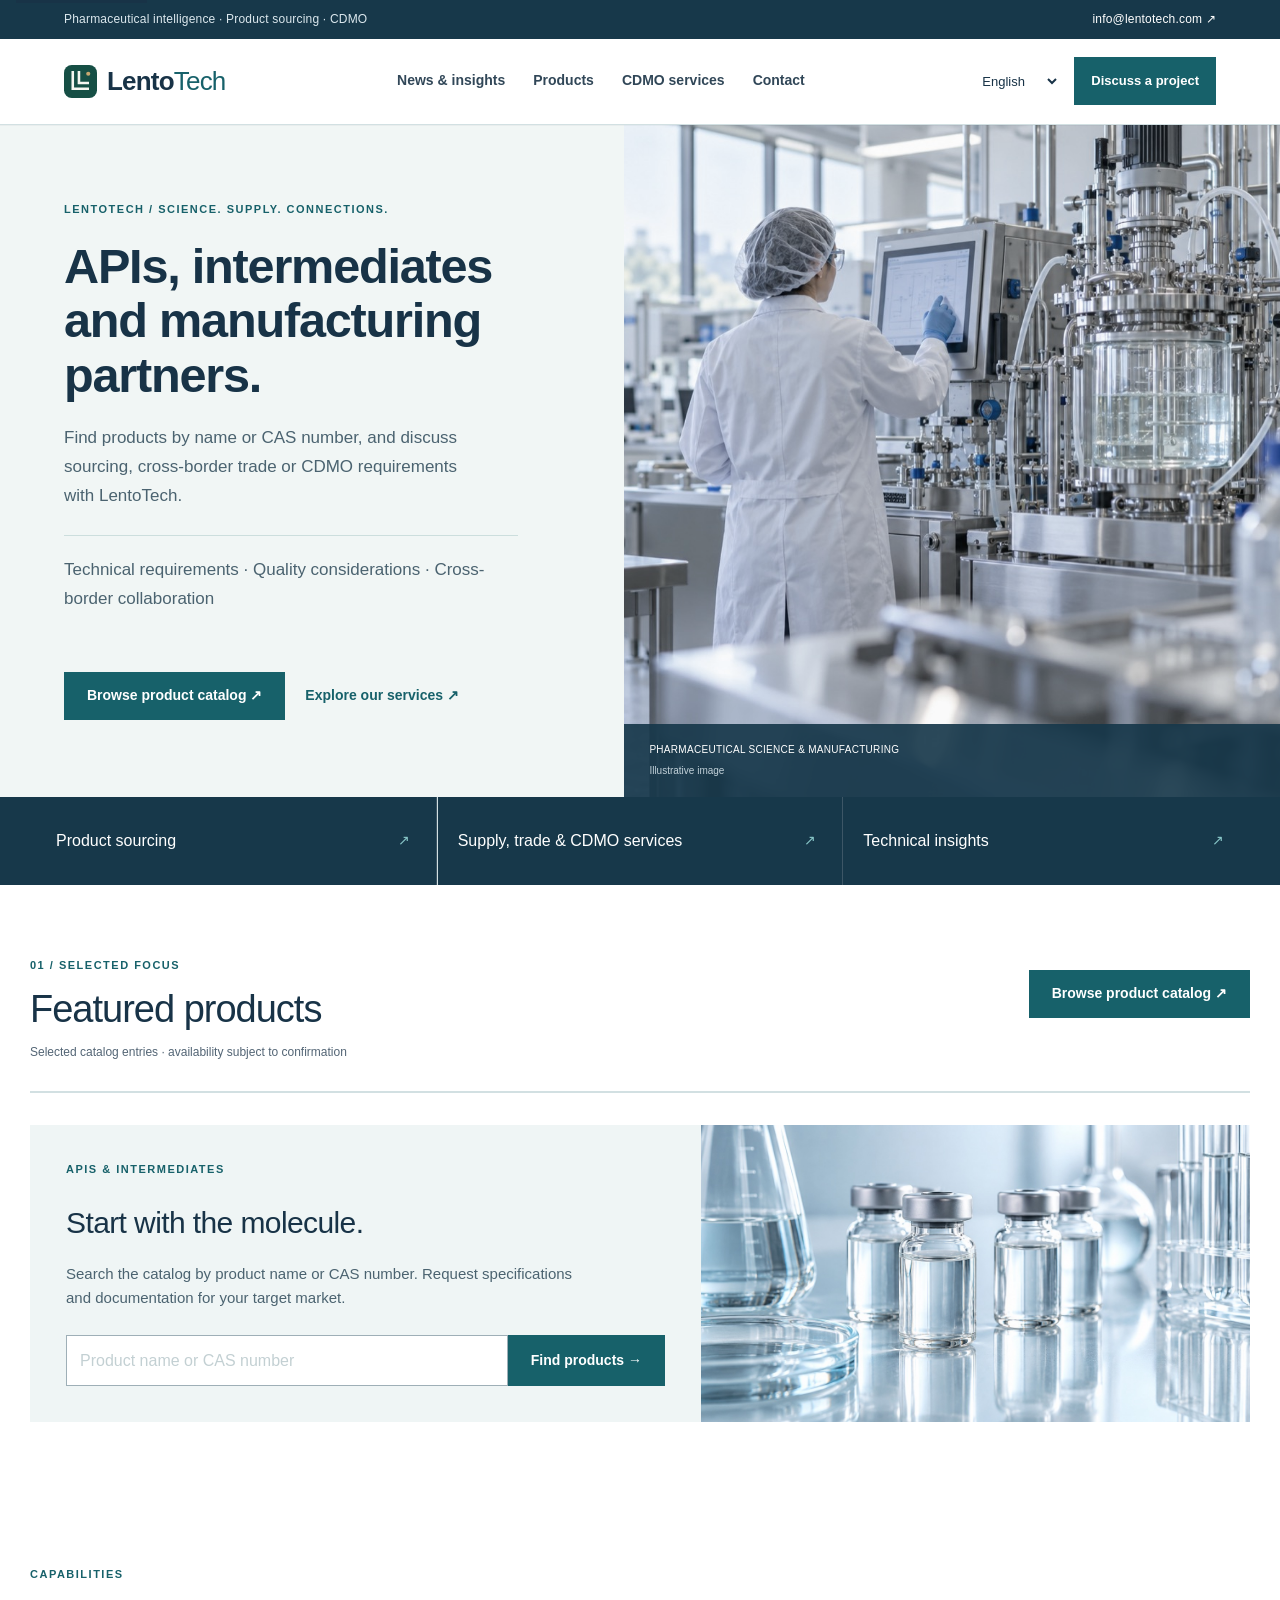
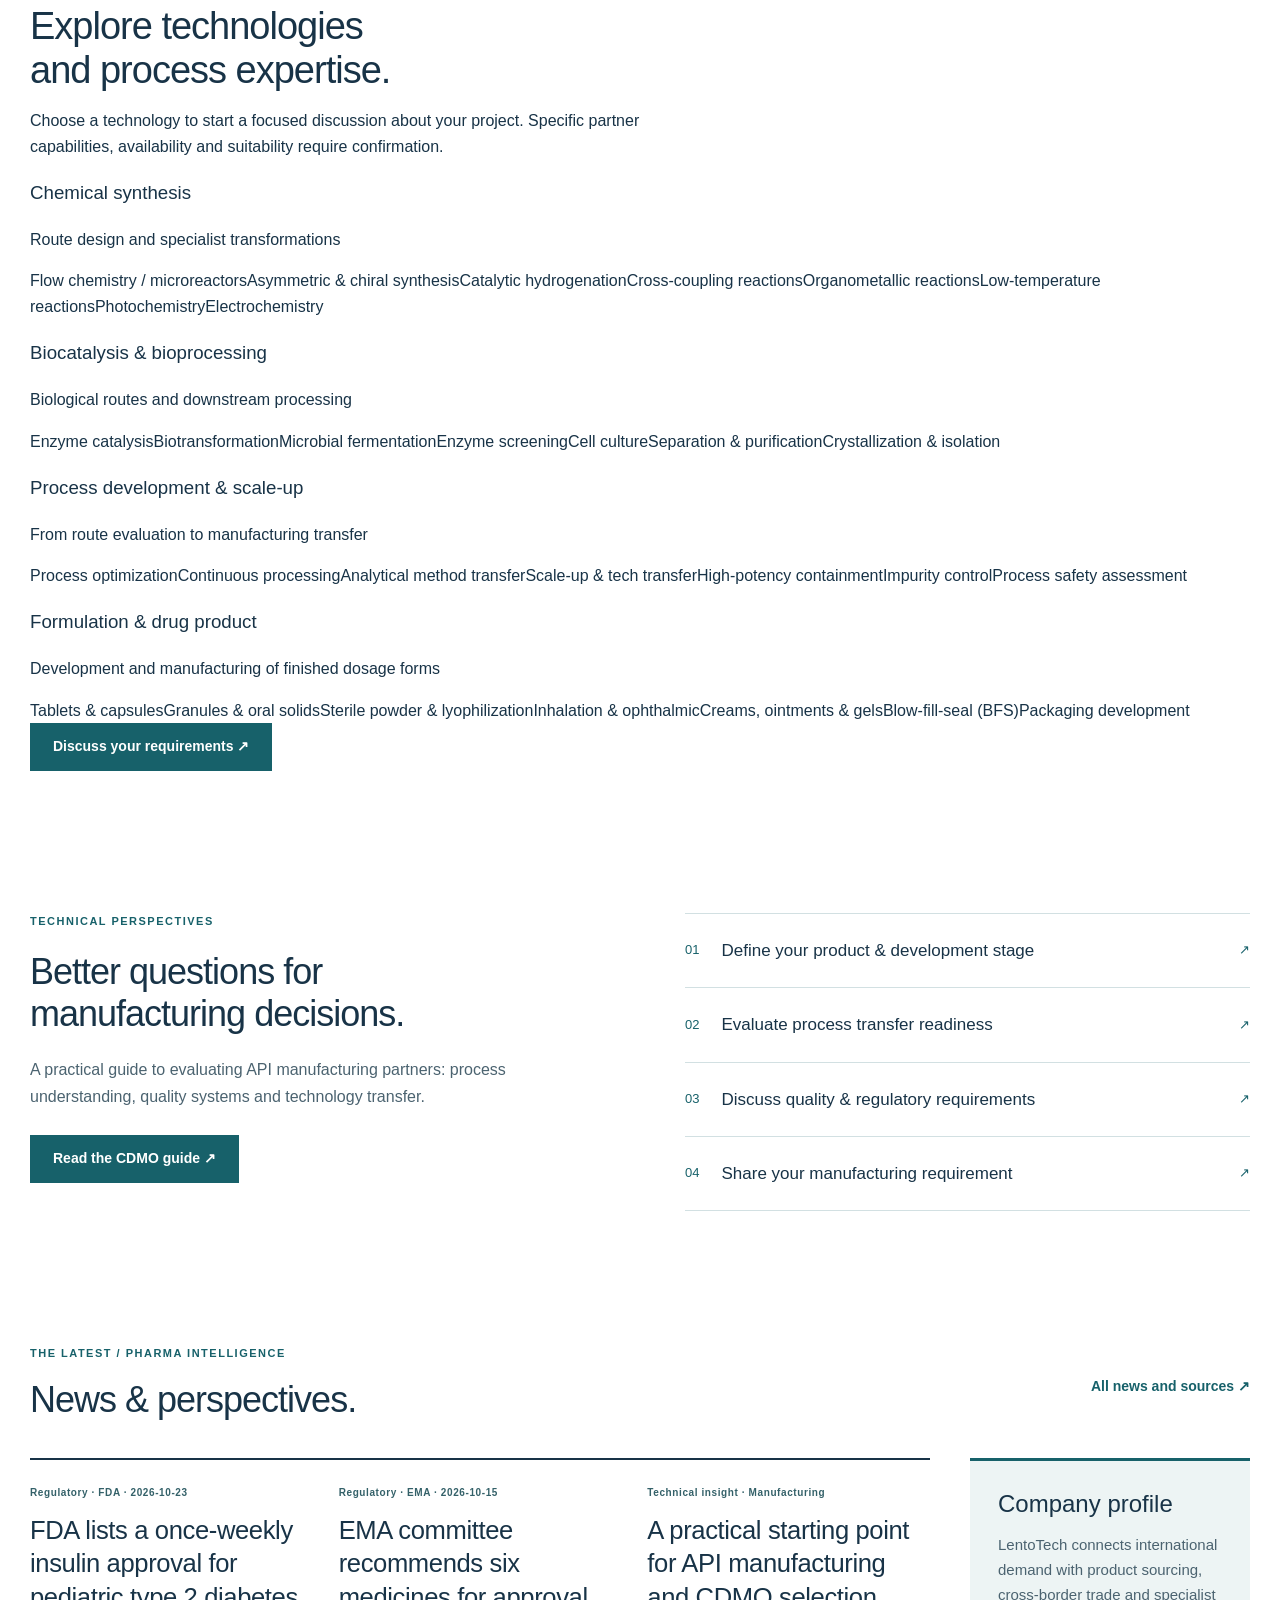
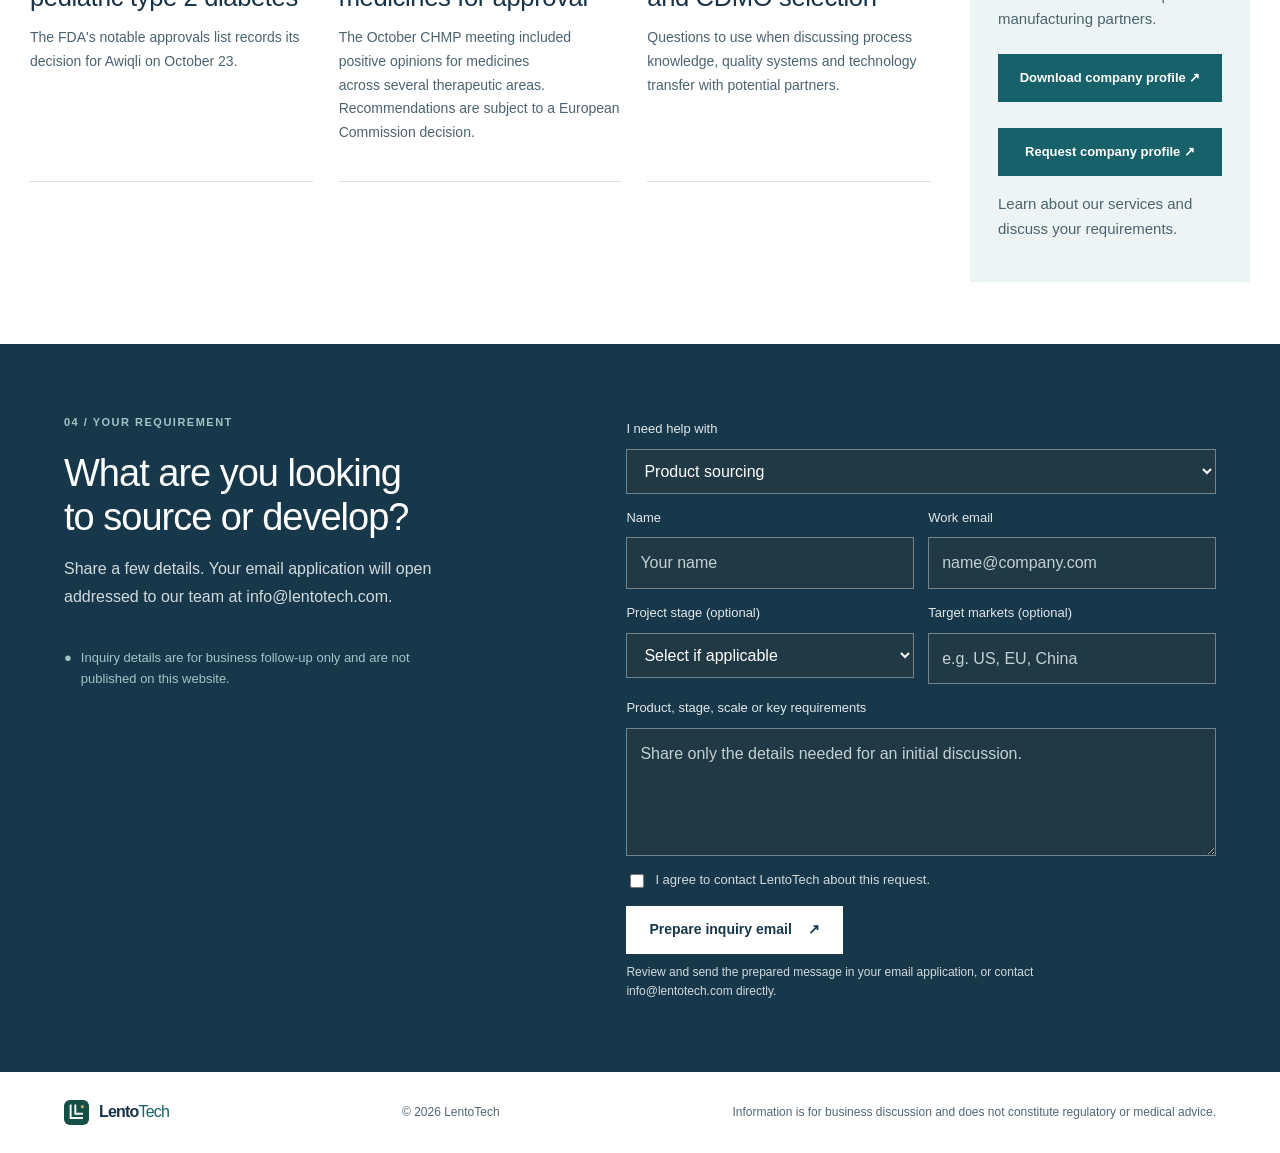
==== index.html @ 0e93b9a7 "Expand capability showcase and refresh featured products" ====
<!doctype html>
<html lang="en">
<head>
  <meta charset="utf-8">
  <meta name="viewport" content="width=device-width, initial-scale=1">
  <meta name="description" content="Explore API and intermediate sourcing, finished dosage form (FDF) services, HPAPI project discussions and CDMO partner matching.">
  <meta name="theme-color" content="#f5f7f4">
  <meta property="og:type" content="website">
  <meta property="og:title" content="LentoTech | Pharma News, Products & CDMO">
  <meta property="og:description" content="Connect global pharmaceutical demand with selected products and specialist manufacturing capabilities.">
  <meta property="og:url" content="https://www.lentotech.com/">
  <meta property="og:image" content="https://www.lentotech.com/lab-illustrative.jpg">
  <meta property="og:image:alt" content="Illustrative pharmaceutical laboratory">
  <meta name="twitter:card" content="summary_large_image">
  <title>API &amp; Intermediate Sourcing, FDF and CDMO Services | LentoTech</title>
  <link rel="canonical" href="https://www.lentotech.com/">
  <link rel="stylesheet" href="styles.css"><link rel="stylesheet" href="design.css">
  <script defer src="app.js"></script>
  <script defer src="content.js"></script>
  <script defer src="inquiry.js"></script>
  <script type="application/ld+json">{"@context":"https://schema.org","@type":"Organization","name":"LentoTech","url":"https://www.lentotech.com/","email":"info@lentotech.com","description":"Pharmaceutical intelligence, product sourcing and CDMO opportunity matching."}</script>
<link rel="icon" type="image/svg+xml" href="favicon.svg"></head>
<body><div class="utility-bar"><span>Pharmaceutical intelligence · Product sourcing · CDMO</span><a href="mailto:info@lentotech.com">info@lentotech.com ↗</a></div>
  <a class="skip-link" href="#main" data-i18n="skipToContent">Skip to content</a>
  <header class="site-header">
    <a class="brand" href="index.html" aria-label="LentoTech home"><span class="brand-mark">L</span><span>Lento<span class="brand-light">Tech</span></span></a>
    <nav aria-label="Primary navigation" data-i18n-aria="navPrimaryLabel"><a href="news.html" data-i18n="newsNav">News &amp; insights</a><a href="products.html" data-i18n="navProducts">Products</a><a href="services.html" data-i18n="navCapabilities">CDMO services</a><a href="contact.html">Contact</a></nav>
    <div class="header-actions"><label class="sr-only" for="language" data-i18n="languageLabel">Choose language</label><select id="language"><option value="en">English</option><option value="zh">简体中文</option><option value="ja">日本語</option><option value="es">Español</option><option value="pt">Português</option></select><a class="button button-small" href="#inquiry" data-i18n="navInquiry">Discuss a project</a></div>
  </header>
  <main id="main">
    <section class="editorial-hero" id="top">
      <div class="editorial-intro"><p class="eyebrow" data-i18n="editorialEyebrow">LENTOTECH / SCIENCE. SUPPLY. CONNECTIONS.</p><h1 data-i18n="editorialTitle">APIs, intermediates and manufacturing partners.</h1><p data-i18n="editorialLead">Find products by name or CAS number, and discuss sourcing, cross-border trade or CDMO requirements with LentoTech.</p><p class="hero-trust">Technical requirements · Quality considerations · Cross-border collaboration</p><div class="hero-actions"><a class="button" href="products.html" data-i18n="browseCatalog">Browse product catalog ↗</a><a class="text-link" href="services.html">Explore our services ↗</a></div></div>
      <figure class="editorial-image"><img src="lab-illustrative.jpg" alt="Illustrative pharmaceutical laboratory" width="1400" height="933" fetchpriority="high" decoding="async"><figcaption>PHARMACEUTICAL SCIENCE &amp; MANUFACTURING <span>Illustrative image</span></figcaption></figure>
    </section>

    <section class="audience-paths" aria-label="Explore LentoTech">
      <a href="#products"><span>01</span><strong data-i18n="typeProduct">Product sourcing</strong><b>↗</b></a>
      <a href="services.html"><span>02</span><strong>Supply, trade &amp; CDMO services</strong><b>↗</b></a>
      <a href="cdmo-guide.html"><span>03</span><strong data-i18n="insightsNav">Technical insights</strong><b>↗</b></a>
    </section>
    
    
    
        <section class="section products" id="products"><div class="section-heading"><div><p class="eyebrow">01 / <span data-i18n="productsEyebrow">SELECTED FOCUS</span></p><h2>Featured products</h2></div><a class="button catalog-link" href="products.html" data-i18n="browseCatalog">Browse product catalog ↗</a><span class="small-note" data-i18n="productsNote">Selected catalog entries · availability subject to confirmation</span></div><div class="product-spotlight" data-featured-products></div><div class="catalog-banner"><div><p class="eyebrow">APIS &amp; INTERMEDIATES</p><h3>Start with the molecule.</h3><p>Search the catalog by product name or CAS number. Request specifications and documentation for your target market.</p><form class="product-quick-search" action="products.html" method="get"><label class="sr-only" for="catalog-query">Product name or CAS number</label><input id="catalog-query" type="search" name="q" placeholder="Product name or CAS number"><button class="button" type="submit">Find products →</button></form></div><img src="vials-illustrative.jpg" width="1400" height="700" alt="Illustrative pharmaceutical vials" loading="lazy" decoding="async"></div></section>
    <section class="capability-showcase section" id="capabilities"><div class="capability-showcase-head"><div><p class="eyebrow">CAPABILITIES</p><h2>Explore technologies and process expertise.</h2></div><p>Choose a technology to start a focused discussion about your project. Specific partner capabilities, availability and suitability require confirmation.</p></div><div class="capability-groups"><article class="capability-group"><div class="capability-group-heading"><h3>Chemical synthesis</h3><p>Route design and specialist transformations</p></div><div class="capability-chips"><a class="capability-chip" href="contact.html?topic=Chemical%20synthesis&amp;focus=Flow%20chemistry%20%2F%20microreactors">Flow chemistry / microreactors</a><a class="capability-chip" href="contact.html?topic=Chemical%20synthesis&amp;focus=Asymmetric%20%26%20chiral%20synthesis">Asymmetric &amp; chiral synthesis</a><a class="capability-chip" href="contact.html?topic=Chemical%20synthesis&amp;focus=Catalytic%20hydrogenation">Catalytic hydrogenation</a><a class="capability-chip" href="contact.html?topic=Chemical%20synthesis&amp;focus=Cross-coupling%20reactions">Cross-coupling reactions</a><a class="capability-chip" href="contact.html?topic=Chemical%20synthesis&amp;focus=Organometallic%20reactions">Organometallic reactions</a><a class="capability-chip" href="contact.html?topic=Chemical%20synthesis&amp;focus=Low-temperature%20reactions">Low-temperature reactions</a><a class="capability-chip" href="contact.html?topic=Chemical%20synthesis&amp;focus=Photochemistry">Photochemistry</a><a class="capability-chip" href="contact.html?topic=Chemical%20synthesis&amp;focus=Electrochemistry">Electrochemistry</a></div></article><article class="capability-group"><div class="capability-group-heading"><h3>Biocatalysis &amp; bioprocessing</h3><p>Biological routes and downstream processing</p></div><div class="capability-chips"><a class="capability-chip" href="contact.html?topic=Bioprocessing&amp;focus=Enzyme%20catalysis">Enzyme catalysis</a><a class="capability-chip" href="contact.html?topic=Bioprocessing&amp;focus=Biotransformation">Biotransformation</a><a class="capability-chip" href="contact.html?topic=Bioprocessing&amp;focus=Microbial%20fermentation">Microbial fermentation</a><a class="capability-chip" href="contact.html?topic=Bioprocessing&amp;focus=Enzyme%20screening">Enzyme screening</a><a class="capability-chip" href="contact.html?topic=Bioprocessing&amp;focus=Cell%20culture">Cell culture</a><a class="capability-chip" href="contact.html?topic=Bioprocessing&amp;focus=Separation%20%26%20purification">Separation &amp; purification</a><a class="capability-chip" href="contact.html?topic=Bioprocessing&amp;focus=Crystallization%20%26%20isolation">Crystallization &amp; isolation</a></div></article><article class="capability-group"><div class="capability-group-heading"><h3>Process development &amp; scale-up</h3><p>From route evaluation to manufacturing transfer</p></div><div class="capability-chips"><a class="capability-chip" href="contact.html?topic=Scale-up&amp;focus=Process%20optimization">Process optimization</a><a class="capability-chip" href="contact.html?topic=Scale-up&amp;focus=Continuous%20processing">Continuous processing</a><a class="capability-chip" href="contact.html?topic=Scale-up&amp;focus=Analytical%20method%20transfer">Analytical method transfer</a><a class="capability-chip" href="contact.html?topic=Scale-up&amp;focus=Scale-up%20%26%20tech%20transfer">Scale-up &amp; tech transfer</a><a class="capability-chip" href="contact.html?topic=Scale-up&amp;focus=High-potency%20containment">High-potency containment</a><a class="capability-chip" href="contact.html?topic=Scale-up&amp;focus=Impurity%20control">Impurity control</a><a class="capability-chip" href="contact.html?topic=Scale-up&amp;focus=Process%20safety%20assessment">Process safety assessment</a></div></article><article class="capability-group"><div class="capability-group-heading"><h3>Formulation &amp; drug product</h3><p>Development and manufacturing of finished dosage forms</p></div><div class="capability-chips"><a class="capability-chip" href="contact.html?topic=Formulation&amp;focus=Tablets%20%26%20capsules">Tablets &amp; capsules</a><a class="capability-chip" href="contact.html?topic=Formulation&amp;focus=Granules%20%26%20oral%20solids">Granules &amp; oral solids</a><a class="capability-chip" href="contact.html?topic=Formulation&amp;focus=Sterile%20powder%20%26%20lyophilization">Sterile powder &amp; lyophilization</a><a class="capability-chip" href="contact.html?topic=Formulation&amp;focus=Inhalation%20%26%20ophthalmic">Inhalation &amp; ophthalmic</a><a class="capability-chip" href="contact.html?topic=Formulation&amp;focus=Creams%2C%20ointments%20%26%20gels">Creams, ointments &amp; gels</a><a class="capability-chip" href="contact.html?topic=Formulation&amp;focus=Blow-fill-seal%20%28BFS%29">Blow-fill-seal (BFS)</a><a class="capability-chip" href="contact.html?topic=Formulation&amp;focus=Packaging%20development">Packaging development</a></div></article></div><a class="button" href="contact.html">Discuss your requirements ↗</a></section>
    <div data-capability-modules></div>
    <section class="technical-feature"><div><p class="eyebrow">TECHNICAL PERSPECTIVES</p><h2>Better questions for manufacturing decisions.</h2><p>A practical guide to evaluating API manufacturing partners: process understanding, quality systems and technology transfer.</p><a class="button" href="cdmo-guide.html">Read the CDMO guide ↗</a></div><div class="guide-topics"><a href="cdmo-guide.html">01 <span>Define your product &amp; development stage</span>↗</a><a href="cdmo-guide.html">02 <span>Evaluate process transfer readiness</span>↗</a><a href="cdmo-guide.html">03 <span>Discuss quality &amp; regulatory requirements</span>↗</a><a href="#inquiry">04 <span>Share your manufacturing requirement</span>↗</a></div></section>
<section class="news-home" id="intelligence"><div class="news-heading"><div><p class="eyebrow" data-i18n="newsEyebrow">THE LATEST / PHARMA INTELLIGENCE</p><h2 data-i18n="newsHeading">News &amp; perspectives.</h2></div><a class="text-link" href="news.html" data-i18n="allNews">All news and sources ↗</a></div><div class="news-layout"><div class="news-list"></div><aside class="news-aside company-download"><h3>Company profile</h3><p data-managed-company>LentoTech connects international demand with product sourcing, cross-border trade and specialist manufacturing partners.</p><a class="button" data-managed-company-file hidden>Download company profile ↗</a><a class="button secondary-profile" data-company-profile-request href="contact.html?topic=Company%20profile">Request company profile ↗</a><p>Learn about our services and discuss your requirements.</p></aside></div></section>
    <section class="inquiry" id="inquiry"><div class="inquiry-copy"><p class="eyebrow">04 / <span data-i18n="inquiryEyebrow">YOUR REQUIREMENT</span></p><h2 data-i18n="inquiryTitle">What are you looking to source or develop?</h2><p data-i18n="inquiryText">Share a few details. Your email application will open addressed to our team at info@lentotech.com.</p><div class="private-note"><span>●</span><span data-i18n="privateNote">Inquiry details are for business follow-up only and are not published on this website.</span></div></div><form id="inquiry-form"><label for="inquiry-type" data-i18n="typeLabel">I need help with</label><select id="inquiry-type" name="type" required><option value="Product sourcing" data-i18n="typeProduct">Product sourcing</option><option value="CDMO project" data-i18n="typeCDMO">CDMO project</option><option value="Supplier search" data-i18n="typeSupplier">Supplier search</option><option value="Other" data-i18n="typeOther">Other</option></select><div class="form-row"><div><label for="name" data-i18n="nameLabel">Name</label><input id="name" name="name" required maxlength="120" autocomplete="name" placeholder="Your name" data-i18n-placeholder="namePlaceholder"></div><div><label for="email" data-i18n="emailLabel">Work email</label><input id="email" name="email" type="email" required maxlength="254" autocomplete="email" placeholder="name@company.com" data-i18n-placeholder="emailPlaceholder"></div></div><div class="form-row"><div><label for="project-stage">Project stage (optional)</label><select id="project-stage" name="stage"><option value="">Select if applicable</option><option>Preclinical</option><option>Clinical (Phase I–III)</option><option>Commercial</option><option>Other / not sure</option></select></div><div><label for="target-market">Target markets (optional)</label><input id="target-market" name="market" maxlength="120" placeholder="e.g. US, EU, China"></div></div><label for="requirement" data-i18n="detailsLabel">Product, stage, scale or key requirements</label><textarea id="requirement" name="requirement" rows="4" required maxlength="1200" placeholder="For example: scale, specifications, containment or timeline. Do not submit confidential material." data-i18n-placeholder="detailsPlaceholder"></textarea><label class="consent"><input type="checkbox" required><span data-i18n="consent">I agree to contact LentoTech about this request.</span></label><button class="button" type="submit"><span data-i18n="submitInquiry">Prepare inquiry email</span><span>↗</span></button><p class="form-note" id="form-note" role="status" data-i18n="formNote">Review and send the prepared message in your email application, or contact info@lentotech.com directly.</p></form></section>

  </main>
  <footer><a class="brand" href="#top"><span class="brand-mark">L</span><span>Lento<span class="brand-light">Tech</span></span></a><span>© <span id="year"></span> LentoTech</span><span data-i18n="footerNote">Information is for business discussion and does not constitute regulatory or medical advice.</span></footer>
</body>
</html>
---- styles.css ----
:root{--ink:#182b3a;--muted:#536575;--accent:#17636b;--accent-dark:#124d54;--accent-pale:#e5eff0;--paper:#fff;--soft:#f4f6f5;--line:#d7dfe1;--dark:#172c37;--white:#fff;--serif:Georgia,'Times New Roman',serif;--sans:Arial,Helvetica,sans-serif;--display:Arial,Helvetica,sans-serif}
*{box-sizing:border-box}html{scroll-behavior:smooth;scroll-padding-top:85px}body{margin:0;color:var(--ink);background:var(--paper);font-family:var(--sans);-webkit-font-smoothing:antialiased}a{color:inherit;text-decoration:none}button,input,select,textarea{font:inherit}.sr-only{position:absolute;width:1px;height:1px;padding:0;margin:-1px;overflow:hidden;clip:rect(0,0,0,0);white-space:nowrap;border:0}.skip-link{position:absolute;top:-48px;left:1rem;padding:.8rem;background:var(--ink);color:#fff;z-index:10}.skip-link:focus{top:1rem}
.site-header{min-height:78px;padding:0 max(5vw,calc((100vw - 1240px)/2));display:flex;align-items:center;justify-content:space-between;border-bottom:1px solid var(--line);background:#fff;position:sticky;top:0;z-index:5}.brand{display:inline-flex;align-items:center;gap:9px;font:700 20px var(--display);letter-spacing:-.7px;white-space:nowrap}.brand-mark{height:30px;width:30px;border-radius:2px;background:var(--accent);color:white;display:grid;place-items:center;font:700 18px var(--serif)}.brand-light{font-weight:400;color:var(--accent)}nav{display:flex;gap:clamp(16px,2.4vw,34px);margin:0 24px;font-size:13px;color:#314758}nav a:hover,.text-link:hover,.read-link:hover{color:var(--accent)}.header-actions{display:flex;align-items:center;gap:16px}#language{border:1px solid var(--line);background:#fff;color:var(--ink);font-size:12px;padding:10px;cursor:pointer}.button{display:inline-flex;align-items:center;justify-content:center;gap:16px;background:var(--accent);border:1px solid var(--accent);color:white;padding:14px 19px;font-weight:600;font-size:13px;transition:background .15s}.button:hover{background:var(--accent-dark)}.button-small{padding:11px 14px;font-size:12px}
.hero{max-width:1240px;margin:auto;padding:76px 30px 70px;min-height:530px;display:grid;grid-template-columns:1.05fr .95fr;gap:7vw;align-items:center}.eyebrow{font-size:10px;font-weight:700;letter-spacing:1.2px;color:var(--accent);margin:0 0 20px;text-transform:uppercase}.live-dot{width:6px;height:6px;display:inline-block;border-radius:50%;background:var(--accent);margin-right:7px}.hero h1{font:600 clamp(38px,4.5vw,60px)/1.1 var(--display);letter-spacing:-2.3px;max-width:650px;margin:0}.hero h1 em{font:500 1em/1.12 var(--serif);color:var(--accent);letter-spacing:-1.4px}.hero-lede{font-size:16px;line-height:1.7;color:var(--muted);max-width:520px;margin:22px 0 26px}.hero-actions{display:flex;gap:24px;align-items:center}.text-link,.read-link{font-size:12px;font-weight:600;color:var(--accent)}.trust-row{display:flex;gap:19px;margin-top:42px;color:#4a5e6c;font-size:10px;border-top:1px solid var(--line);padding-top:15px}.trust-row b{color:var(--ink);font-weight:600}.hero-visual{height:355px;width:100%;position:relative;margin:0;overflow:hidden;background:#edf1f0;color:#415765;font-size:12px;letter-spacing:.1px}.hero-visual:before{content:'';position:absolute;inset:18px;border:1px solid #c7d1d1;pointer-events:none}.hero-visual:after{content:'LENTOTECH';position:absolute;bottom:31px;left:32px;color:#7d8c91;font-size:9px;letter-spacing:1.5px;pointer-events:none}.media-placeholder{display:flex;flex-direction:column;align-items:center;justify-content:center;gap:10px;text-align:center}.media-icon{width:34px;height:34px;border:1px solid #82959a;display:grid;place-items:center;color:var(--accent);font-size:19px;z-index:1}.media-placeholder small{font-size:10px;z-index:1;color:#536575}.hero-visual>span:not(.media-icon),.hero-visual small{z-index:1}
.ticker{min-height:55px;background:var(--dark);color:white;padding:0 max(5vw,calc((100vw - 1240px)/2));display:flex;align-items:center;justify-content:space-between;gap:18px;font-size:12px;letter-spacing:.1px}.ticker span{font-size:9px;color:#c2d0d3;letter-spacing:1px}.ticker i{font-style:normal;color:#95b6b9}
.section{padding:82px 30px;max-width:1240px;margin:auto}.section-heading{display:flex;align-items:end;justify-content:space-between;gap:30px}.section h2,.inquiry h2{font:600 clamp(30px,3.4vw,43px)/1.16 var(--display);letter-spacing:-1.5px;margin:0;max-width:680px}.section-heading .eyebrow{margin-bottom:13px}.section-intro{max-width:650px;margin:16px 0 29px;color:var(--muted);line-height:1.7;font-size:14px}.insight-grid{display:grid;grid-template-columns:1.25fr 1fr 1fr;gap:26px}.insight-card{border-top:1px solid var(--line);padding-top:15px;min-width:0}.insight-card .media-placeholder{display:none}.article-meta{display:flex;gap:8px;font-size:9px;color:#536575;letter-spacing:.65px;margin:3px 0 12px}.article-meta span:first-child{color:var(--accent);font-weight:700}.insight-card h3{font:600 19px/1.35 var(--display);letter-spacing:-.25px;margin:0 0 8px}.feature-card h3{font-size:22px}.insight-card p,.product-grid p,.capability-list p{font-size:13px;line-height:1.65;color:var(--muted);margin:0 0 12px}.read-link{display:inline-block;margin:3px 0 2px}
.capabilities{max-width:none;background:var(--soft);display:grid;grid-template-columns:minmax(240px,.75fr) minmax(480px,1.25fr);gap:8vw;padding:80px max(30px,calc((100vw - 1180px)/2))}.capability-intro .eyebrow{margin-bottom:15px}.capability-intro h2{max-width:430px}.capability-intro>p:not(.eyebrow){max-width:390px;color:#536575;font-size:14px;line-height:1.7;margin:18px 0}.capability-list article{display:grid;grid-template-columns:36px 1fr 18px;gap:14px;padding:18px 0;border-top:1px solid #d3dddf}.capability-list article:last-child{border-bottom:1px solid #d3dddf}.capability-list article>span{font-size:10px;color:var(--accent);padding-top:3px}.capability-list h3{margin:0 0 5px;font:600 16px/1.35 var(--display)}.capability-list p{margin:0;max-width:580px}.capability-list article>b{font-size:14px;color:var(--accent);font-weight:400}.products{background:#fff}.small-note{font-size:11px;color:#536575}.product-grid{display:grid;grid-template-columns:repeat(3,1fr);gap:0;margin-top:35px;border-top:1px solid var(--line);border-bottom:1px solid var(--line)}.product-grid article{padding:20px 26px 23px 0;position:relative}.product-grid article+article{padding-left:26px;border-left:1px solid var(--line)}.product-index{font-size:10px;color:#536575;letter-spacing:.7px}.product-symbol{font:italic 38px var(--serif);color:var(--accent);margin:18px 0 8px;height:44px}.product-grid h3{font:600 17px/1.35 var(--display);margin:0 0 8px}.product-grid p{min-height:43px}.product-grid a{font-size:11px;color:var(--accent);font-weight:700}
.inquiry{background:var(--dark);color:white;padding:76px max(30px,calc((100vw - 1180px)/2));display:grid;grid-template-columns:.9fr 1.1fr;gap:8vw}.inquiry .eyebrow{color:#9fc5c7}.inquiry h2{font-size:38px}.inquiry-copy>p:not(.eyebrow){color:#d0dadd;line-height:1.7;font-size:14px;max-width:440px;margin:16px 0}.private-note{margin-top:38px;display:flex;align-items:flex-start;gap:9px;color:#d0dadd;font-size:11px;line-height:1.6;max-width:360px}.private-note span{color:#9fc5c7}form{display:flex;flex-direction:column;gap:9px}form label{font-size:11px;color:#e0e7e9;margin-top:5px}form input,form select,form textarea{width:100%;border:1px solid #73838a;background:#213944;color:white;padding:12px 13px;border-radius:0;font-size:13px;outline:none}form input:focus,form select:focus,form textarea:focus{border-color:#b6d7d8}form input::placeholder,form textarea::placeholder{color:#c3d0d3}form select option{background:#213944}.form-row{display:grid;grid-template-columns:1fr 1fr;gap:14px}.form-row>div{display:flex;flex-direction:column;gap:9px}.consent{display:flex;align-items:center;gap:8px!important;color:#d0dadd!important}.consent input{width:14px;height:14px;accent-color:var(--accent)}form .button{align-self:flex-start;margin-top:6px;background:#fff;border-color:#fff;color:var(--dark)}form .button:hover{background:#e6eff0}.form-note{font-size:10px;line-height:1.6;color:#d0dadd;max-width:440px;margin:0}.about-strip{display:flex;align-items:center;gap:22px;padding:28px max(30px,calc((100vw - 1180px)/2));background:var(--accent-pale)}.about-strip p{flex:1;max-width:680px;color:#314e59;font-size:13px;line-height:1.65}.about-strip>a{font-size:12px;color:var(--accent-dark);font-weight:600}footer{display:flex;align-items:center;justify-content:space-between;gap:18px;padding:24px max(30px,calc((100vw - 1180px)/2));color:#536575;font-size:10px}footer .brand{color:var(--ink);font-size:16px}footer .brand-mark{height:25px;width:25px;font-size:14px}footer .brand-light{color:var(--accent)}
@media(max-width:900px){.site-header{padding:0 4vw}.hero{padding:58px 5vw;gap:4vw}.hero-visual{height:310px}.section{padding:68px 5vw}.inquiry{padding:65px 5vw;gap:5vw}.capabilities{gap:5vw;padding:68px 5vw}.ticker{padding:0 4vw}.trust-row{gap:12px}.section h2{font-size:36px}}
@media(max-width:680px){.site-header{min-height:66px;padding:0 5vw}.site-header nav{display:none}.header-actions{gap:8px}.button-small{padding:9px 10px;font-size:10px}.brand{font-size:17px}.brand-mark{height:27px;width:27px}.hero{grid-template-columns:1fr;padding:48px 5vw 42px;gap:30px;min-height:0}.hero h1{font-size:42px;letter-spacing:-1.8px}.hero h1 em{letter-spacing:-1px}.hero-lede{font-size:14px}.hero-visual{height:235px}.trust-row{margin-top:28px;flex-wrap:wrap;font-size:9px}.ticker{height:auto;min-height:50px;gap:14px;overflow:auto;justify-content:flex-start;white-space:nowrap}.ticker span{display:none}.ticker b{font-size:11px}.section{padding:58px 5vw}.section-heading{align-items:flex-start;flex-direction:column;gap:14px}.section h2,.inquiry h2{font-size:33px;letter-spacing:-1px}.section-intro{margin:13px 0 24px;font-size:13px}.insight-grid{grid-template-columns:1fr;gap:20px}.insight-card{padding-top:13px}.insight-card h3,.feature-card h3{font-size:18px}.capabilities{grid-template-columns:1fr;gap:28px;padding:58px 5vw}.capability-list article{grid-template-columns:30px 1fr 16px;gap:9px;padding:15px 0}.capability-list h3{font-size:15px}.product-grid{grid-template-columns:1fr;margin-top:25px}.product-grid article,.product-grid article+article{padding:17px 0 19px;border-left:0}.product-grid article+article{border-top:1px solid var(--line)}.product-symbol{margin:10px 0 4px}.product-grid p{min-height:0}.inquiry{grid-template-columns:1fr;gap:25px;padding:58px 5vw}.inquiry h2{font-size:34px}.private-note{margin-top:23px}.form-row{grid-template-columns:1fr;gap:7px}.about-strip{padding:24px 5vw;align-items:flex-start;flex-wrap:wrap;gap:12px}.about-strip p{flex-basis:100%;order:2;margin:0}.about-strip>a{order:3;margin-left:39px}footer{padding:20px 5vw;flex-wrap:wrap;gap:12px}footer>span:last-child{flex-basis:100%;line-height:1.6}}
@media(prefers-reduced-motion:reduce){html{scroll-behavior:auto}*,*:before,*:after{transition:none!important}}

.audience-paths{max-width:1180px;margin:0 auto;padding:0 30px;display:grid;grid-template-columns:repeat(3,1fr);border-bottom:1px solid var(--line)}
.audience-paths a{min-height:72px;display:flex;align-items:center;gap:14px;border-top:1px solid var(--line);padding:12px 20px 12px 0}
.audience-paths a+a{border-left:1px solid var(--line);padding-left:20px}
.audience-paths span{font-size:10px;color:var(--accent);font-weight:700}
.audience-paths strong{font-size:14px;font-weight:600;flex:1}
.audience-paths b{color:var(--accent);font-size:14px;font-weight:400}
.audience-paths a:hover strong{color:var(--accent)}
@media(max-width:680px){.audience-paths{padding:0 5vw;grid-template-columns:1fr}.audience-paths a{min-height:52px;padding:10px 0}.audience-paths a+a{border-left:0;padding-left:0}.audience-paths strong{font-size:13px}}

.hero-visual img{display:block;width:100%;height:100%;object-fit:cover}.hero-visual:before,.hero-visual:after{display:none}.hero-visual figcaption{position:absolute;bottom:10px;right:10px;background:rgba(20,38,47,.82);color:#fff;padding:5px 8px;font-size:10px;line-height:1.3}

.section-photo{position:relative;margin:28px 0 0;height:250px;overflow:hidden;background:#edf1f0}.section-photo img{width:100%;height:100%;display:block;object-fit:cover}.section-photo figcaption{position:absolute;right:10px;bottom:10px;background:rgba(20,38,47,.82);color:#fff;padding:5px 8px;font-size:10px}.capability-photo{height:190px}

/* Editorial layout: readable information first, with clear product and service pathways. */
:root{--ink:#152d3a;--muted:#425b68;--accent:#14646b;--accent-dark:#0d454b;--line:#cfdbde;--soft:#edf3f3;--dark:#102c38}
.site-header{min-height:72px;box-shadow:0 1px 0 rgba(16,44,56,.04)}
nav{font-size:14px;font-weight:600}nav a{padding:12px 0}nav a:hover{box-shadow:inset 0 -2px var(--accent)}
.hero{min-height:0;max-width:1300px;padding:64px 30px 58px;grid-template-columns:1fr 1.05fr;gap:5vw}.hero h1{font-size:clamp(36px,3.6vw,52px);line-height:1.12;letter-spacing:-1.4px}.hero h1 em{font-family:var(--display);font-style:normal;font-weight:600;letter-spacing:inherit}.hero-lede{font-size:17px;line-height:1.65}.hero-visual{height:390px}.hero-visual img{object-position:center}.trust-row{font-size:11px;margin-top:32px}.button{min-height:45px}.text-link,.read-link,.product-grid a{font-size:13px}
.audience-paths{max-width:1240px;margin:0 auto;padding:0 30px;display:grid;grid-template-columns:repeat(3,1fr);border-bottom:1px solid var(--line)}.audience-paths a{display:flex;align-items:center;gap:14px;min-height:74px;padding:15px 20px;border-right:1px solid var(--line);font-size:14px}.audience-paths a:first-child{border-left:1px solid var(--line)}.audience-paths a span{font-size:11px;color:var(--accent)}.audience-paths a b{margin-left:auto;color:var(--accent)}.audience-paths a:hover{background:var(--soft)}
.section{max-width:1300px;padding:78px 30px}.section h2,.inquiry h2{font-size:clamp(29px,2.9vw,39px);letter-spacing:-.8px}.section-intro,.capability-intro>p:not(.eyebrow){font-size:16px;line-height:1.65}.section-photo{height:265px}.product-grid{margin-top:24px}.product-grid article{padding:25px 28px 28px 0}.product-grid article+article{padding-left:28px}.product-grid h3,.capability-list h3{font-size:18px}.product-grid p,.capability-list p,.insight-card p{font-size:15px;line-height:1.65}.product-symbol{font-size:30px;height:34px;margin:14px 0}.capabilities{max-width:none;padding:78px max(30px,calc((100vw - 1240px)/2));gap:7vw}.capability-list article{padding:22px 0}.capability-photo{height:210px}.insight-card h3{font-size:19px}.article-meta,.eyebrow{font-size:11px}.small-note{font-size:12px;line-height:1.5}.inquiry{padding:75px max(30px,calc((100vw - 1240px)/2))}.inquiry-copy>p:not(.eyebrow){font-size:16px}form label,.private-note{font-size:13px}form input,form select,form textarea{font-size:15px}.form-note{font-size:12px}.about-strip p{font-size:14px}footer{font-size:12px}
a:focus-visible,button:focus-visible,select:focus-visible,input:focus-visible,textarea:focus-visible{outline:3px solid #d6942c;outline-offset:3px}
@media(max-width:900px){.site-header{padding:0 4vw}.hero{padding:50px 5vw;gap:4vw}.hero-visual{height:320px}.section{padding:65px 5vw}.capabilities{padding:65px 5vw}.audience-paths{padding:0 5vw}}
@media(max-width:680px){.site-header{position:relative;flex-wrap:wrap;gap:10px;padding:14px 5vw}.site-header nav{display:flex;order:3;width:100%;margin:0;gap:22px;overflow-x:auto;white-space:nowrap;font-size:13px}.site-header nav a{padding:7px 0}.header-actions{margin-left:auto}.hero{grid-template-columns:1fr;padding:38px 5vw 42px;gap:24px}.hero h1{font-size:clamp(34px,9vw,44px);letter-spacing:-1px}.hero-lede{font-size:16px}.hero-visual{height:250px}.trust-row{font-size:11px}.audience-paths{grid-template-columns:1fr;padding:0 5vw}.audience-paths a,.audience-paths a:first-child{min-height:54px;border:0;border-bottom:1px solid var(--line);padding:12px 3px}.section{padding:58px 5vw}.section-photo{height:210px}.product-grid{grid-template-columns:1fr}.product-grid article,.product-grid article+article{padding:20px 0;border-left:0}.capabilities{grid-template-columns:1fr;padding:58px 5vw}.capability-photo{height:200px}.inquiry{grid-template-columns:1fr;padding:58px 5vw}.form-row{grid-template-columns:1fr}.insight-grid{grid-template-columns:1fr}}

/* Product and service pathways */
.product-grid{gap:18px;border:0}.product-grid article,.product-grid article+article{padding:24px;border:1px solid var(--line);background:#f8faf9}.product-grid article{display:flex;flex-direction:column}.product-grid article a{margin-top:auto;display:inline-flex;align-items:center;min-height:44px}.product-grid p{min-height:0}.hero-actions{flex-wrap:wrap}.header-actions{min-width:0}#language{min-height:44px}.button-small{min-height:44px}.section-photo img{object-position:center}.hero-visual img{object-position:center}
@media(max-width:680px){.product-grid{gap:12px}.product-grid article,.product-grid article+article{padding:20px;border:1px solid var(--line)}.site-header nav{scrollbar-width:thin}.header-actions{flex-wrap:wrap;justify-content:flex-end}.site-header nav a{min-height:44px;display:inline-flex;align-items:center}.ticker{white-space:normal;flex-wrap:wrap;padding:14px 5vw;gap:10px}.ticker i{display:none}.hero-actions .text-link{min-height:44px;display:inline-flex;align-items:center}}
@media(max-width:360px){.site-header .header-actions{width:100%;justify-content:space-between}.hero h1{font-size:32px}.section h2,.inquiry h2{font-size:29px}}
/* Product catalog */
.catalog-header{min-height:72px;padding:12px max(5vw,calc((100vw - 1240px)/2));display:flex;align-items:center;justify-content:space-between;gap:20px;border-bottom:1px solid var(--line);background:#fff}.catalog-main{max-width:1300px;padding:68px 30px 90px;margin:auto}.catalog-main h1{font-size:clamp(34px,4vw,50px);line-height:1.1;letter-spacing:-1.2px;max-width:800px;margin:0}.catalog-intro{font-size:17px;line-height:1.65;max-width:760px;color:var(--muted)}.catalog-notice{font-size:14px;line-height:1.6;color:var(--muted);background:var(--soft);padding:15px 18px;border-left:3px solid var(--accent)}.catalog-controls{display:grid;grid-template-columns:minmax(0,2fr) minmax(180px,1fr);gap:16px;margin-top:30px}.catalog-controls label{font-size:14px;font-weight:600;display:grid;gap:8px}.catalog-controls input,.catalog-controls select{width:100%;min-height:48px;padding:10px 12px;border:1px solid #9bacb1;background:#fff;color:var(--ink)}#product-count{font-size:14px;color:var(--muted);margin:22px 0}.catalog-grid{display:grid;grid-template-columns:repeat(3,minmax(0,1fr));gap:16px}.catalog-card{border:1px solid var(--line);padding:22px;display:flex;flex-direction:column;min-width:0;background:#fff;overflow-wrap:anywhere}.catalog-card[hidden]{display:none}.card-head{display:flex;justify-content:space-between;gap:12px}.kind{color:var(--accent);font-size:12px;font-weight:700;letter-spacing:.05em;text-transform:uppercase}.anchor{color:var(--muted);font-size:14px}.catalog-card h2{font-size:19px;line-height:1.35;margin:14px 0 8px}.other-name{font-size:14px;color:var(--muted);margin:0 0 12px}.cas{font-size:14px;margin:0 0 16px}.cas strong{display:block;font-size:11px;letter-spacing:.08em;color:var(--muted);margin-bottom:4px}.catalog-card details{border-top:1px solid var(--line);font-size:14px;line-height:1.6}.catalog-card summary{padding:14px 0;cursor:pointer;color:var(--accent);font-weight:600}.catalog-card details a,#no-results a{color:var(--accent);text-decoration:underline}.inquire{border-top:1px solid var(--line);padding:16px 0 0;margin-top:auto;min-height:46px;font-size:14px;color:var(--accent);font-weight:700;display:flex;justify-content:space-between}.catalog-link{white-space:nowrap}.catalog-header nav{margin-left:auto}#no-results{padding:24px;background:var(--soft)}
@media(max-width:900px){.catalog-grid{grid-template-columns:repeat(2,minmax(0,1fr))}.catalog-main{padding:54px 5vw 70px}}
@media(max-width:680px){.catalog-header{flex-wrap:wrap;padding:14px 5vw}.catalog-header nav{order:3;width:100%;margin:0;gap:18px;overflow:auto;white-space:nowrap}.catalog-header nav a{min-height:44px;display:flex;align-items:center}.catalog-controls,.catalog-grid{grid-template-columns:1fr}.catalog-card{padding:20px}.catalog-main h1{font-size:34px}.catalog-intro{font-size:16px}.catalog-link{white-space:normal}}
/* Editorial home and technical content */
.editorial-hero{max-width:1300px;margin:auto;padding:68px 30px;display:grid;grid-template-columns:1.12fr .88fr;gap:7vw;align-items:center}.editorial-intro h1,.editorial-page h1{font-size:clamp(38px,4vw,57px);line-height:1.08;letter-spacing:-1.7px;margin:0;max-width:800px}.editorial-intro>p:not(.eyebrow){font-size:17px;line-height:1.65;max-width:600px;color:var(--muted);margin:22px 0 28px}.hero-brief{padding:35px;background:#e8f2f1;border-top:4px solid var(--accent)}.hero-brief h2{font-size:clamp(23px,2.4vw,32px);line-height:1.25;margin:0 0 16px}.hero-brief p:not(.eyebrow){color:var(--muted);font-size:15px;line-height:1.65}.hero-meta,.story-meta{font-size:11px;color:#346169;letter-spacing:.08em;font-weight:700;line-height:1.5}.hero-meta{border-top:1px solid #bdcecf;padding-top:17px;margin-top:24px}.news-home{max-width:1300px;margin:auto;padding:78px 30px}.news-heading{display:flex;justify-content:space-between;align-items:end;gap:24px;margin-bottom:28px}.news-heading h2{font-size:clamp(30px,3vw,40px);margin:0;letter-spacing:-1px}.news-layout,.article-layout{display:grid;grid-template-columns:minmax(0,2fr) minmax(250px,.8fr);gap:50px;align-items:start}.news-list article{padding:23px 0;border-top:1px solid var(--line)}.news-list article:last-child{border-bottom:1px solid var(--line)}.news-list h3,.news-list h2{font-size:22px;line-height:1.3;letter-spacing:-.3px;margin:9px 0}.news-list p,.news-aside p:not(.eyebrow){font-size:15px;line-height:1.65;color:var(--muted);margin:0 0 12px}.story-link{font-size:14px;font-weight:700;color:var(--accent);display:inline-block;padding:6px 0}.news-list h3 a:hover,.news-list h2 a:hover{color:var(--accent)}.news-aside{background:var(--soft);padding:28px;border-top:3px solid var(--accent)}.news-aside h2,.news-aside h3{font-size:23px;line-height:1.3;margin:0 0 14px}.news-aside .button{margin:10px 0 16px}.news-aside .text-link{display:block;line-height:1.5}.editorial-page{max-width:1300px;margin:auto;padding:70px 30px 90px}.page-lead{font-size:18px;line-height:1.7;max-width:760px;color:var(--muted);margin:22px 0 35px}.article-body h2{font-size:24px;margin:36px 0 12px;line-height:1.3}.article-body p,.article-body li{font-size:16px;line-height:1.75;color:#344d59}.article-body a{color:var(--accent);text-decoration:underline}.article-note{border-left:3px solid var(--accent);padding:14px 18px;background:var(--soft)}
@media(max-width:900px){.editorial-hero,.news-home,.editorial-page{padding-left:5vw;padding-right:5vw}.news-layout,.article-layout{gap:28px}.editorial-hero{gap:4vw}}
@media(max-width:680px){.editorial-hero{grid-template-columns:1fr;padding:44px 5vw 35px;gap:25px}.editorial-intro h1,.editorial-page h1{font-size:36px;letter-spacing:-1px}.hero-brief{padding:24px}.news-home,.editorial-page{padding:55px 5vw}.news-heading{align-items:flex-start;flex-direction:column}.news-layout,.article-layout{grid-template-columns:1fr;gap:28px}.news-list h2,.news-list h3{font-size:20px}.news-aside{padding:24px}.site-header nav{gap:18px}.page-lead{font-size:16px}}
.product-spotlight{display:grid;grid-template-columns:repeat(3,minmax(0,1fr));gap:12px;margin-top:26px}.product-spotlight a{display:flex;flex-direction:column;gap:8px;padding:18px;border:1px solid var(--line);min-width:0;overflow-wrap:anywhere}.product-spotlight a:hover{background:var(--soft)}.product-spotlight strong{font-size:16px}.product-spotlight span{font-size:13px;color:var(--muted)}.catalog-card h2 a:hover{color:var(--accent)}@media(max-width:680px){.product-spotlight{grid-template-columns:1fr}}
---- design.css ----
/* LentoTech editorial system: shared across static pages, no dependencies. */
:root{--ink:#132c40;--muted:#536573;--accent:#006c72;--accent-dark:#004f55;--soft:#f1f5f5;--line:#dbe3e6;--dark:#102e42}

body{font-family:Arial,Helvetica,sans-serif;font-size:16px;line-height:1.5}
html{scroll-behavior:auto}
img{max-width:100%}
a,button,input,select,textarea{touch-action:manipulation}
a:hover{text-decoration:none}
h1,h2,h3{font-weight:500}
p{text-wrap:pretty}
.utility-bar{background:var(--dark);color:#dce8ee;display:flex;justify-content:space-between;gap:20px;padding:10px max(5vw,calc((100vw - 1280px)/2));font-size:12px;letter-spacing:.2px}
.utility-bar a{color:white}
.site-header,.catalog-header{position:relative;min-height:94px;padding:18px max(5vw,calc((100vw - 1280px)/2));gap:28px;border-bottom:1px solid var(--line)}
.brand{font-size:26px;letter-spacing:-.8px;gap:10px}
.brand-mark{width:33px;height:37px;background:var(--accent);font-family:Arial,sans-serif;font-size:24px;border-radius:0}
.site-header nav,.catalog-header nav{font-size:15px;gap:28px;margin:0 auto}
.site-header nav a,.catalog-header nav a{padding:12px 0;white-space:nowrap;border-bottom:2px solid transparent}
.site-header nav a:hover,.catalog-header nav a:hover,nav a[aria-current]{border-color:var(--accent);color:var(--accent)}
.header-actions{gap:14px}
.button{min-height:48px;padding:13px 22px;font-size:14px;line-height:1.4;font-weight:600;border-radius:0;box-shadow:none}
.button-small{font-size:13px;padding:12px 16px}
#language{font-size:13px;border:0;padding:10px 2px;max-width:100px}
.text-link{font-size:14px;line-height:1.5;display:inline-flex;align-items:center;min-height:44px}
.eyebrow{font-size:11px;letter-spacing:1.5px;line-height:1.6;margin-bottom:20px}
.editorial-hero{max-width:1440px;padding:0;margin:0 auto;grid-template-columns:1fr 1fr;gap:0;align-items:stretch;background:#f0f4f4}
.editorial-intro{padding:58px clamp(28px,5vw,80px) 64px}
.editorial-intro h1{font-size:clamp(36px,3.7vw,54px);line-height:1.09;font-weight:500;letter-spacing:-1.9px;max-width:580px}
.editorial-intro>p:not(.eyebrow){font-size:17px;line-height:1.7;margin:24px 0 30px}
.hero-actions{gap:20px}
.editorial-image{margin:0;position:relative;min-height:420px;overflow:hidden;background:#dbe8ea}
.editorial-image img{width:100%;height:100%;position:absolute;object-fit:cover;object-position:57% center}
.editorial-image figcaption{position:absolute;bottom:0;left:0;right:0;padding:18px 25px;background:#102e42e8;color:#fff;font-size:10px;letter-spacing:1.4px}
.editorial-image figcaption span{display:block;color:#c2d1d9;letter-spacing:0;margin-top:5px}
.news-home{max-width:1340px;padding:64px 30px 62px}
.news-heading{margin-bottom:30px;align-items:center}
.news-heading .eyebrow{margin-bottom:8px}
.news-heading h2{font-weight:500;font-size:36px;letter-spacing:-1px}
.news-home .news-layout{grid-template-columns:minmax(0,1fr) 280px;gap:40px}
.news-home .news-list{display:grid;grid-template-columns:repeat(3,minmax(0,1fr));gap:26px;border-top:2px solid var(--ink)}
.news-home .news-list article{border:0;border-bottom:1px solid var(--line);padding:24px 0;display:flex;flex-direction:column}
.news-home .news-list article+article{padding-left:0}
.news-home .news-list h3{font-size:21px;line-height:1.35;font-weight:500;margin:15px 0}
.news-home .news-list p{font-size:14px;line-height:1.7}
.news-home .story-link{margin-top:auto}
.story-meta{font-size:10px;line-height:1.8;letter-spacing:.6px}
.news-aside{border-top:3px solid var(--accent);padding:28px;background:#edf4f4}
.news-aside h3,.news-aside h2{font-weight:500;font-size:24px;line-height:1.25}
.news-aside .eyebrow{font-size:10px}
.news-aside .button{width:100%;font-size:13px;padding:12px}
.news-aside .text-link{font-size:13px}
.audience-paths{max-width:none;padding:0 max(5vw,calc((100vw - 1280px)/2));background:var(--dark);border:0;color:#fff;grid-template-columns:repeat(3,minmax(0,1fr))}
.audience-paths a,.audience-paths a:first-child{border:0;border-right:1px solid #3d5666;padding:22px 26px;min-height:88px}
.audience-paths a:last-child{border:0}
.audience-paths a:hover{background:#214557}
.audience-paths a span,.audience-paths a b{color:#88c6c8}
.audience-paths strong{font-size:16px;font-weight:400}
.section{max-width:1340px;padding:72px 30px}
.section h2,.inquiry h2{font-weight:500;letter-spacing:-1px;font-size:38px}
.section-heading{align-items:center;flex-wrap:wrap;gap:16px}
.section-heading .small-note{width:100%;margin-top:-4px}
.product-spotlight{gap:0;margin-top:30px;border-top:1px solid var(--line);border-bottom:1px solid var(--line)}
.product-spotlight a{padding:24px;border:0;border-right:1px solid var(--line)}
.product-spotlight a:first-child{padding-left:0}
.product-spotlight a:last-child{border:0}
.product-spotlight strong{font-size:20px;font-weight:500}
.product-spotlight span{font-size:14px}
.catalog-banner{display:grid;grid-template-columns:1.1fr .9fr;background:var(--soft);margin-top:32px}
.catalog-banner>div{padding:36px}
.catalog-banner h3{font-size:30px;margin:0 0 12px;letter-spacing:-.6px}
.catalog-banner p:not(.eyebrow){color:var(--muted);font-size:15px;max-width:530px}
.catalog-banner>img{width:100%;height:100%;max-height:330px;object-fit:cover}
.product-quick-search{display:flex;flex-direction:row;gap:0;margin-top:25px}
.product-quick-search input{min-width:0;background:#fff;color:var(--ink);border:1px solid #9eafb7;font-size:16px}
.product-quick-search .button{background:var(--accent);color:white;border-color:var(--accent);margin:0;white-space:nowrap;align-self:stretch}
.capabilities{max-width:none;background:#f4f7f8;padding:70px max(5vw,calc((100vw - 1280px)/2));grid-template-columns:1fr 1.2fr;gap:70px}
.capability-intro h2{max-width:480px}
.capability-photo{height:240px;margin-top:26px}
.capability-list h3{font-size:21px;font-weight:500}
.capability-list article{padding:24px 0}
.capability-list p{font-size:15px;line-height:1.7}
.technical-feature{max-width:1340px;margin:auto;padding:70px 30px;display:grid;grid-template-columns:1fr 1fr;gap:90px}
.technical-feature h2{font-size:36px;line-height:1.18;letter-spacing:-1px;margin:0 0 20px}
.technical-feature p:not(.eyebrow){color:var(--muted);font-size:16px;line-height:1.7;margin-bottom:25px}
.guide-topics{align-self:center}
.guide-topics a{display:flex;gap:22px;align-items:center;border-top:1px solid var(--line);padding:23px 0;color:var(--accent);font-size:13px}
.guide-topics a:last-child{border-bottom:1px solid var(--line)}
.guide-topics span{font-size:17px;color:var(--ink);flex:1}
.inquiry{padding:70px max(5vw,calc((100vw - 1280px)/2));gap:80px}
.inquiry input,.inquiry select,.inquiry textarea{font-size:16px}
.about-strip{background:#edf3f3}
.about-strip,.site-header,footer{overflow-wrap:anywhere}
footer{padding:28px 5vw;line-height:1.6}
.editorial-page,.catalog-main{max-width:1340px;padding:65px 30px 85px}
.editorial-page h1,.catalog-main h1{font-weight:500;font-size:clamp(34px,4vw,54px);line-height:1.12}
.newsroom>.eyebrow{margin-bottom:15px}
.newsroom>.page-lead{margin:20px 0 35px;max-width:740px}
.news-section-label{display:flex;justify-content:space-between;gap:20px;border-top:2px solid var(--ink);padding:18px 0;font-size:12px;letter-spacing:.6px}
.news-section-label a{color:var(--accent)}
.newsroom .news-list article{padding:28px 0}
.newsroom .news-list h2{font-size:28px;font-weight:500;line-height:1.3;max-width:800px}
.newsroom .news-list p{max-width:750px;font-size:16px}
.article-body{max-width:820px}
.article-body h2{font-weight:500;font-size:27px}
.article-body p{line-height:1.85}
.catalog-notice{background:none;border-left:0;padding:0;font-size:13px;max-width:850px}
.catalog-controls{padding:26px;background:var(--soft);border-top:2px solid var(--accent)}
.catalog-controls input,.catalog-controls select{font-size:16px}
.catalog-grid{gap:22px}
.catalog-card{padding:26px;border-color:var(--line)}
.catalog-card h2{font-size:22px;font-weight:500}
.catalog-card .cas{background:var(--soft);padding:12px 14px}
.catalog-card summary{min-height:48px}
.catalog-card:hover{border-color:#91adb5}
.catalog-card .inquire{margin-top:auto}
.catalog-header nav{display:flex}
.catalog-header nav a{font-size:15px}

@media(min-width:1600px){.editorial-hero{max-width:none;padding:0 calc((100vw - 1440px)/2)}
}

@media(max-width:1100px){.site-header,.catalog-header{flex-wrap:wrap;gap:12px;padding:18px 5vw}
.site-header nav,.catalog-header nav{order:3;width:100%;justify-content:space-between;gap:15px;border-top:1px solid var(--line);padding-top:6px}
.header-actions,.catalog-header>.button{margin-left:auto}
.editorial-intro{padding:45px 5vw}
.news-home .news-layout{grid-template-columns:1fr}
.news-home .news-aside{display:none}
.capabilities{gap:40px}
.technical-feature{gap:40px}
}

@media(max-width:760px){.utility-bar{padding:9px 5vw;font-size:10px}
.utility-bar>span{max-width:210px}
.utility-bar a{align-self:center}
.editorial-hero{grid-template-columns:1fr}
.editorial-intro{padding:38px 5vw}
.editorial-intro h1{font-size:42px;max-width:560px}
.editorial-image{min-height:240px;height:240px}
.editorial-image img{object-position:center 45%}
.news-home,.section,.editorial-page,.catalog-main,.technical-feature{padding:45px 5vw}
.news-home .news-list{grid-template-columns:1fr;gap:0}
.news-home .news-list article{padding:22px 0}
.news-home .news-list h3{font-size:23px;margin:10px 0}
.news-home .news-list p{font-size:16px}
.news-heading{align-items:start;gap:8px}
.news-heading h2{font-size:32px}
.news-heading .text-link{min-height:36px}
.audience-paths{grid-template-columns:1fr;padding:0 5vw}
.audience-paths a,.audience-paths a:first-child{border:0;border-bottom:1px solid #3d5666;min-height:64px;padding:16px 0}
.product-spotlight{grid-template-columns:1fr}
.product-spotlight a,.product-spotlight a:first-child{padding:20px 0;border:0;border-bottom:1px solid var(--line)}
.catalog-banner{grid-template-columns:1fr}
.catalog-banner>div{padding:25px}
.catalog-banner>img{height:180px}
.capabilities,.technical-feature,.inquiry{grid-template-columns:1fr;gap:30px}
.capabilities,.inquiry{padding:45px 5vw}
.section h2,.inquiry h2,.technical-feature h2{font-size:33px}
.news-layout,.article-layout{grid-template-columns:1fr}
.news-section-label{flex-wrap:wrap;gap:8px}
.newsroom .news-list h2{font-size:24px}
.catalog-grid{grid-template-columns:1fr}
.catalog-controls{padding:20px;grid-template-columns:1fr}
.form-row{grid-template-columns:1fr}
.about-strip{flex-wrap:wrap}
.about-strip p{min-width:75%}
footer{flex-wrap:wrap;gap:18px}
footer>span:last-child{width:100%}
.site-header nav,.catalog-header nav{display:flex;flex-wrap:wrap;overflow:visible;gap:0;justify-content:space-between}
.site-header nav a,.catalog-header nav a{font-size:13px;min-height:44px}
.header-actions .button-small{display:none}
.brand{font-size:24px}
.catalog-header>.button{font-size:12px;padding:10px}
.editorial-page h1{overflow-wrap:anywhere}
}

@media(max-width:380px){.utility-bar>span{max-width:160px}
.utility-bar a{font-size:9px}
.editorial-intro h1{font-size:36px}
.product-quick-search{flex-direction:column;gap:8px}
.header-actions{width:auto!important}
.site-header nav,.catalog-header nav{display:grid;grid-template-columns:1fr 1fr}
.catalog-banner>div{padding:20px}
}

@media(prefers-reduced-motion:reduce){*{transition:none!important;scroll-behavior:auto!important}
}

.brand-mark{background:transparent url('favicon.svg') center/contain no-repeat!important;font-size:0!important;border:0!important}

.editorial-intro .hero-trust{font-size:13px;line-height:1.6;color:#315f60;margin-top:20px}.catalog-controls label[hidden]{display:none}
/* Restrained clinical palette and readable system typography. */
:root{--ink:#183044;--muted:#526675;--accent:#236b70;--accent-dark:#17565b;--soft:#f1f5f5;--line:#dbe5e7;--dark:#17364a}
body{font-family:system-ui,-apple-system,BlinkMacSystemFont,"Segoe UI","Noto Sans",sans-serif;background:#fff}
.editorial-hero{background:#edf3f3}.editorial-image img{filter:saturate(.76) contrast(.98)}
.capability-photo{display:none}
.managed-modules{padding:72px 5%;background:#f3f7f7;color:var(--ink)}.managed-inner{max-width:1280px;margin:auto}.managed-eyebrow{font-size:11px;letter-spacing:.14em;color:var(--accent);font-weight:700}.managed-modules h2{font-size:clamp(30px,3vw,42px);font-weight:500}.managed-list{border-top:1px solid var(--line)}.managed-list article{display:grid;grid-template-columns:minmax(0,1fr);gap:22px;padding:26px 0;border-bottom:1px solid var(--line)}.managed-list article:has(img){grid-template-columns:180px 1fr}.managed-list img{width:180px;height:120px;object-fit:cover}.managed-list h3{font-size:21px;margin:0 0 8px}.managed-list p{max-width:760px;color:var(--muted);line-height:1.7}.managed-list a{color:var(--accent);font-weight:600}@media(max-width:600px){.managed-modules{padding:48px 5%}.managed-list article:has(img){grid-template-columns:1fr}.managed-list img{width:100%;height:180px}}
/* A quieter scientific editorial layout: information first, illustrations remain identified. */
:root{--ink:#183347;--muted:#4b6370;--accent:#17616a;--accent-dark:#104a52;--soft:#eff5f5;--line:#d2e0e2;--dark:#17384a}
body{font-family:"Avenir Next",Avenir,"Segoe UI",sans-serif;line-height:1.6}
h1,h2,h3{text-wrap:balance}p{max-width:78ch}
.site-header,.catalog-header{min-height:82px}.site-header nav,.catalog-header nav{font-size:14px}
.editorial-hero{max-width:1440px;background:#eff5f4;grid-template-columns:1.08fr .92fr;align-items:center}
.editorial-intro{padding:clamp(48px,6vw,88px) clamp(28px,6vw,88px)}
.editorial-intro h1{font-weight:600;max-width:12.5em;font-size:clamp(38px,4vw,56px);line-height:1.12;letter-spacing:-.035em}
.editorial-intro>p:not(.eyebrow){max-width:48ch}.editorial-intro .hero-trust{font-size:13px}
.editorial-image{height:100%;min-height:470px}.editorial-image figcaption{background:#17384ae8;letter-spacing:.03em;text-transform:none}
.audience-paths{max-width:1340px;padding:0 30px;gap:0}.audience-paths a{min-height:82px}.audience-paths a span,.capability-list article>span,.capability-list article>b{display:none}.capability-list article{grid-template-columns:1fr;gap:0}
.section,.news-home,.editorial-page,.catalog-main{max-width:1340px}.product-spotlight a{min-width:0}.product-spotlight strong{overflow-wrap:anywhere}
.catalog-controls{border:0;border-radius:4px;background:#edf4f4}.catalog-grid{display:block;border-top:1px solid var(--line)}
.catalog-card{display:grid;grid-template-columns:minmax(150px,.75fr) minmax(210px,2fr) minmax(130px,1fr) minmax(140px,.8fr);align-items:start;gap:8px 20px;border:0;border-bottom:1px solid var(--line);padding:22px 4px;background:transparent}
.catalog-card .kind{grid-column:1;grid-row:1;font-size:12px}.catalog-card h2{grid-column:2;grid-row:1;margin:0;font-size:19px;overflow-wrap:anywhere}.catalog-card .other-name{grid-column:2;margin:0}.catalog-card .cas{grid-column:3;grid-row:1;background:transparent;padding:0;margin:0;font-variant-numeric:tabular-nums}.catalog-card .inquire{grid-column:4;grid-row:1;border:0;padding:0;min-height:44px}.catalog-card img{max-width:100%;height:auto}.catalog-card p:not(.other-name):not(.cas){grid-column:2/4;margin:0;color:var(--muted)}.catalog-card[hidden]{display:none}
input:focus-visible,select:focus-visible,textarea:focus-visible,button:focus-visible,a:focus-visible{outline:3px solid #c07d20;outline-offset:3px}
@media(max-width:900px){.catalog-card{grid-template-columns:1fr 1.5fr 1fr}.catalog-card .inquire{grid-column:2;grid-row:auto}.catalog-card .cas{grid-column:3}}
@media(max-width:760px){.editorial-hero{grid-template-columns:1fr}.editorial-image{min-height:260px;height:260px}.editorial-intro{padding:42px 5%}.editorial-intro h1{font-size:clamp(34px,8vw,44px)}.audience-paths{padding:0 5%}.catalog-card{grid-template-columns:1fr 1fr;gap:8px 15px}.catalog-card .kind{grid-column:1;grid-row:1}.catalog-card h2{grid-column:1/-1;grid-row:2}.catalog-card .other-name{grid-column:1/-1}.catalog-card .cas{grid-column:1;grid-row:auto}.catalog-card .inquire{grid-column:1/-1}.catalog-card p:not(.other-name):not(.cas){grid-column:1/-1}}
/* Home: direct routes into the catalog and services. */
.editorial-hero{max-width:1440px;grid-template-columns:minmax(0,1fr) minmax(0,1.05fr);align-items:stretch;background:#f1f6f5}
.editorial-intro{display:flex;flex-direction:column;justify-content:center;padding:clamp(52px,6vw,88px) clamp(28px,5vw,72px)}
.editorial-intro h1{max-width:12.8em;font-size:clamp(38px,3.8vw,54px);line-height:1.12;letter-spacing:-.025em}
.editorial-intro>p:not(.eyebrow):not(.hero-trust){max-width:46ch;margin:22px 0 0}
.editorial-intro .hero-trust{margin:26px 0 0;padding-top:20px;border-top:1px solid #ccdedd;font-size:13px;line-height:1.7;color:#365e60}
.editorial-intro .hero-actions{margin-top:28px}.editorial-image{min-height:500px}.editorial-image img{object-position:55% center}
.audience-paths a{transition:background-color .18s ease,color .18s ease}.button{transition:background-color .18s ease,border-color .18s ease}.text-link{text-underline-offset:4px}.text-link:hover{text-decoration:underline}
@media(max-width:760px){.editorial-hero{grid-template-columns:1fr}.editorial-intro{padding:42px 5%}.editorial-intro h1{font-size:clamp(34px,8vw,44px)}.editorial-image{min-height:250px;height:250px}.editorial-intro .hero-actions{gap:12px 20px}}
@media(prefers-reduced-motion:reduce){.audience-paths a,.button{transition:none}}
/* Quiet reading rhythm shared by the homepage and the news archive. */
.news-home .news-list h3,.newsroom .news-list h3{font-size:clamp(21px,2vw,27px);font-weight:500;line-height:1.3;letter-spacing:-.015em;margin:12px 0}
.newsroom .news-list article{border-bottom:1px solid var(--line);padding:30px 0}
.newsroom .news-list p{max-width:68ch;line-height:1.7}
.news-list .story-link{display:inline-block;margin-top:10px}
@media(max-width:650px){.newsroom .news-list h3{font-size:22px}.newsroom .news-list article{padding:24px 0}}
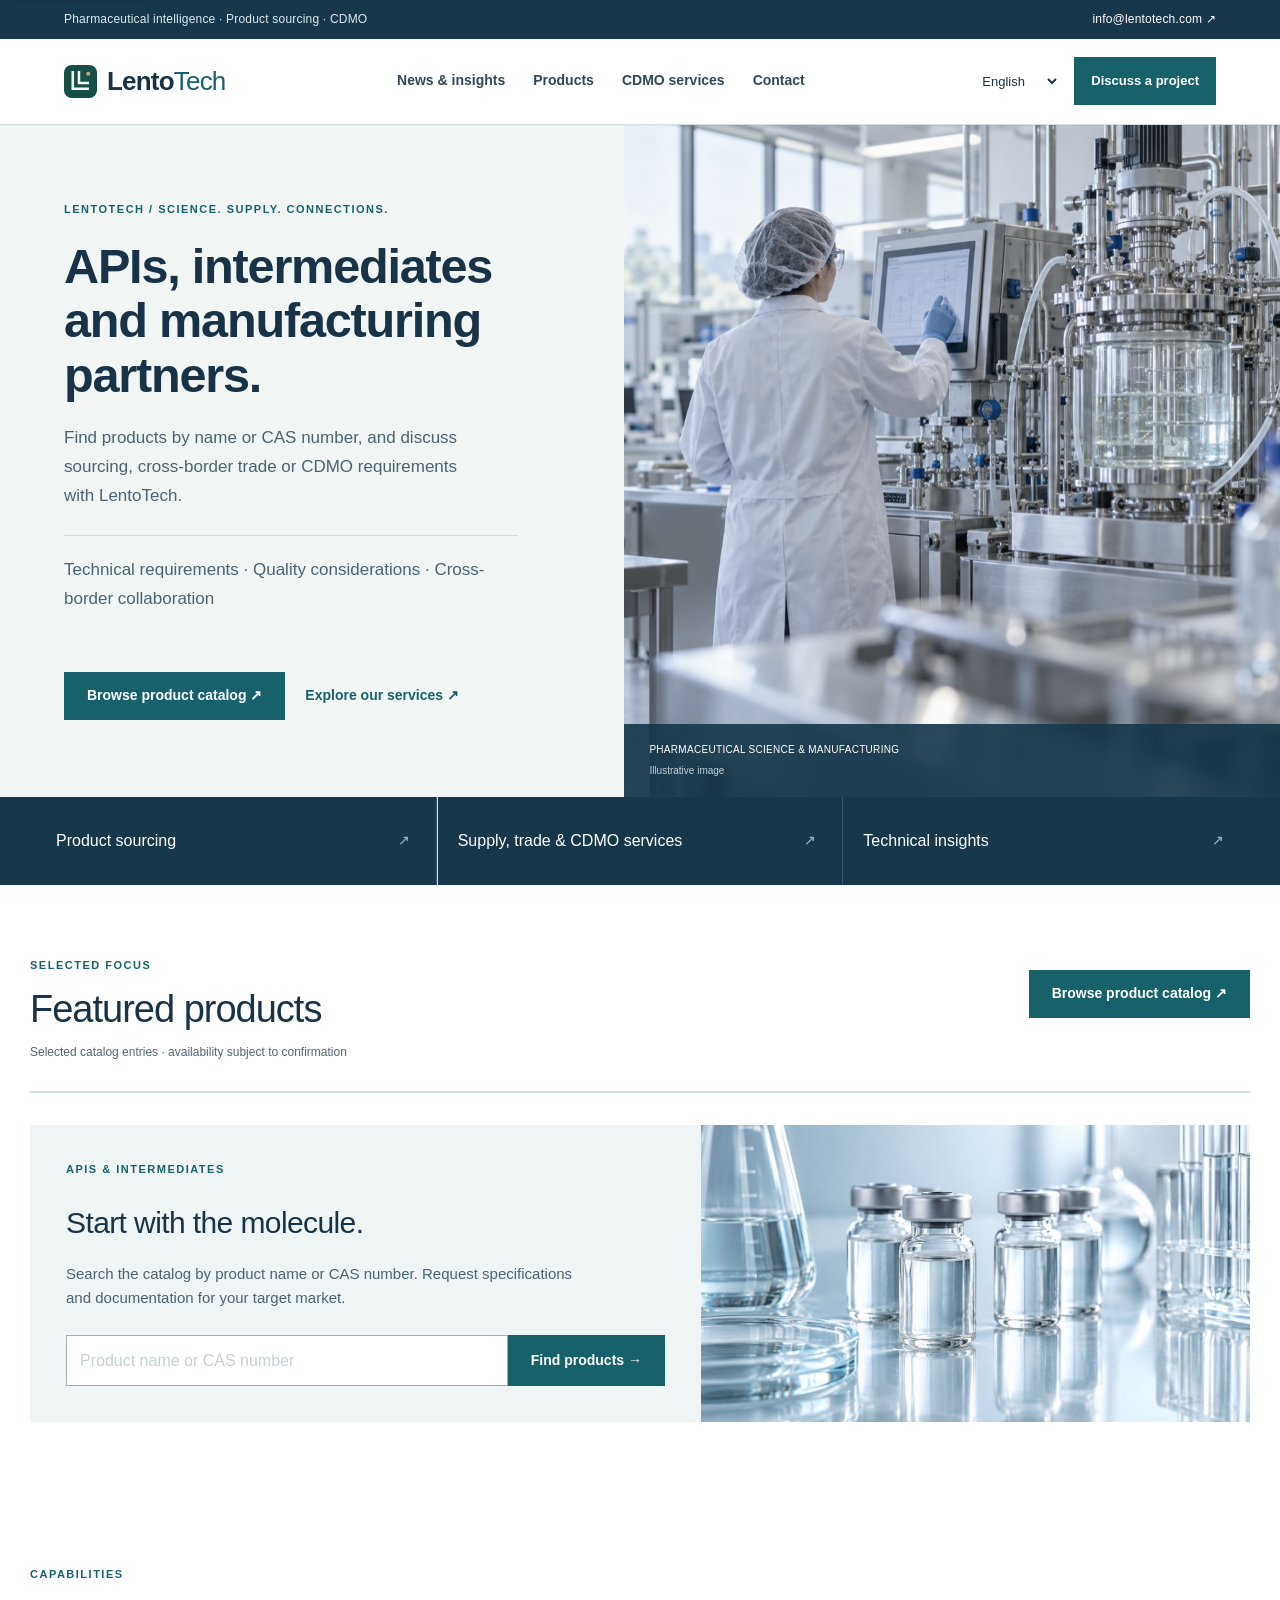
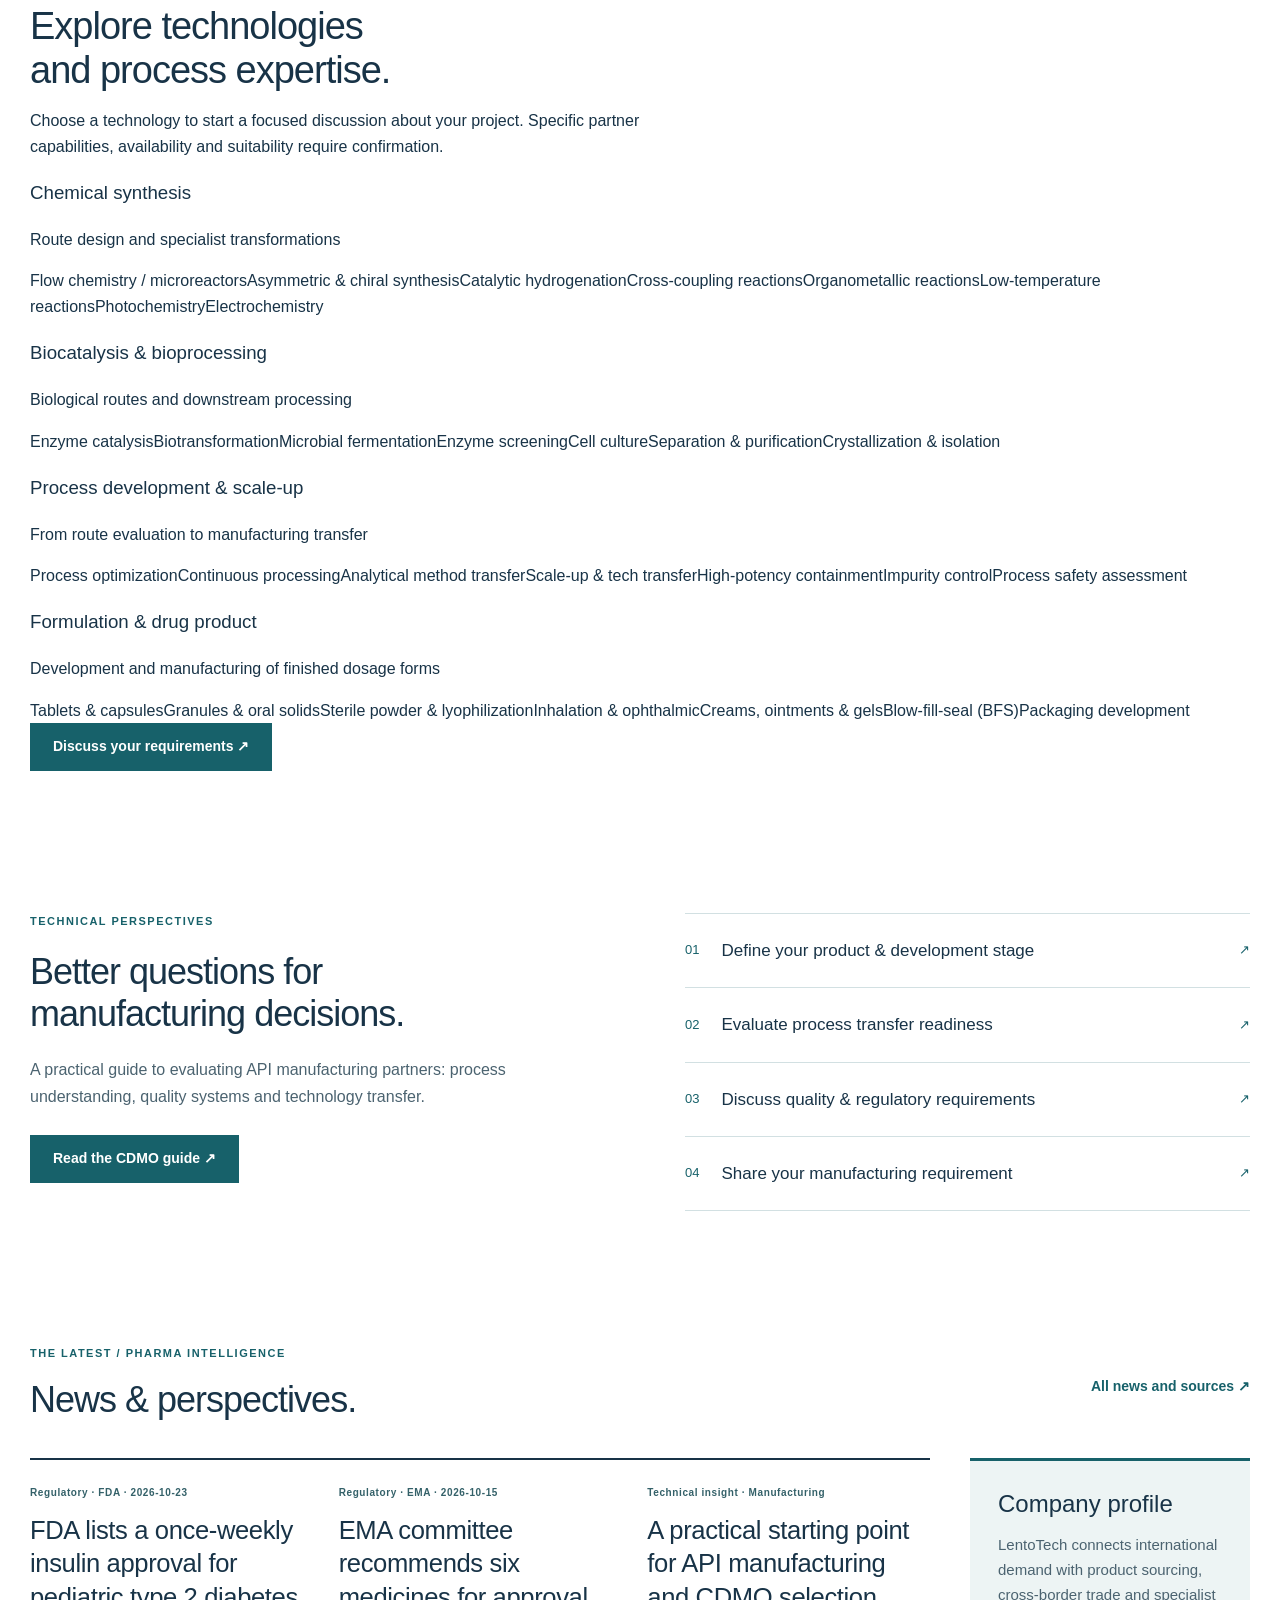
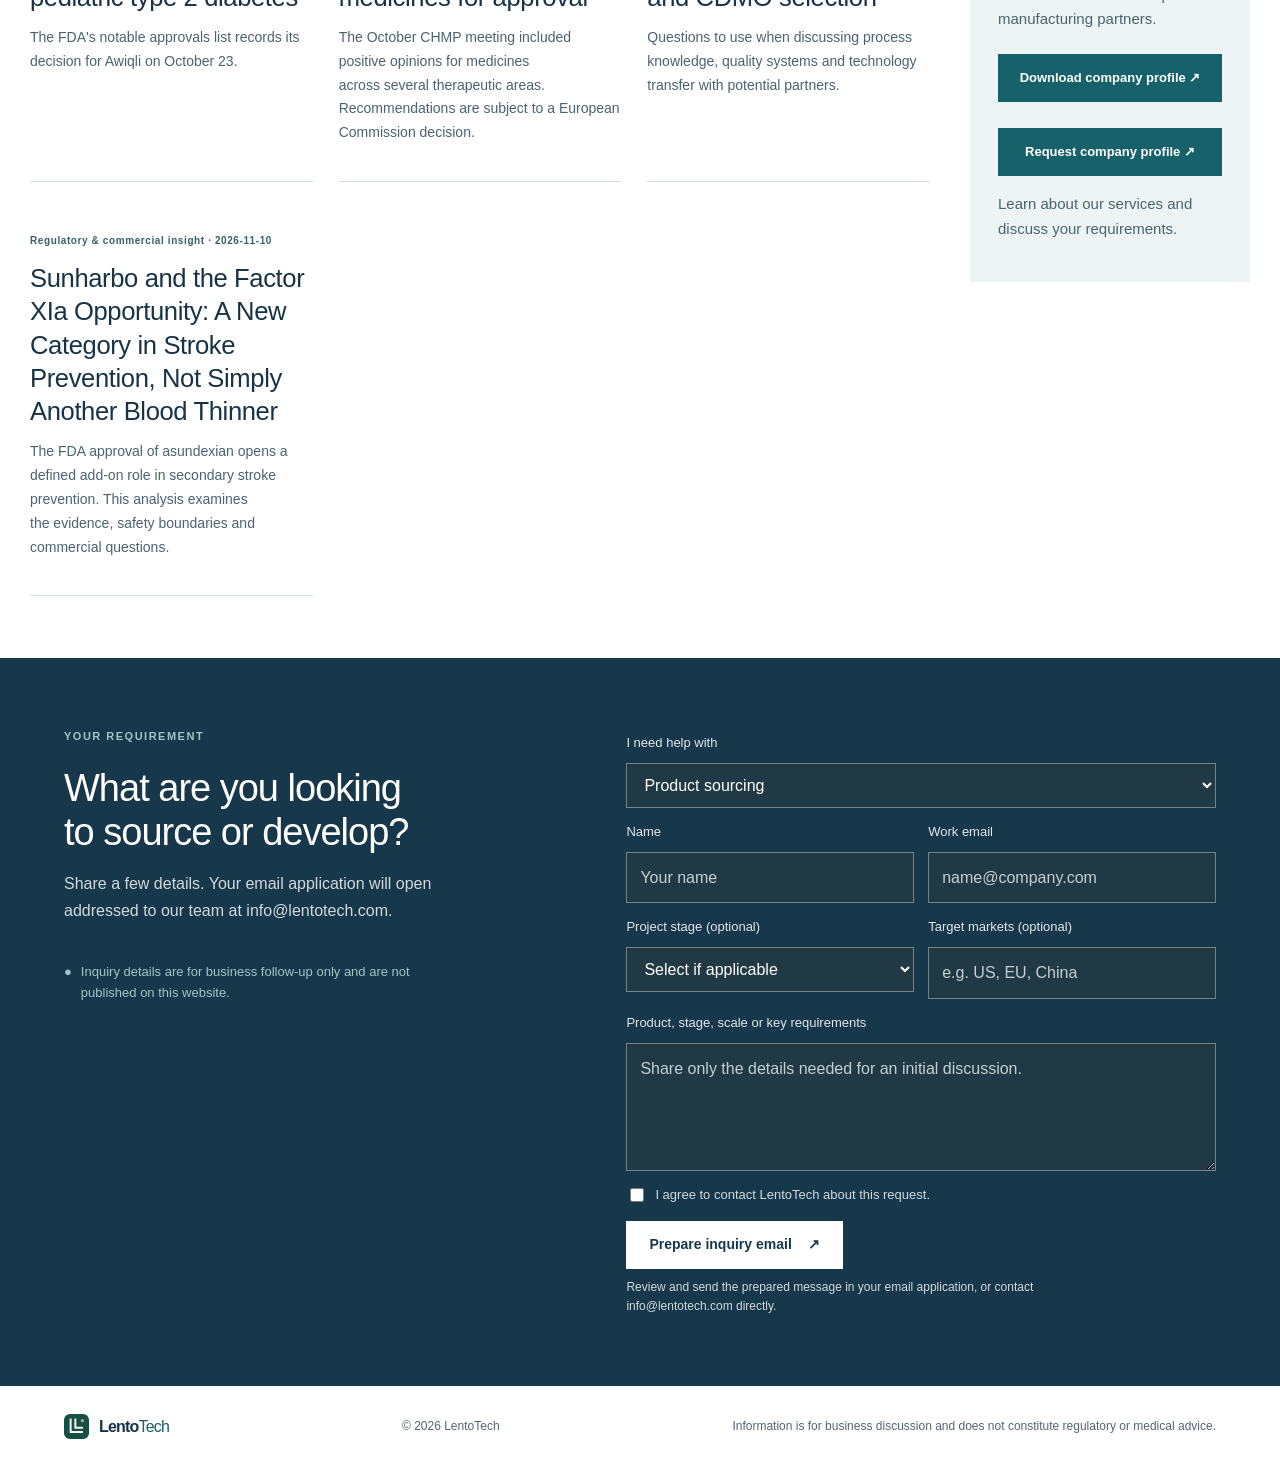
==== commit 0966bfa7: "Polish homepage hierarchy and interaction readability" ====
--- a/index.html
+++ b/index.html
@@ -41,12 +41,12 @@
     
     
     
-        <section class="section products" id="products"><div class="section-heading"><div><p class="eyebrow">01 / <span data-i18n="productsEyebrow">SELECTED FOCUS</span></p><h2>Featured products</h2></div><a class="button catalog-link" href="products.html" data-i18n="browseCatalog">Browse product catalog ↗</a><span class="small-note" data-i18n="productsNote">Selected catalog entries · availability subject to confirmation</span></div><div class="product-spotlight" data-featured-products></div><div class="catalog-banner"><div><p class="eyebrow">APIS &amp; INTERMEDIATES</p><h3>Start with the molecule.</h3><p>Search the catalog by product name or CAS number. Request specifications and documentation for your target market.</p><form class="product-quick-search" action="products.html" method="get"><label class="sr-only" for="catalog-query">Product name or CAS number</label><input id="catalog-query" type="search" name="q" placeholder="Product name or CAS number"><button class="button" type="submit">Find products →</button></form></div><img src="vials-illustrative.jpg" width="1400" height="700" alt="Illustrative pharmaceutical vials" loading="lazy" decoding="async"></div></section>
+        <section class="section products" id="products"><div class="section-heading"><div><p class="eyebrow" data-i18n="productsEyebrow">SELECTED FOCUS</p><h2>Featured products</h2></div><a class="button catalog-link" href="products.html" data-i18n="browseCatalog">Browse product catalog ↗</a><span class="small-note" data-i18n="productsNote">Selected catalog entries · availability subject to confirmation</span></div><div class="product-spotlight" data-featured-products></div><div class="catalog-banner"><div><p class="eyebrow">APIS &amp; INTERMEDIATES</p><h3>Start with the molecule.</h3><p>Search the catalog by product name or CAS number. Request specifications and documentation for your target market.</p><form class="product-quick-search" action="products.html" method="get"><label class="sr-only" for="catalog-query">Product name or CAS number</label><input id="catalog-query" type="search" name="q" placeholder="Product name or CAS number"><button class="button" type="submit">Find products →</button></form></div><img src="vials-illustrative.jpg" width="1400" height="700" alt="Illustrative pharmaceutical vials" loading="lazy" decoding="async"></div></section>
     <section class="capability-showcase section" id="capabilities"><div class="capability-showcase-head"><div><p class="eyebrow">CAPABILITIES</p><h2>Explore technologies and process expertise.</h2></div><p>Choose a technology to start a focused discussion about your project. Specific partner capabilities, availability and suitability require confirmation.</p></div><div class="capability-groups"><article class="capability-group"><div class="capability-group-heading"><h3>Chemical synthesis</h3><p>Route design and specialist transformations</p></div><div class="capability-chips"><a class="capability-chip" href="contact.html?topic=Chemical%20synthesis&amp;focus=Flow%20chemistry%20%2F%20microreactors">Flow chemistry / microreactors</a><a class="capability-chip" href="contact.html?topic=Chemical%20synthesis&amp;focus=Asymmetric%20%26%20chiral%20synthesis">Asymmetric &amp; chiral synthesis</a><a class="capability-chip" href="contact.html?topic=Chemical%20synthesis&amp;focus=Catalytic%20hydrogenation">Catalytic hydrogenation</a><a class="capability-chip" href="contact.html?topic=Chemical%20synthesis&amp;focus=Cross-coupling%20reactions">Cross-coupling reactions</a><a class="capability-chip" href="contact.html?topic=Chemical%20synthesis&amp;focus=Organometallic%20reactions">Organometallic reactions</a><a class="capability-chip" href="contact.html?topic=Chemical%20synthesis&amp;focus=Low-temperature%20reactions">Low-temperature reactions</a><a class="capability-chip" href="contact.html?topic=Chemical%20synthesis&amp;focus=Photochemistry">Photochemistry</a><a class="capability-chip" href="contact.html?topic=Chemical%20synthesis&amp;focus=Electrochemistry">Electrochemistry</a></div></article><article class="capability-group"><div class="capability-group-heading"><h3>Biocatalysis &amp; bioprocessing</h3><p>Biological routes and downstream processing</p></div><div class="capability-chips"><a class="capability-chip" href="contact.html?topic=Bioprocessing&amp;focus=Enzyme%20catalysis">Enzyme catalysis</a><a class="capability-chip" href="contact.html?topic=Bioprocessing&amp;focus=Biotransformation">Biotransformation</a><a class="capability-chip" href="contact.html?topic=Bioprocessing&amp;focus=Microbial%20fermentation">Microbial fermentation</a><a class="capability-chip" href="contact.html?topic=Bioprocessing&amp;focus=Enzyme%20screening">Enzyme screening</a><a class="capability-chip" href="contact.html?topic=Bioprocessing&amp;focus=Cell%20culture">Cell culture</a><a class="capability-chip" href="contact.html?topic=Bioprocessing&amp;focus=Separation%20%26%20purification">Separation &amp; purification</a><a class="capability-chip" href="contact.html?topic=Bioprocessing&amp;focus=Crystallization%20%26%20isolation">Crystallization &amp; isolation</a></div></article><article class="capability-group"><div class="capability-group-heading"><h3>Process development &amp; scale-up</h3><p>From route evaluation to manufacturing transfer</p></div><div class="capability-chips"><a class="capability-chip" href="contact.html?topic=Scale-up&amp;focus=Process%20optimization">Process optimization</a><a class="capability-chip" href="contact.html?topic=Scale-up&amp;focus=Continuous%20processing">Continuous processing</a><a class="capability-chip" href="contact.html?topic=Scale-up&amp;focus=Analytical%20method%20transfer">Analytical method transfer</a><a class="capability-chip" href="contact.html?topic=Scale-up&amp;focus=Scale-up%20%26%20tech%20transfer">Scale-up &amp; tech transfer</a><a class="capability-chip" href="contact.html?topic=Scale-up&amp;focus=High-potency%20containment">High-potency containment</a><a class="capability-chip" href="contact.html?topic=Scale-up&amp;focus=Impurity%20control">Impurity control</a><a class="capability-chip" href="contact.html?topic=Scale-up&amp;focus=Process%20safety%20assessment">Process safety assessment</a></div></article><article class="capability-group"><div class="capability-group-heading"><h3>Formulation &amp; drug product</h3><p>Development and manufacturing of finished dosage forms</p></div><div class="capability-chips"><a class="capability-chip" href="contact.html?topic=Formulation&amp;focus=Tablets%20%26%20capsules">Tablets &amp; capsules</a><a class="capability-chip" href="contact.html?topic=Formulation&amp;focus=Granules%20%26%20oral%20solids">Granules &amp; oral solids</a><a class="capability-chip" href="contact.html?topic=Formulation&amp;focus=Sterile%20powder%20%26%20lyophilization">Sterile powder &amp; lyophilization</a><a class="capability-chip" href="contact.html?topic=Formulation&amp;focus=Inhalation%20%26%20ophthalmic">Inhalation &amp; ophthalmic</a><a class="capability-chip" href="contact.html?topic=Formulation&amp;focus=Creams%2C%20ointments%20%26%20gels">Creams, ointments &amp; gels</a><a class="capability-chip" href="contact.html?topic=Formulation&amp;focus=Blow-fill-seal%20%28BFS%29">Blow-fill-seal (BFS)</a><a class="capability-chip" href="contact.html?topic=Formulation&amp;focus=Packaging%20development">Packaging development</a></div></article></div><a class="button" href="contact.html">Discuss your requirements ↗</a></section>
     <div data-capability-modules></div>
     <section class="technical-feature"><div><p class="eyebrow">TECHNICAL PERSPECTIVES</p><h2>Better questions for manufacturing decisions.</h2><p>A practical guide to evaluating API manufacturing partners: process understanding, quality systems and technology transfer.</p><a class="button" href="cdmo-guide.html">Read the CDMO guide ↗</a></div><div class="guide-topics"><a href="cdmo-guide.html">01 <span>Define your product &amp; development stage</span>↗</a><a href="cdmo-guide.html">02 <span>Evaluate process transfer readiness</span>↗</a><a href="cdmo-guide.html">03 <span>Discuss quality &amp; regulatory requirements</span>↗</a><a href="#inquiry">04 <span>Share your manufacturing requirement</span>↗</a></div></section>
 <section class="news-home" id="intelligence"><div class="news-heading"><div><p class="eyebrow" data-i18n="newsEyebrow">THE LATEST / PHARMA INTELLIGENCE</p><h2 data-i18n="newsHeading">News &amp; perspectives.</h2></div><a class="text-link" href="news.html" data-i18n="allNews">All news and sources ↗</a></div><div class="news-layout"><div class="news-list"></div><aside class="news-aside company-download"><h3>Company profile</h3><p data-managed-company>LentoTech connects international demand with product sourcing, cross-border trade and specialist manufacturing partners.</p><a class="button" data-managed-company-file hidden>Download company profile ↗</a><a class="button secondary-profile" data-company-profile-request href="contact.html?topic=Company%20profile">Request company profile ↗</a><p>Learn about our services and discuss your requirements.</p></aside></div></section>
-    <section class="inquiry" id="inquiry"><div class="inquiry-copy"><p class="eyebrow">04 / <span data-i18n="inquiryEyebrow">YOUR REQUIREMENT</span></p><h2 data-i18n="inquiryTitle">What are you looking to source or develop?</h2><p data-i18n="inquiryText">Share a few details. Your email application will open addressed to our team at info@lentotech.com.</p><div class="private-note"><span>●</span><span data-i18n="privateNote">Inquiry details are for business follow-up only and are not published on this website.</span></div></div><form id="inquiry-form"><label for="inquiry-type" data-i18n="typeLabel">I need help with</label><select id="inquiry-type" name="type" required><option value="Product sourcing" data-i18n="typeProduct">Product sourcing</option><option value="CDMO project" data-i18n="typeCDMO">CDMO project</option><option value="Supplier search" data-i18n="typeSupplier">Supplier search</option><option value="Other" data-i18n="typeOther">Other</option></select><div class="form-row"><div><label for="name" data-i18n="nameLabel">Name</label><input id="name" name="name" required maxlength="120" autocomplete="name" placeholder="Your name" data-i18n-placeholder="namePlaceholder"></div><div><label for="email" data-i18n="emailLabel">Work email</label><input id="email" name="email" type="email" required maxlength="254" autocomplete="email" placeholder="name@company.com" data-i18n-placeholder="emailPlaceholder"></div></div><div class="form-row"><div><label for="project-stage">Project stage (optional)</label><select id="project-stage" name="stage"><option value="">Select if applicable</option><option>Preclinical</option><option>Clinical (Phase I–III)</option><option>Commercial</option><option>Other / not sure</option></select></div><div><label for="target-market">Target markets (optional)</label><input id="target-market" name="market" maxlength="120" placeholder="e.g. US, EU, China"></div></div><label for="requirement" data-i18n="detailsLabel">Product, stage, scale or key requirements</label><textarea id="requirement" name="requirement" rows="4" required maxlength="1200" placeholder="For example: scale, specifications, containment or timeline. Do not submit confidential material." data-i18n-placeholder="detailsPlaceholder"></textarea><label class="consent"><input type="checkbox" required><span data-i18n="consent">I agree to contact LentoTech about this request.</span></label><button class="button" type="submit"><span data-i18n="submitInquiry">Prepare inquiry email</span><span>↗</span></button><p class="form-note" id="form-note" role="status" data-i18n="formNote">Review and send the prepared message in your email application, or contact info@lentotech.com directly.</p></form></section>
+    <section class="inquiry" id="inquiry"><div class="inquiry-copy"><p class="eyebrow" data-i18n="inquiryEyebrow">YOUR REQUIREMENT</p><h2 data-i18n="inquiryTitle">What are you looking to source or develop?</h2><p data-i18n="inquiryText">Share a few details. Your email application will open addressed to our team at info@lentotech.com.</p><div class="private-note"><span>●</span><span data-i18n="privateNote">Inquiry details are for business follow-up only and are not published on this website.</span></div></div><form id="inquiry-form"><label for="inquiry-type" data-i18n="typeLabel">I need help with</label><select id="inquiry-type" name="type" required><option value="Product sourcing" data-i18n="typeProduct">Product sourcing</option><option value="CDMO project" data-i18n="typeCDMO">CDMO project</option><option value="Supplier search" data-i18n="typeSupplier">Supplier search</option><option value="Other" data-i18n="typeOther">Other</option></select><div class="form-row"><div><label for="name" data-i18n="nameLabel">Name</label><input id="name" name="name" required maxlength="120" autocomplete="name" placeholder="Your name" data-i18n-placeholder="namePlaceholder"></div><div><label for="email" data-i18n="emailLabel">Work email</label><input id="email" name="email" type="email" required maxlength="254" autocomplete="email" placeholder="name@company.com" data-i18n-placeholder="emailPlaceholder"></div></div><div class="form-row"><div><label for="project-stage">Project stage (optional)</label><select id="project-stage" name="stage"><option value="">Select if applicable</option><option>Preclinical</option><option>Clinical (Phase I–III)</option><option>Commercial</option><option>Other / not sure</option></select></div><div><label for="target-market">Target markets (optional)</label><input id="target-market" name="market" maxlength="120" placeholder="e.g. US, EU, China"></div></div><label for="requirement" data-i18n="detailsLabel">Product, stage, scale or key requirements</label><textarea id="requirement" name="requirement" rows="4" required maxlength="1200" placeholder="For example: scale, specifications, containment or timeline. Do not submit confidential material." data-i18n-placeholder="detailsPlaceholder"></textarea><label class="consent"><input type="checkbox" required><span data-i18n="consent">I agree to contact LentoTech about this request.</span></label><button class="button" type="submit"><span data-i18n="submitInquiry">Prepare inquiry email</span><span>↗</span></button><p class="form-note" id="form-note" role="status" data-i18n="formNote">Review and send the prepared message in your email application, or contact info@lentotech.com directly.</p></form></section>
 
   </main>
   <footer><a class="brand" href="#top"><span class="brand-mark">L</span><span>Lento<span class="brand-light">Tech</span></span></a><span>© <span id="year"></span> LentoTech</span><span data-i18n="footerNote">Information is for business discussion and does not constitute regulatory or medical advice.</span></footer>
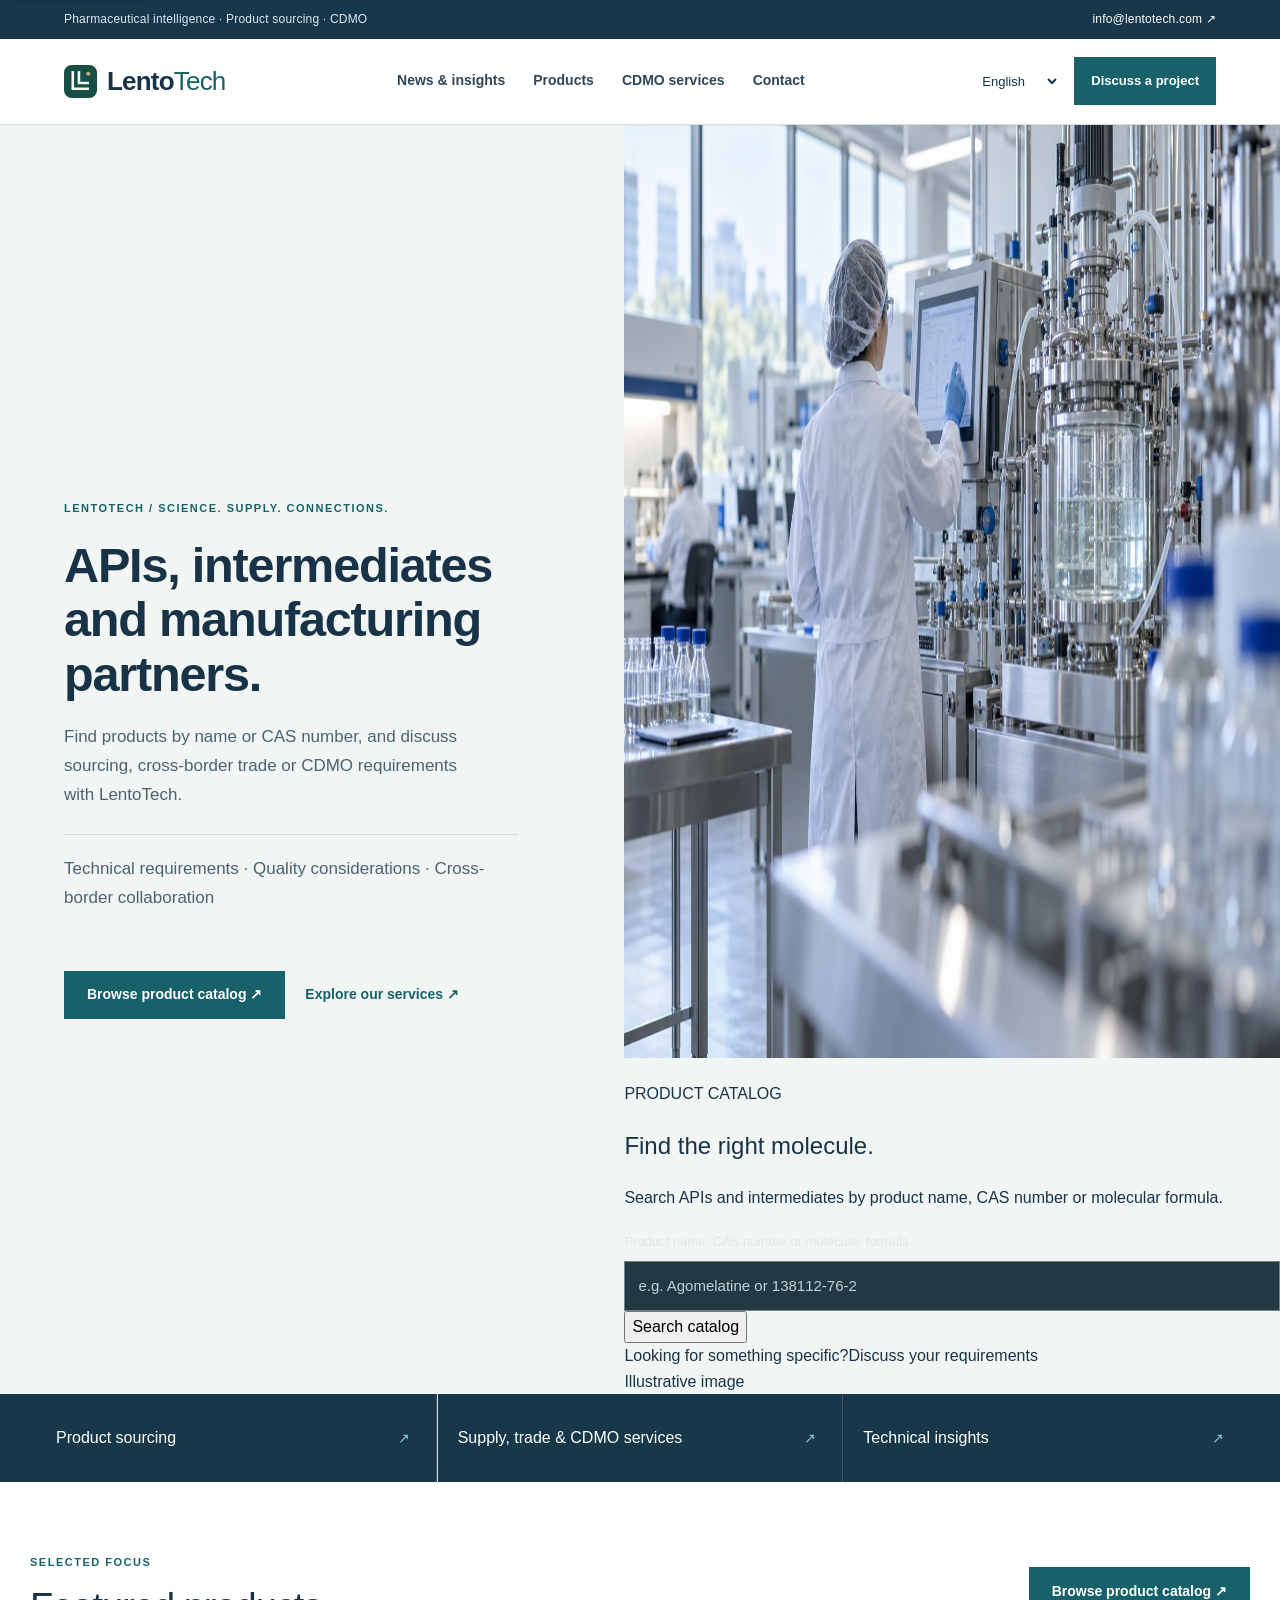
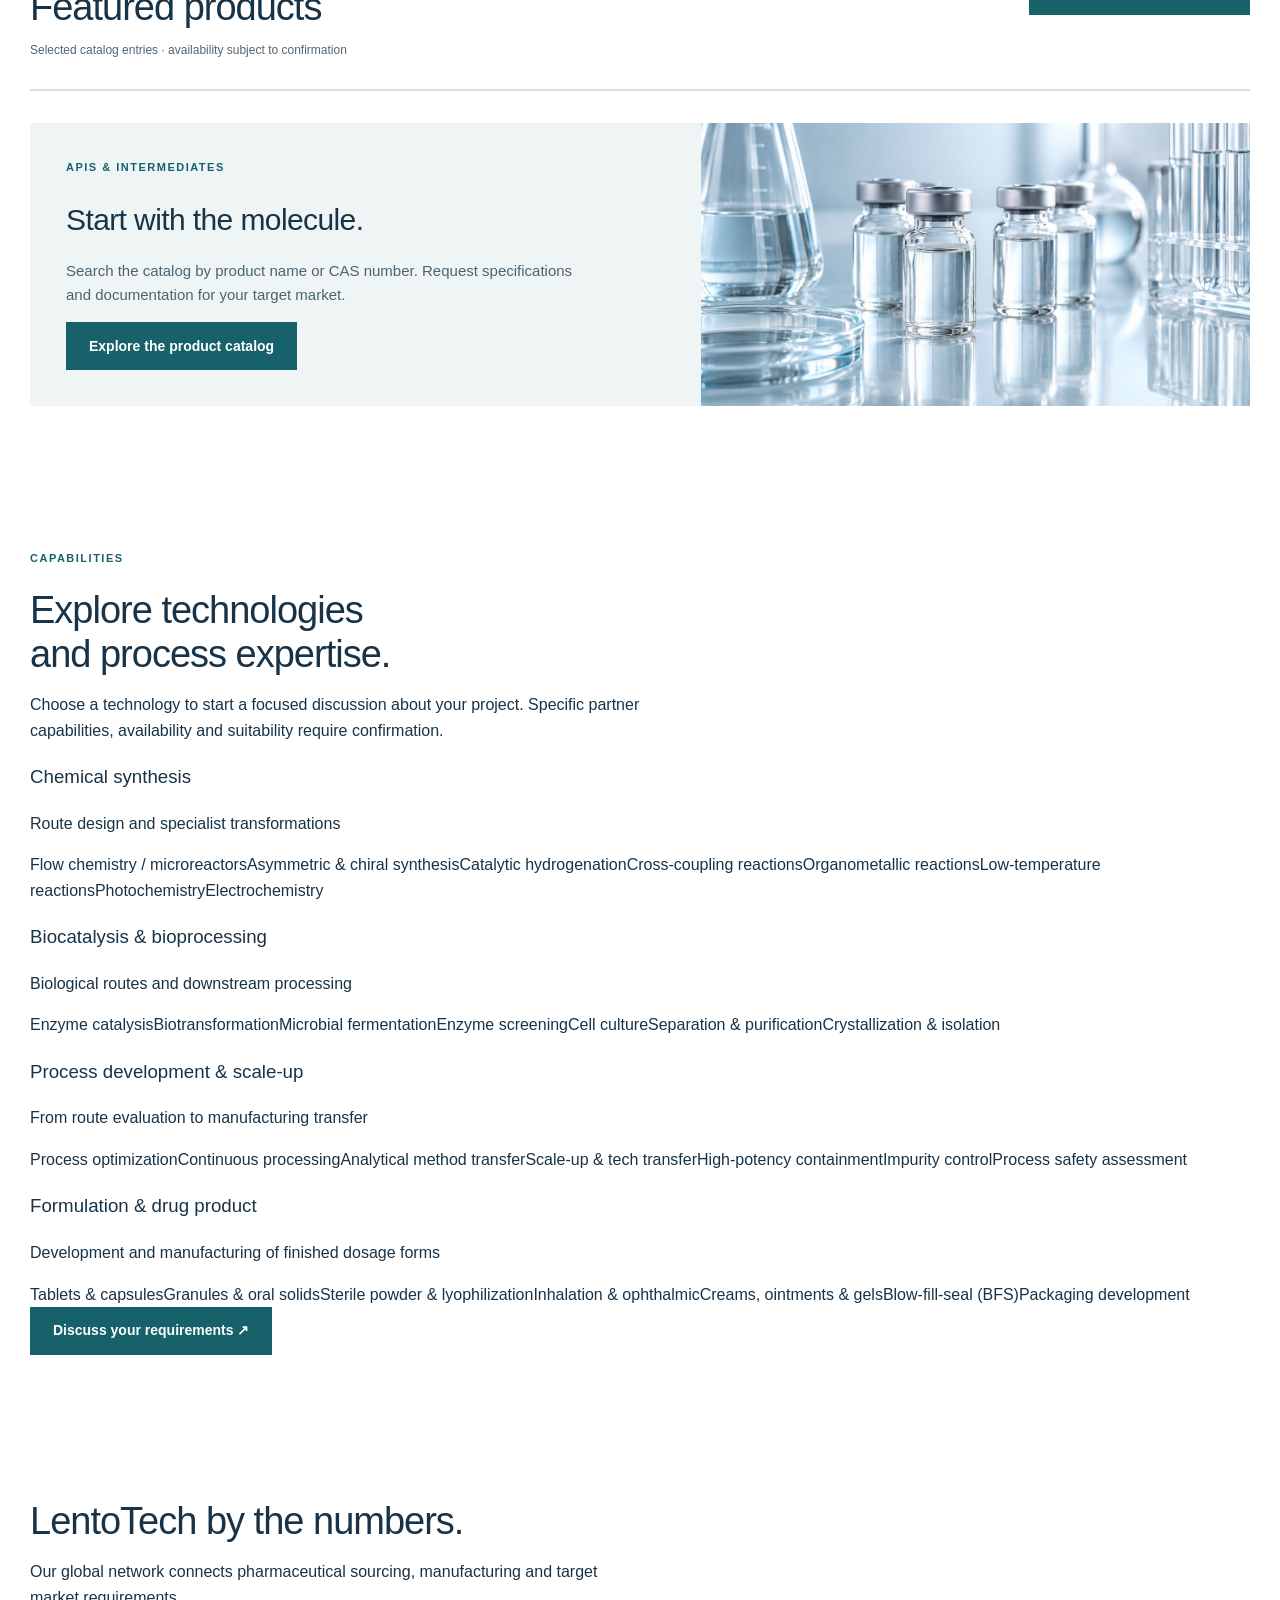
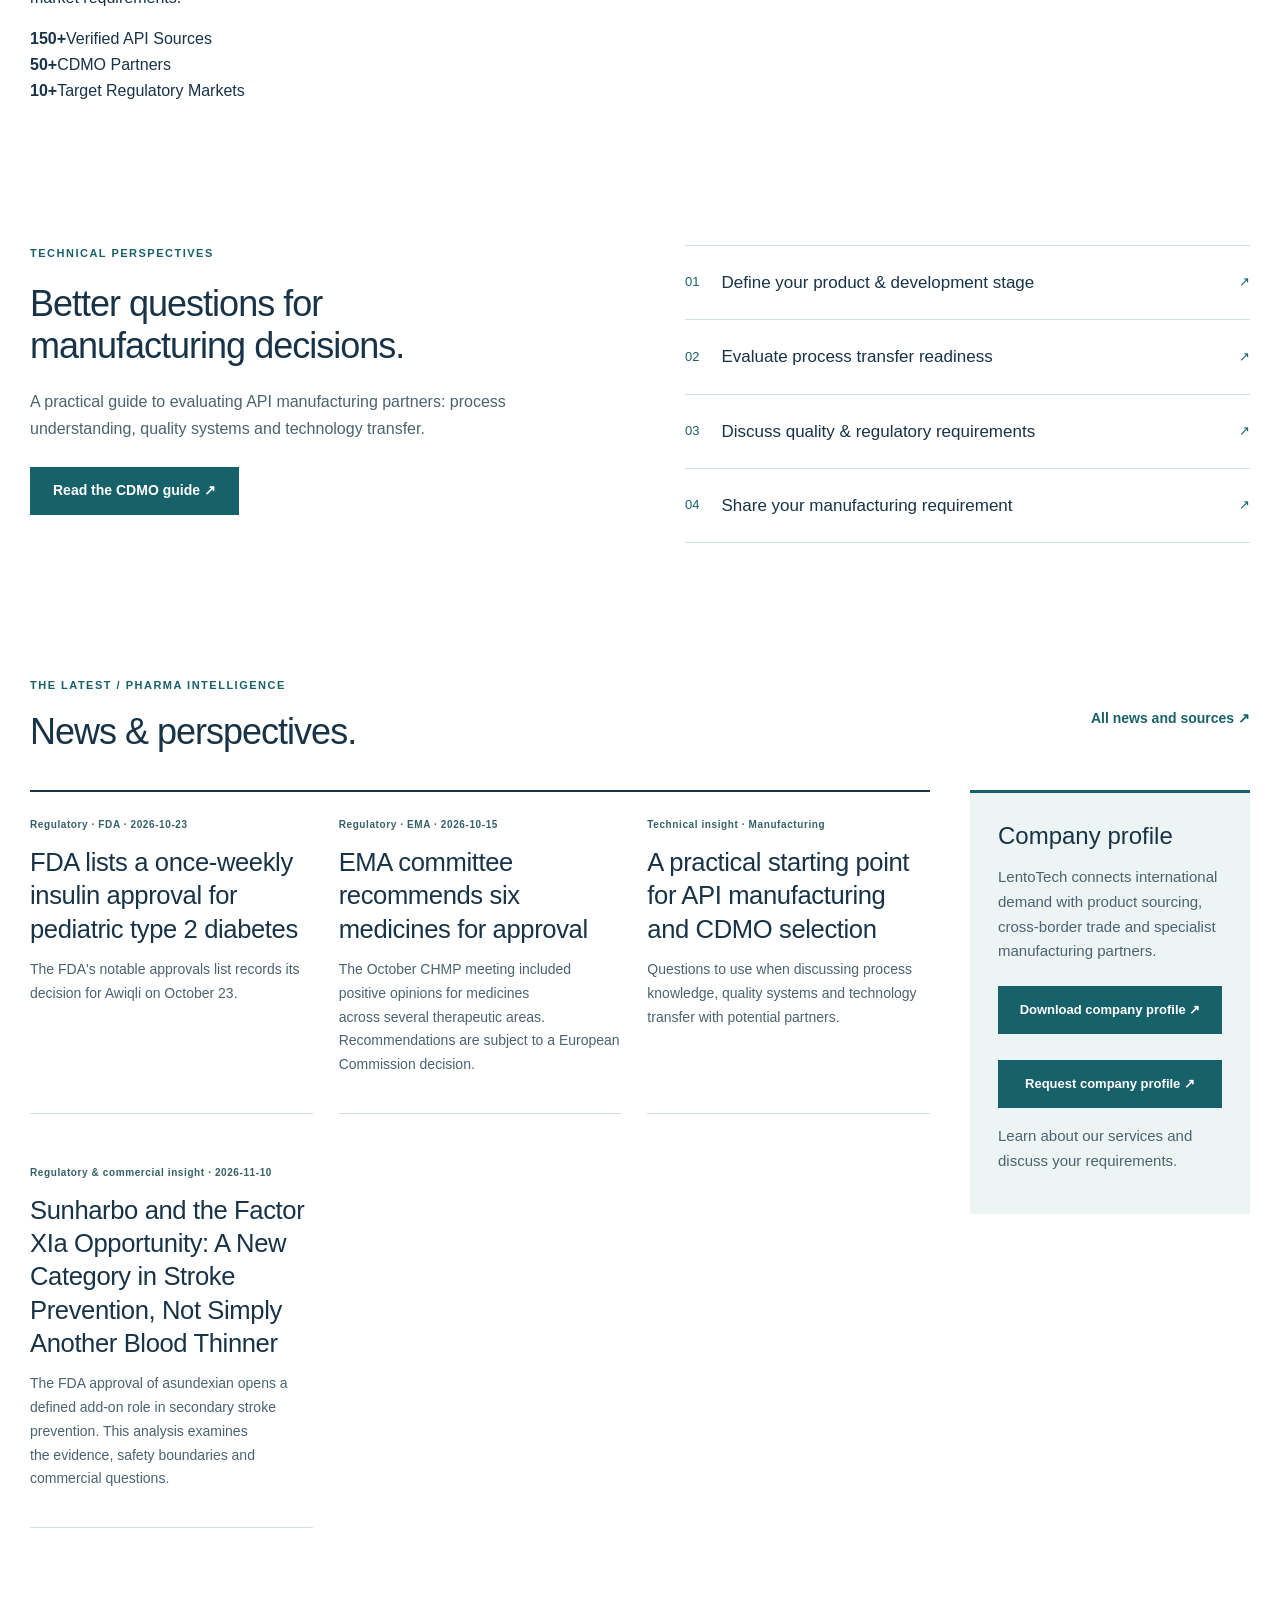
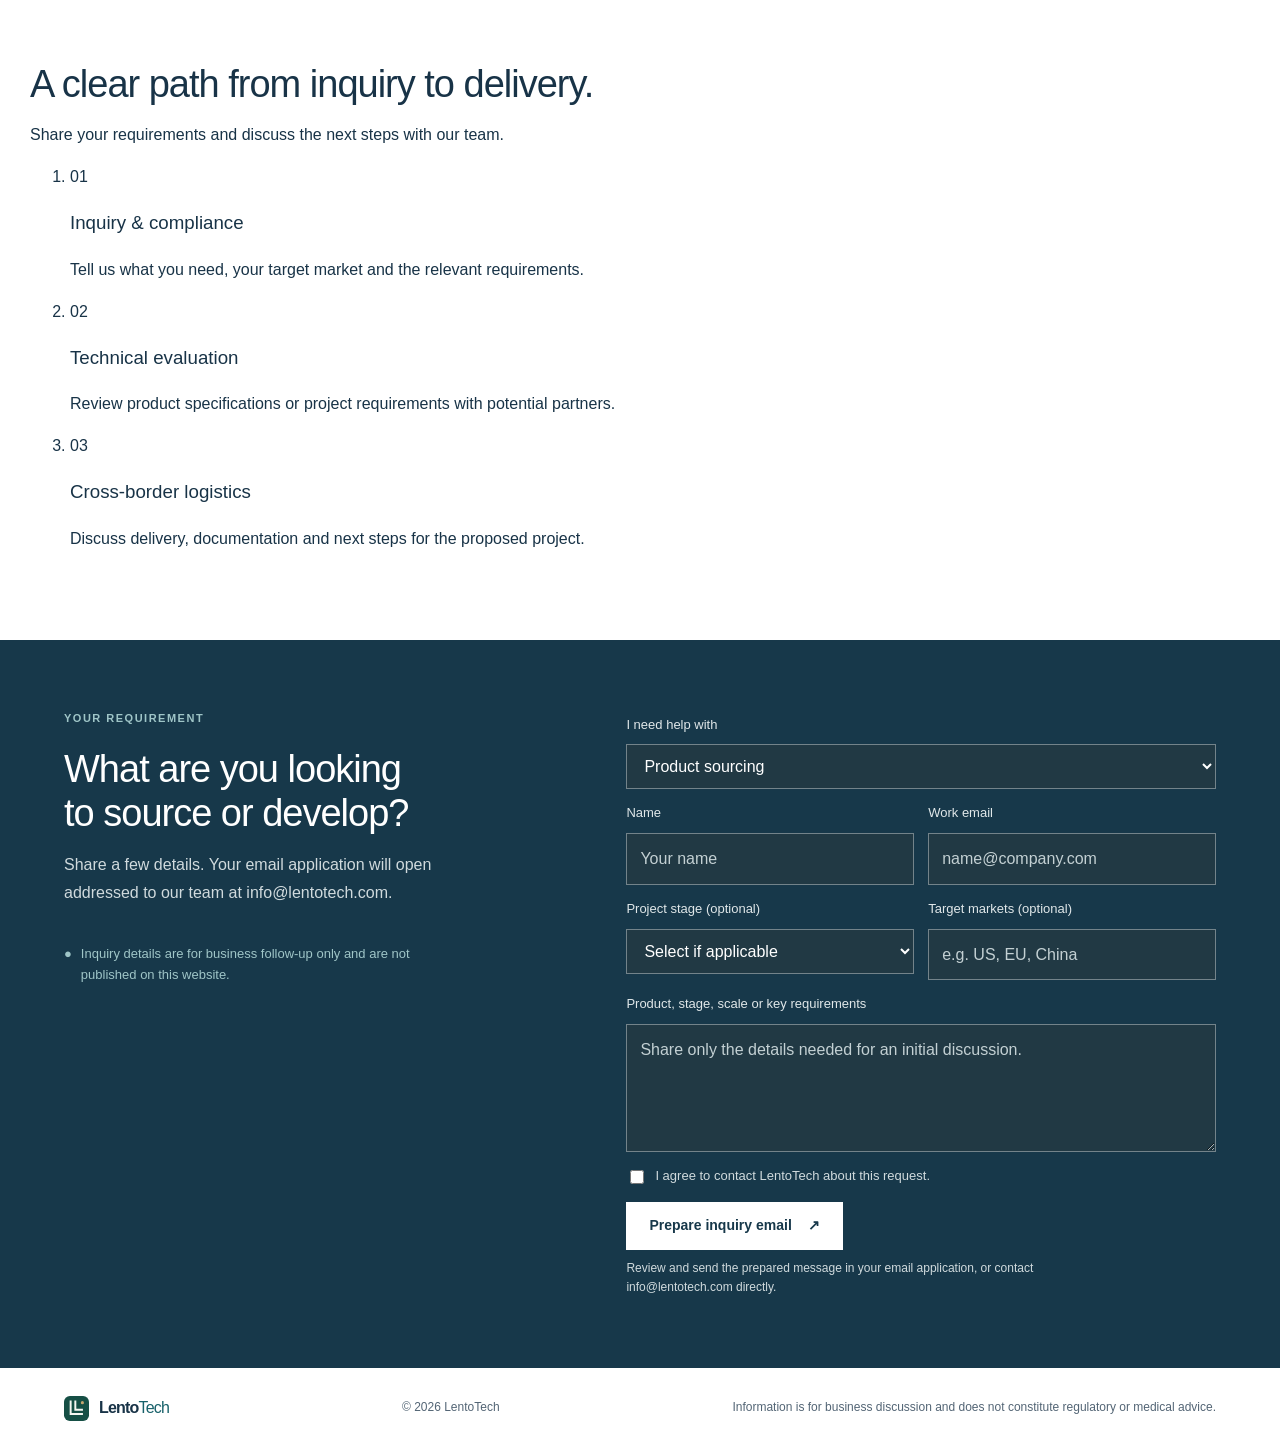
==== commit 6ddc46ac: "Add search-led hero and clearer capability presentation" ====
--- a/index.html
+++ b/index.html
@@ -30,7 +30,7 @@
   <main id="main">
     <section class="editorial-hero" id="top">
       <div class="editorial-intro"><p class="eyebrow" data-i18n="editorialEyebrow">LENTOTECH / SCIENCE. SUPPLY. CONNECTIONS.</p><h1 data-i18n="editorialTitle">APIs, intermediates and manufacturing partners.</h1><p data-i18n="editorialLead">Find products by name or CAS number, and discuss sourcing, cross-border trade or CDMO requirements with LentoTech.</p><p class="hero-trust">Technical requirements · Quality considerations · Cross-border collaboration</p><div class="hero-actions"><a class="button" href="products.html" data-i18n="browseCatalog">Browse product catalog ↗</a><a class="text-link" href="services.html">Explore our services ↗</a></div></div>
-      <figure class="editorial-image"><img src="lab-illustrative.jpg" alt="Illustrative pharmaceutical laboratory" width="1400" height="933" fetchpriority="high" decoding="async"><figcaption>PHARMACEUTICAL SCIENCE &amp; MANUFACTURING <span>Illustrative image</span></figcaption></figure>
+      <div class="hero-search-scene"><img src="lab-illustrative.jpg" alt="" width="1400" height="933" fetchpriority="high" decoding="async"><div class="hero-search-panel"><p class="hero-search-kicker">PRODUCT CATALOG</p><h2>Find the right molecule.</h2><p>Search APIs and intermediates by product name, CAS number or molecular formula.</p><form class="hero-search-form" action="products.html" method="get"><label for="catalog-query">Product name, CAS number or molecular formula</label><div class="hero-search-controls"><input id="catalog-query" type="search" name="q" placeholder="e.g. Agomelatine or 138112-76-2" autocomplete="off"><button type="submit">Search catalog</button></div></form><div class="hero-search-foot"><span>Looking for something specific?</span><a href="contact.html?topic=Product%20sourcing">Discuss your requirements</a></div></div><span class="hero-image-credit">Illustrative image</span></div>
     </section>
 
     <section class="audience-paths" aria-label="Explore LentoTech">
@@ -41,11 +41,13 @@
     
     
     
-        <section class="section products" id="products"><div class="section-heading"><div><p class="eyebrow" data-i18n="productsEyebrow">SELECTED FOCUS</p><h2>Featured products</h2></div><a class="button catalog-link" href="products.html" data-i18n="browseCatalog">Browse product catalog ↗</a><span class="small-note" data-i18n="productsNote">Selected catalog entries · availability subject to confirmation</span></div><div class="product-spotlight" data-featured-products></div><div class="catalog-banner"><div><p class="eyebrow">APIS &amp; INTERMEDIATES</p><h3>Start with the molecule.</h3><p>Search the catalog by product name or CAS number. Request specifications and documentation for your target market.</p><form class="product-quick-search" action="products.html" method="get"><label class="sr-only" for="catalog-query">Product name or CAS number</label><input id="catalog-query" type="search" name="q" placeholder="Product name or CAS number"><button class="button" type="submit">Find products →</button></form></div><img src="vials-illustrative.jpg" width="1400" height="700" alt="Illustrative pharmaceutical vials" loading="lazy" decoding="async"></div></section>
+        <section class="section products" id="products"><div class="section-heading"><div><p class="eyebrow" data-i18n="productsEyebrow">SELECTED FOCUS</p><h2>Featured products</h2></div><a class="button catalog-link" href="products.html" data-i18n="browseCatalog">Browse product catalog ↗</a><span class="small-note" data-i18n="productsNote">Selected catalog entries · availability subject to confirmation</span></div><div class="product-spotlight" data-featured-products></div><div class="catalog-banner"><div><p class="eyebrow">APIS &amp; INTERMEDIATES</p><h3>Start with the molecule.</h3><p>Search the catalog by product name or CAS number. Request specifications and documentation for your target market.</p><a class="button" href="products.html">Explore the product catalog</a></div><img src="vials-illustrative.jpg" width="1400" height="700" alt="Illustrative pharmaceutical vials" loading="lazy" decoding="async"></div></section>
     <section class="capability-showcase section" id="capabilities"><div class="capability-showcase-head"><div><p class="eyebrow">CAPABILITIES</p><h2>Explore technologies and process expertise.</h2></div><p>Choose a technology to start a focused discussion about your project. Specific partner capabilities, availability and suitability require confirmation.</p></div><div class="capability-groups"><article class="capability-group"><div class="capability-group-heading"><h3>Chemical synthesis</h3><p>Route design and specialist transformations</p></div><div class="capability-chips"><a class="capability-chip" href="contact.html?topic=Chemical%20synthesis&amp;focus=Flow%20chemistry%20%2F%20microreactors">Flow chemistry / microreactors</a><a class="capability-chip" href="contact.html?topic=Chemical%20synthesis&amp;focus=Asymmetric%20%26%20chiral%20synthesis">Asymmetric &amp; chiral synthesis</a><a class="capability-chip" href="contact.html?topic=Chemical%20synthesis&amp;focus=Catalytic%20hydrogenation">Catalytic hydrogenation</a><a class="capability-chip" href="contact.html?topic=Chemical%20synthesis&amp;focus=Cross-coupling%20reactions">Cross-coupling reactions</a><a class="capability-chip" href="contact.html?topic=Chemical%20synthesis&amp;focus=Organometallic%20reactions">Organometallic reactions</a><a class="capability-chip" href="contact.html?topic=Chemical%20synthesis&amp;focus=Low-temperature%20reactions">Low-temperature reactions</a><a class="capability-chip" href="contact.html?topic=Chemical%20synthesis&amp;focus=Photochemistry">Photochemistry</a><a class="capability-chip" href="contact.html?topic=Chemical%20synthesis&amp;focus=Electrochemistry">Electrochemistry</a></div></article><article class="capability-group"><div class="capability-group-heading"><h3>Biocatalysis &amp; bioprocessing</h3><p>Biological routes and downstream processing</p></div><div class="capability-chips"><a class="capability-chip" href="contact.html?topic=Bioprocessing&amp;focus=Enzyme%20catalysis">Enzyme catalysis</a><a class="capability-chip" href="contact.html?topic=Bioprocessing&amp;focus=Biotransformation">Biotransformation</a><a class="capability-chip" href="contact.html?topic=Bioprocessing&amp;focus=Microbial%20fermentation">Microbial fermentation</a><a class="capability-chip" href="contact.html?topic=Bioprocessing&amp;focus=Enzyme%20screening">Enzyme screening</a><a class="capability-chip" href="contact.html?topic=Bioprocessing&amp;focus=Cell%20culture">Cell culture</a><a class="capability-chip" href="contact.html?topic=Bioprocessing&amp;focus=Separation%20%26%20purification">Separation &amp; purification</a><a class="capability-chip" href="contact.html?topic=Bioprocessing&amp;focus=Crystallization%20%26%20isolation">Crystallization &amp; isolation</a></div></article><article class="capability-group"><div class="capability-group-heading"><h3>Process development &amp; scale-up</h3><p>From route evaluation to manufacturing transfer</p></div><div class="capability-chips"><a class="capability-chip" href="contact.html?topic=Scale-up&amp;focus=Process%20optimization">Process optimization</a><a class="capability-chip" href="contact.html?topic=Scale-up&amp;focus=Continuous%20processing">Continuous processing</a><a class="capability-chip" href="contact.html?topic=Scale-up&amp;focus=Analytical%20method%20transfer">Analytical method transfer</a><a class="capability-chip" href="contact.html?topic=Scale-up&amp;focus=Scale-up%20%26%20tech%20transfer">Scale-up &amp; tech transfer</a><a class="capability-chip" href="contact.html?topic=Scale-up&amp;focus=High-potency%20containment">High-potency containment</a><a class="capability-chip" href="contact.html?topic=Scale-up&amp;focus=Impurity%20control">Impurity control</a><a class="capability-chip" href="contact.html?topic=Scale-up&amp;focus=Process%20safety%20assessment">Process safety assessment</a></div></article><article class="capability-group"><div class="capability-group-heading"><h3>Formulation &amp; drug product</h3><p>Development and manufacturing of finished dosage forms</p></div><div class="capability-chips"><a class="capability-chip" href="contact.html?topic=Formulation&amp;focus=Tablets%20%26%20capsules">Tablets &amp; capsules</a><a class="capability-chip" href="contact.html?topic=Formulation&amp;focus=Granules%20%26%20oral%20solids">Granules &amp; oral solids</a><a class="capability-chip" href="contact.html?topic=Formulation&amp;focus=Sterile%20powder%20%26%20lyophilization">Sterile powder &amp; lyophilization</a><a class="capability-chip" href="contact.html?topic=Formulation&amp;focus=Inhalation%20%26%20ophthalmic">Inhalation &amp; ophthalmic</a><a class="capability-chip" href="contact.html?topic=Formulation&amp;focus=Creams%2C%20ointments%20%26%20gels">Creams, ointments &amp; gels</a><a class="capability-chip" href="contact.html?topic=Formulation&amp;focus=Blow-fill-seal%20%28BFS%29">Blow-fill-seal (BFS)</a><a class="capability-chip" href="contact.html?topic=Formulation&amp;focus=Packaging%20development">Packaging development</a></div></article></div><a class="button" href="contact.html">Discuss your requirements ↗</a></section>
     <div data-capability-modules></div>
+    <section class="global-network section" aria-labelledby="network-title"><div><h2 id="network-title">LentoTech by the numbers.</h2><p>Our global network connects pharmaceutical sourcing, manufacturing and target market requirements.</p></div><div class="network-areas"><div><strong class="network-number">150+</strong><span>Verified API Sources</span></div><div><strong class="network-number">50+</strong><span>CDMO Partners</span></div><div><strong class="network-number">10+</strong><span>Target Regulatory Markets</span></div></div></section>
     <section class="technical-feature"><div><p class="eyebrow">TECHNICAL PERSPECTIVES</p><h2>Better questions for manufacturing decisions.</h2><p>A practical guide to evaluating API manufacturing partners: process understanding, quality systems and technology transfer.</p><a class="button" href="cdmo-guide.html">Read the CDMO guide ↗</a></div><div class="guide-topics"><a href="cdmo-guide.html">01 <span>Define your product &amp; development stage</span>↗</a><a href="cdmo-guide.html">02 <span>Evaluate process transfer readiness</span>↗</a><a href="cdmo-guide.html">03 <span>Discuss quality &amp; regulatory requirements</span>↗</a><a href="#inquiry">04 <span>Share your manufacturing requirement</span>↗</a></div></section>
 <section class="news-home" id="intelligence"><div class="news-heading"><div><p class="eyebrow" data-i18n="newsEyebrow">THE LATEST / PHARMA INTELLIGENCE</p><h2 data-i18n="newsHeading">News &amp; perspectives.</h2></div><a class="text-link" href="news.html" data-i18n="allNews">All news and sources ↗</a></div><div class="news-layout"><div class="news-list"></div><aside class="news-aside company-download"><h3>Company profile</h3><p data-managed-company>LentoTech connects international demand with product sourcing, cross-border trade and specialist manufacturing partners.</p><a class="button" data-managed-company-file hidden>Download company profile ↗</a><a class="button secondary-profile" data-company-profile-request href="contact.html?topic=Company%20profile">Request company profile ↗</a><p>Learn about our services and discuss your requirements.</p></aside></div></section>
+    <section class="collaboration-process section" aria-labelledby="process-title"><div class="process-intro"><h2 id="process-title">A clear path from inquiry to delivery.</h2><p>Share your requirements and discuss the next steps with our team.</p></div><ol class="process-steps"><li><span>01</span><h3>Inquiry &amp; compliance</h3><p>Tell us what you need, your target market and the relevant requirements.</p></li><li><span>02</span><h3>Technical evaluation</h3><p>Review product specifications or project requirements with potential partners.</p></li><li><span>03</span><h3>Cross-border logistics</h3><p>Discuss delivery, documentation and next steps for the proposed project.</p></li></ol></section>
     <section class="inquiry" id="inquiry"><div class="inquiry-copy"><p class="eyebrow" data-i18n="inquiryEyebrow">YOUR REQUIREMENT</p><h2 data-i18n="inquiryTitle">What are you looking to source or develop?</h2><p data-i18n="inquiryText">Share a few details. Your email application will open addressed to our team at info@lentotech.com.</p><div class="private-note"><span>●</span><span data-i18n="privateNote">Inquiry details are for business follow-up only and are not published on this website.</span></div></div><form id="inquiry-form"><label for="inquiry-type" data-i18n="typeLabel">I need help with</label><select id="inquiry-type" name="type" required><option value="Product sourcing" data-i18n="typeProduct">Product sourcing</option><option value="CDMO project" data-i18n="typeCDMO">CDMO project</option><option value="Supplier search" data-i18n="typeSupplier">Supplier search</option><option value="Other" data-i18n="typeOther">Other</option></select><div class="form-row"><div><label for="name" data-i18n="nameLabel">Name</label><input id="name" name="name" required maxlength="120" autocomplete="name" placeholder="Your name" data-i18n-placeholder="namePlaceholder"></div><div><label for="email" data-i18n="emailLabel">Work email</label><input id="email" name="email" type="email" required maxlength="254" autocomplete="email" placeholder="name@company.com" data-i18n-placeholder="emailPlaceholder"></div></div><div class="form-row"><div><label for="project-stage">Project stage (optional)</label><select id="project-stage" name="stage"><option value="">Select if applicable</option><option>Preclinical</option><option>Clinical (Phase I–III)</option><option>Commercial</option><option>Other / not sure</option></select></div><div><label for="target-market">Target markets (optional)</label><input id="target-market" name="market" maxlength="120" placeholder="e.g. US, EU, China"></div></div><label for="requirement" data-i18n="detailsLabel">Product, stage, scale or key requirements</label><textarea id="requirement" name="requirement" rows="4" required maxlength="1200" placeholder="For example: scale, specifications, containment or timeline. Do not submit confidential material." data-i18n-placeholder="detailsPlaceholder"></textarea><label class="consent"><input type="checkbox" required><span data-i18n="consent">I agree to contact LentoTech about this request.</span></label><button class="button" type="submit"><span data-i18n="submitInquiry">Prepare inquiry email</span><span>↗</span></button><p class="form-note" id="form-note" role="status" data-i18n="formNote">Review and send the prepared message in your email application, or contact info@lentotech.com directly.</p></form></section>
 
   </main>
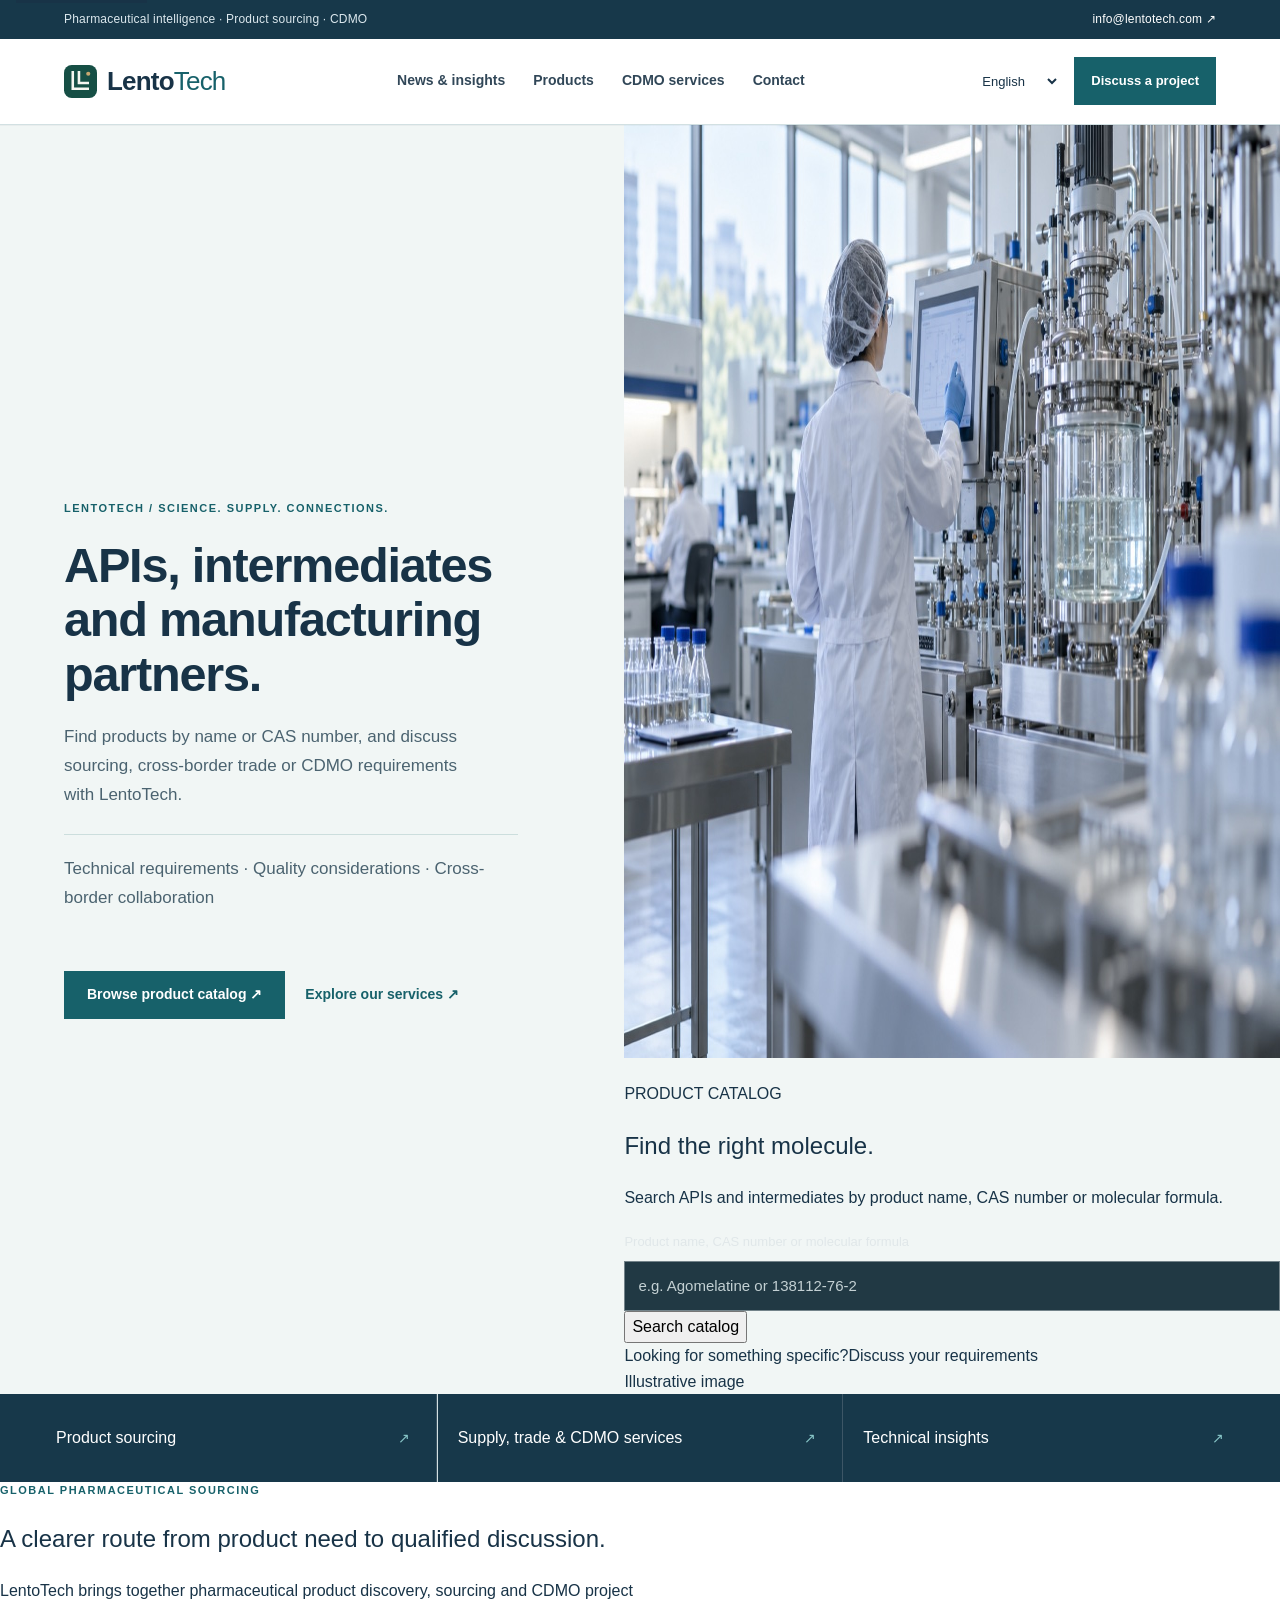
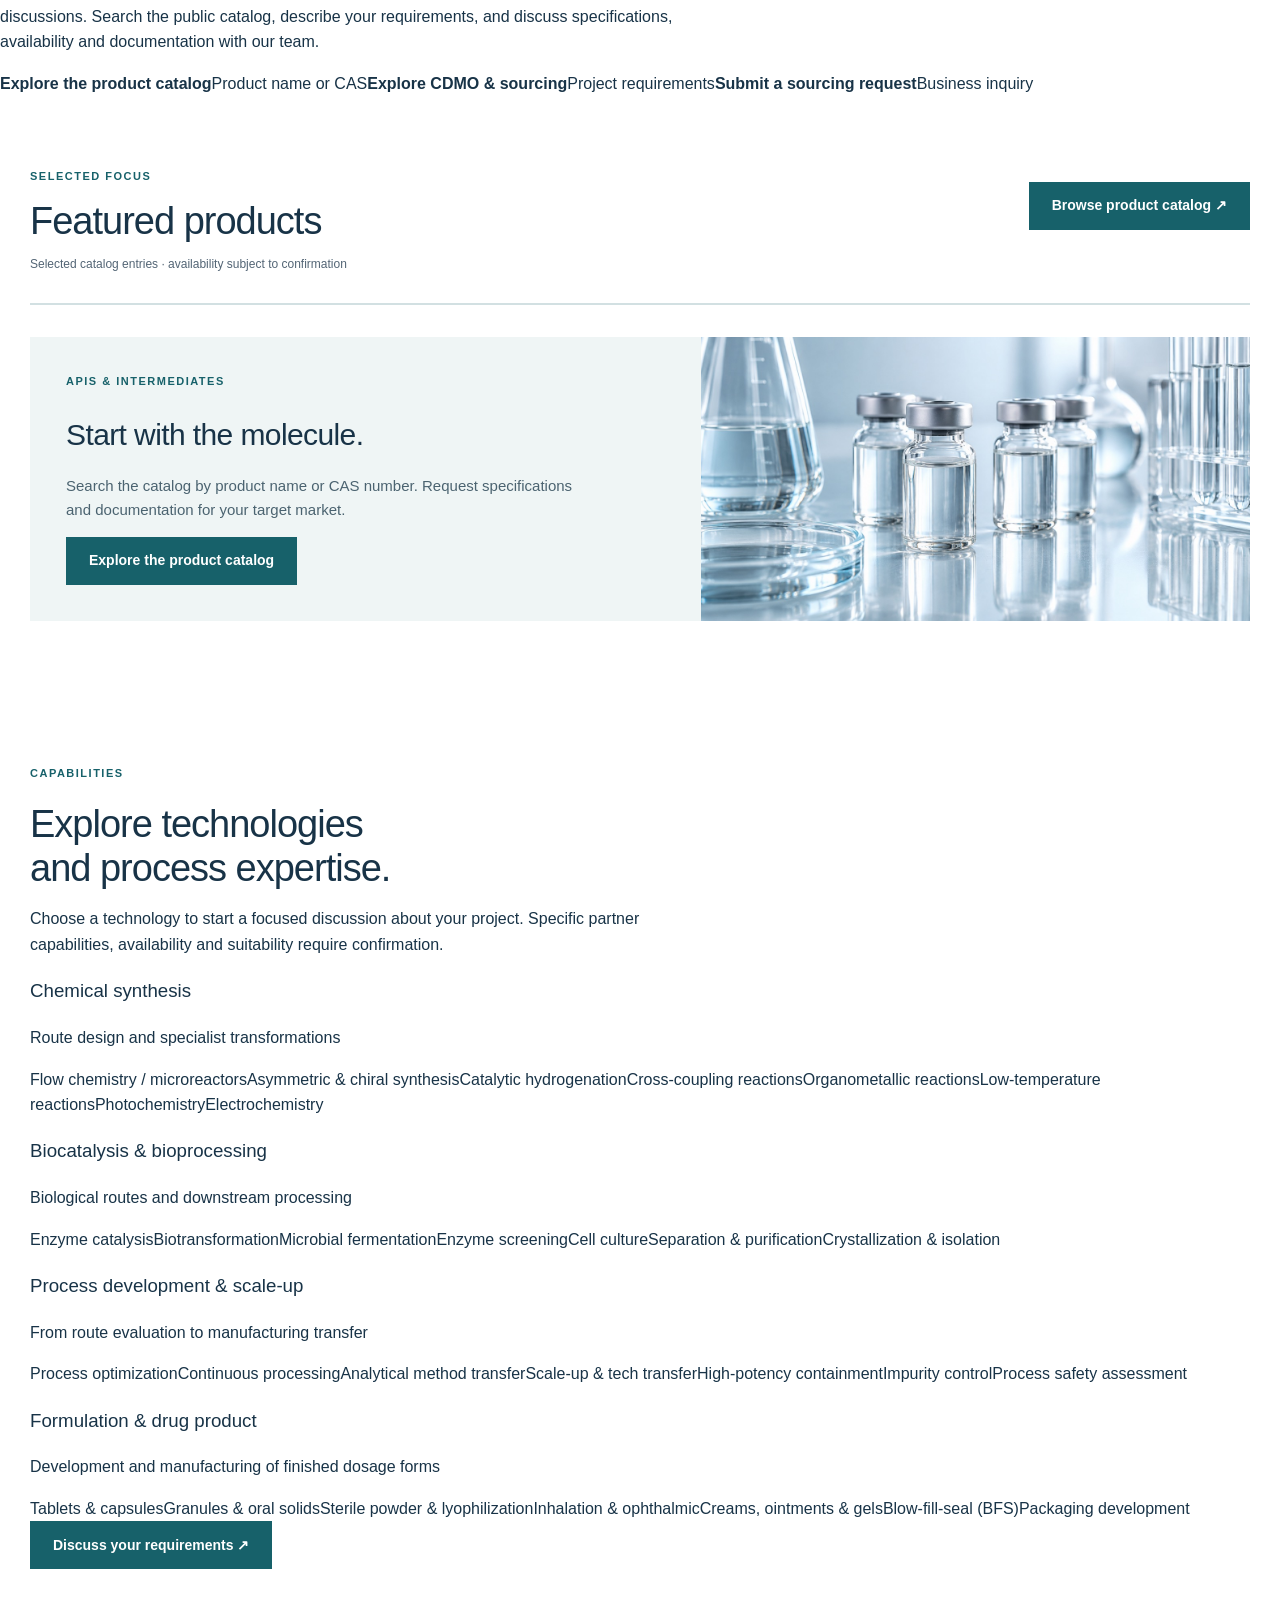
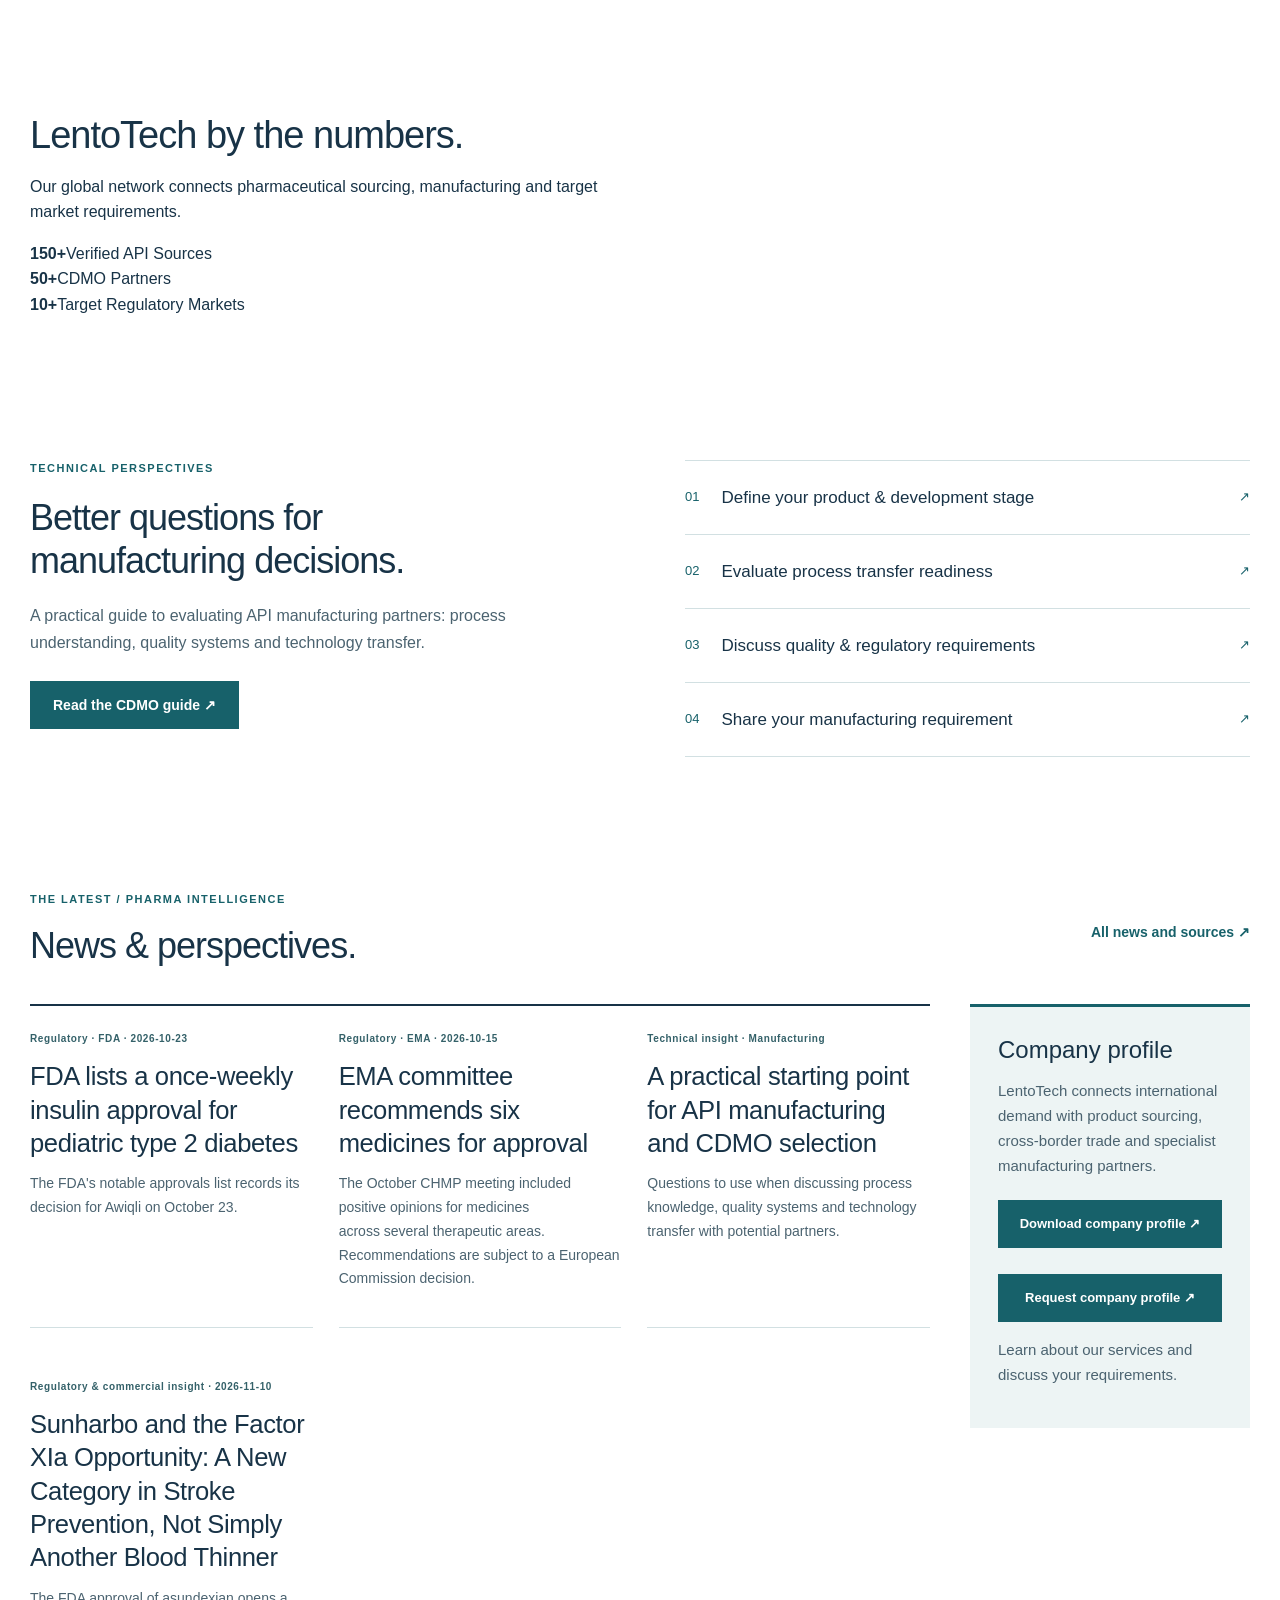
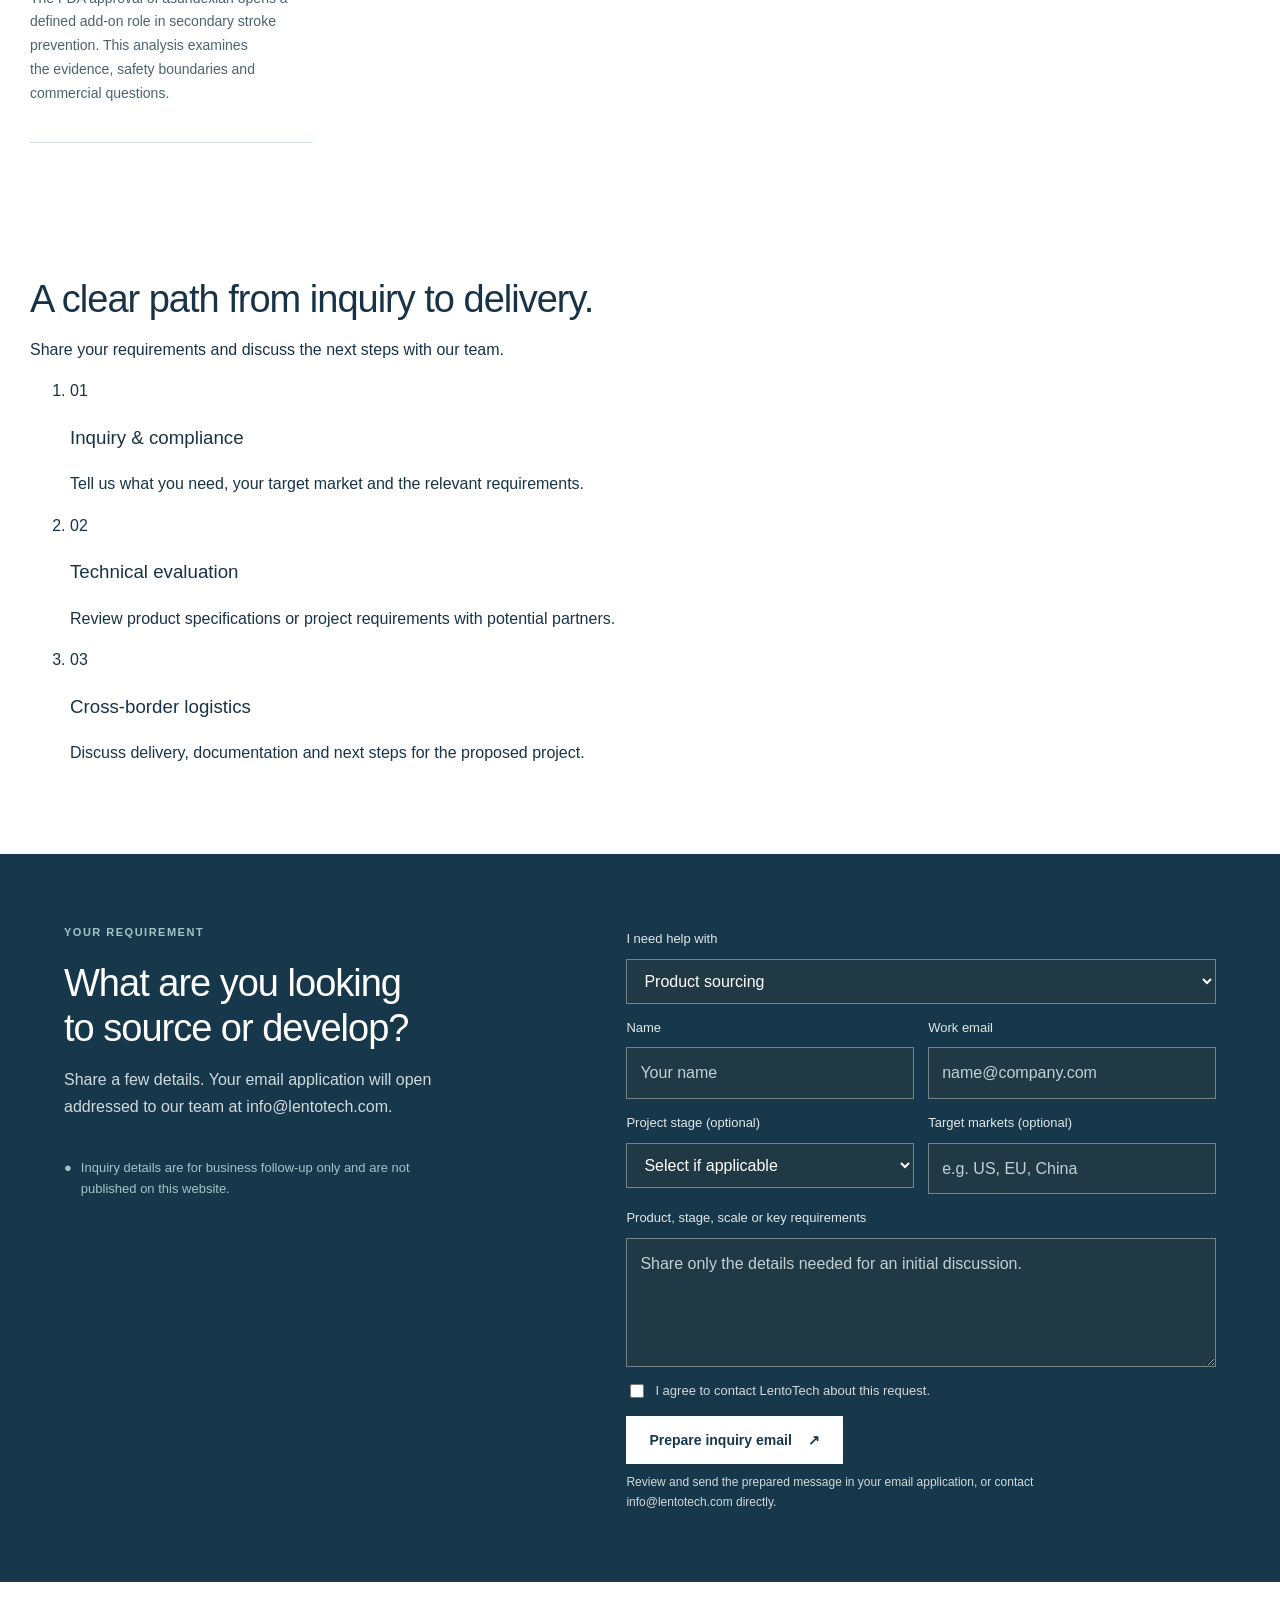
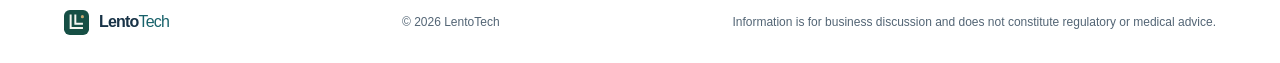
==== commit d0a0a704: "Refresh public website design and search discovery" ====
--- a/index.html
+++ b/index.html
@@ -38,13 +38,15 @@
       <a href="services.html"><span>02</span><strong>Supply, trade &amp; CDMO services</strong><b>↗</b></a>
       <a href="cdmo-guide.html"><span>03</span><strong data-i18n="insightsNav">Technical insights</strong><b>↗</b></a>
     </section>
+    <section class="site-summary" aria-labelledby="summary-title"><div><p class="eyebrow">GLOBAL PHARMACEUTICAL SOURCING</p><h2 id="summary-title" data-i18n="summaryTitle">A clearer route from product need to qualified discussion.</h2><p data-i18n="summaryText">LentoTech brings together pharmaceutical product discovery, sourcing and CDMO project discussions. Search the public catalog, describe your requirements, and discuss specifications, availability and documentation with our team.</p></div><div class="summary-links"><a href="products.html"><b data-i18n="summaryProducts">Explore the product catalog</b><span data-i18n="summaryProductHint">Product name or CAS</span></a><a href="services.html"><b data-i18n="summaryServices">Explore CDMO &amp; sourcing</b><span data-i18n="summaryServiceHint">Project requirements</span></a><a href="contact.html?topic=Product%20sourcing"><b data-i18n="summaryRequest">Submit a sourcing request</b><span data-i18n="summaryRequestHint">Business inquiry</span></a></div></section>
+
     
     
     
         <section class="section products" id="products"><div class="section-heading"><div><p class="eyebrow" data-i18n="productsEyebrow">SELECTED FOCUS</p><h2>Featured products</h2></div><a class="button catalog-link" href="products.html" data-i18n="browseCatalog">Browse product catalog ↗</a><span class="small-note" data-i18n="productsNote">Selected catalog entries · availability subject to confirmation</span></div><div class="product-spotlight" data-featured-products></div><div class="catalog-banner"><div><p class="eyebrow">APIS &amp; INTERMEDIATES</p><h3>Start with the molecule.</h3><p>Search the catalog by product name or CAS number. Request specifications and documentation for your target market.</p><a class="button" href="products.html">Explore the product catalog</a></div><img src="vials-illustrative.jpg" width="1400" height="700" alt="Illustrative pharmaceutical vials" loading="lazy" decoding="async"></div></section>
     <section class="capability-showcase section" id="capabilities"><div class="capability-showcase-head"><div><p class="eyebrow">CAPABILITIES</p><h2>Explore technologies and process expertise.</h2></div><p>Choose a technology to start a focused discussion about your project. Specific partner capabilities, availability and suitability require confirmation.</p></div><div class="capability-groups"><article class="capability-group"><div class="capability-group-heading"><h3>Chemical synthesis</h3><p>Route design and specialist transformations</p></div><div class="capability-chips"><a class="capability-chip" href="contact.html?topic=Chemical%20synthesis&amp;focus=Flow%20chemistry%20%2F%20microreactors">Flow chemistry / microreactors</a><a class="capability-chip" href="contact.html?topic=Chemical%20synthesis&amp;focus=Asymmetric%20%26%20chiral%20synthesis">Asymmetric &amp; chiral synthesis</a><a class="capability-chip" href="contact.html?topic=Chemical%20synthesis&amp;focus=Catalytic%20hydrogenation">Catalytic hydrogenation</a><a class="capability-chip" href="contact.html?topic=Chemical%20synthesis&amp;focus=Cross-coupling%20reactions">Cross-coupling reactions</a><a class="capability-chip" href="contact.html?topic=Chemical%20synthesis&amp;focus=Organometallic%20reactions">Organometallic reactions</a><a class="capability-chip" href="contact.html?topic=Chemical%20synthesis&amp;focus=Low-temperature%20reactions">Low-temperature reactions</a><a class="capability-chip" href="contact.html?topic=Chemical%20synthesis&amp;focus=Photochemistry">Photochemistry</a><a class="capability-chip" href="contact.html?topic=Chemical%20synthesis&amp;focus=Electrochemistry">Electrochemistry</a></div></article><article class="capability-group"><div class="capability-group-heading"><h3>Biocatalysis &amp; bioprocessing</h3><p>Biological routes and downstream processing</p></div><div class="capability-chips"><a class="capability-chip" href="contact.html?topic=Bioprocessing&amp;focus=Enzyme%20catalysis">Enzyme catalysis</a><a class="capability-chip" href="contact.html?topic=Bioprocessing&amp;focus=Biotransformation">Biotransformation</a><a class="capability-chip" href="contact.html?topic=Bioprocessing&amp;focus=Microbial%20fermentation">Microbial fermentation</a><a class="capability-chip" href="contact.html?topic=Bioprocessing&amp;focus=Enzyme%20screening">Enzyme screening</a><a class="capability-chip" href="contact.html?topic=Bioprocessing&amp;focus=Cell%20culture">Cell culture</a><a class="capability-chip" href="contact.html?topic=Bioprocessing&amp;focus=Separation%20%26%20purification">Separation &amp; purification</a><a class="capability-chip" href="contact.html?topic=Bioprocessing&amp;focus=Crystallization%20%26%20isolation">Crystallization &amp; isolation</a></div></article><article class="capability-group"><div class="capability-group-heading"><h3>Process development &amp; scale-up</h3><p>From route evaluation to manufacturing transfer</p></div><div class="capability-chips"><a class="capability-chip" href="contact.html?topic=Scale-up&amp;focus=Process%20optimization">Process optimization</a><a class="capability-chip" href="contact.html?topic=Scale-up&amp;focus=Continuous%20processing">Continuous processing</a><a class="capability-chip" href="contact.html?topic=Scale-up&amp;focus=Analytical%20method%20transfer">Analytical method transfer</a><a class="capability-chip" href="contact.html?topic=Scale-up&amp;focus=Scale-up%20%26%20tech%20transfer">Scale-up &amp; tech transfer</a><a class="capability-chip" href="contact.html?topic=Scale-up&amp;focus=High-potency%20containment">High-potency containment</a><a class="capability-chip" href="contact.html?topic=Scale-up&amp;focus=Impurity%20control">Impurity control</a><a class="capability-chip" href="contact.html?topic=Scale-up&amp;focus=Process%20safety%20assessment">Process safety assessment</a></div></article><article class="capability-group"><div class="capability-group-heading"><h3>Formulation &amp; drug product</h3><p>Development and manufacturing of finished dosage forms</p></div><div class="capability-chips"><a class="capability-chip" href="contact.html?topic=Formulation&amp;focus=Tablets%20%26%20capsules">Tablets &amp; capsules</a><a class="capability-chip" href="contact.html?topic=Formulation&amp;focus=Granules%20%26%20oral%20solids">Granules &amp; oral solids</a><a class="capability-chip" href="contact.html?topic=Formulation&amp;focus=Sterile%20powder%20%26%20lyophilization">Sterile powder &amp; lyophilization</a><a class="capability-chip" href="contact.html?topic=Formulation&amp;focus=Inhalation%20%26%20ophthalmic">Inhalation &amp; ophthalmic</a><a class="capability-chip" href="contact.html?topic=Formulation&amp;focus=Creams%2C%20ointments%20%26%20gels">Creams, ointments &amp; gels</a><a class="capability-chip" href="contact.html?topic=Formulation&amp;focus=Blow-fill-seal%20%28BFS%29">Blow-fill-seal (BFS)</a><a class="capability-chip" href="contact.html?topic=Formulation&amp;focus=Packaging%20development">Packaging development</a></div></article></div><a class="button" href="contact.html">Discuss your requirements ↗</a></section>
     <div data-capability-modules></div>
-    <section class="global-network section" aria-labelledby="network-title"><div><h2 id="network-title">LentoTech by the numbers.</h2><p>Our global network connects pharmaceutical sourcing, manufacturing and target market requirements.</p></div><div class="network-areas"><div><strong class="network-number">150+</strong><span>Verified API Sources</span></div><div><strong class="network-number">50+</strong><span>CDMO Partners</span></div><div><strong class="network-number">10+</strong><span>Target Regulatory Markets</span></div></div></section>
+    <section class="global-network section" aria-labelledby="network-title"><div><h2 id="network-title">LentoTech by the numbers.</h2><p>Our global network connects pharmaceutical sourcing, manufacturing and target market requirements.</p></div><div class="network-areas"><div><strong class="network-number" data-metric="api">150+</strong><span>Verified API Sources</span></div><div><strong class="network-number" data-metric="cdmo">50+</strong><span>CDMO Partners</span></div><div><strong class="network-number" data-metric="markets">10+</strong><span>Target Regulatory Markets</span></div></div></section>
     <section class="technical-feature"><div><p class="eyebrow">TECHNICAL PERSPECTIVES</p><h2>Better questions for manufacturing decisions.</h2><p>A practical guide to evaluating API manufacturing partners: process understanding, quality systems and technology transfer.</p><a class="button" href="cdmo-guide.html">Read the CDMO guide ↗</a></div><div class="guide-topics"><a href="cdmo-guide.html">01 <span>Define your product &amp; development stage</span>↗</a><a href="cdmo-guide.html">02 <span>Evaluate process transfer readiness</span>↗</a><a href="cdmo-guide.html">03 <span>Discuss quality &amp; regulatory requirements</span>↗</a><a href="#inquiry">04 <span>Share your manufacturing requirement</span>↗</a></div></section>
 <section class="news-home" id="intelligence"><div class="news-heading"><div><p class="eyebrow" data-i18n="newsEyebrow">THE LATEST / PHARMA INTELLIGENCE</p><h2 data-i18n="newsHeading">News &amp; perspectives.</h2></div><a class="text-link" href="news.html" data-i18n="allNews">All news and sources ↗</a></div><div class="news-layout"><div class="news-list"></div><aside class="news-aside company-download"><h3>Company profile</h3><p data-managed-company>LentoTech connects international demand with product sourcing, cross-border trade and specialist manufacturing partners.</p><a class="button" data-managed-company-file hidden>Download company profile ↗</a><a class="button secondary-profile" data-company-profile-request href="contact.html?topic=Company%20profile">Request company profile ↗</a><p>Learn about our services and discuss your requirements.</p></aside></div></section>
     <section class="collaboration-process section" aria-labelledby="process-title"><div class="process-intro"><h2 id="process-title">A clear path from inquiry to delivery.</h2><p>Share your requirements and discuss the next steps with our team.</p></div><ol class="process-steps"><li><span>01</span><h3>Inquiry &amp; compliance</h3><p>Tell us what you need, your target market and the relevant requirements.</p></li><li><span>02</span><h3>Technical evaluation</h3><p>Review product specifications or project requirements with potential partners.</p></li><li><span>03</span><h3>Cross-border logistics</h3><p>Discuss delivery, documentation and next steps for the proposed project.</p></li></ol></section>
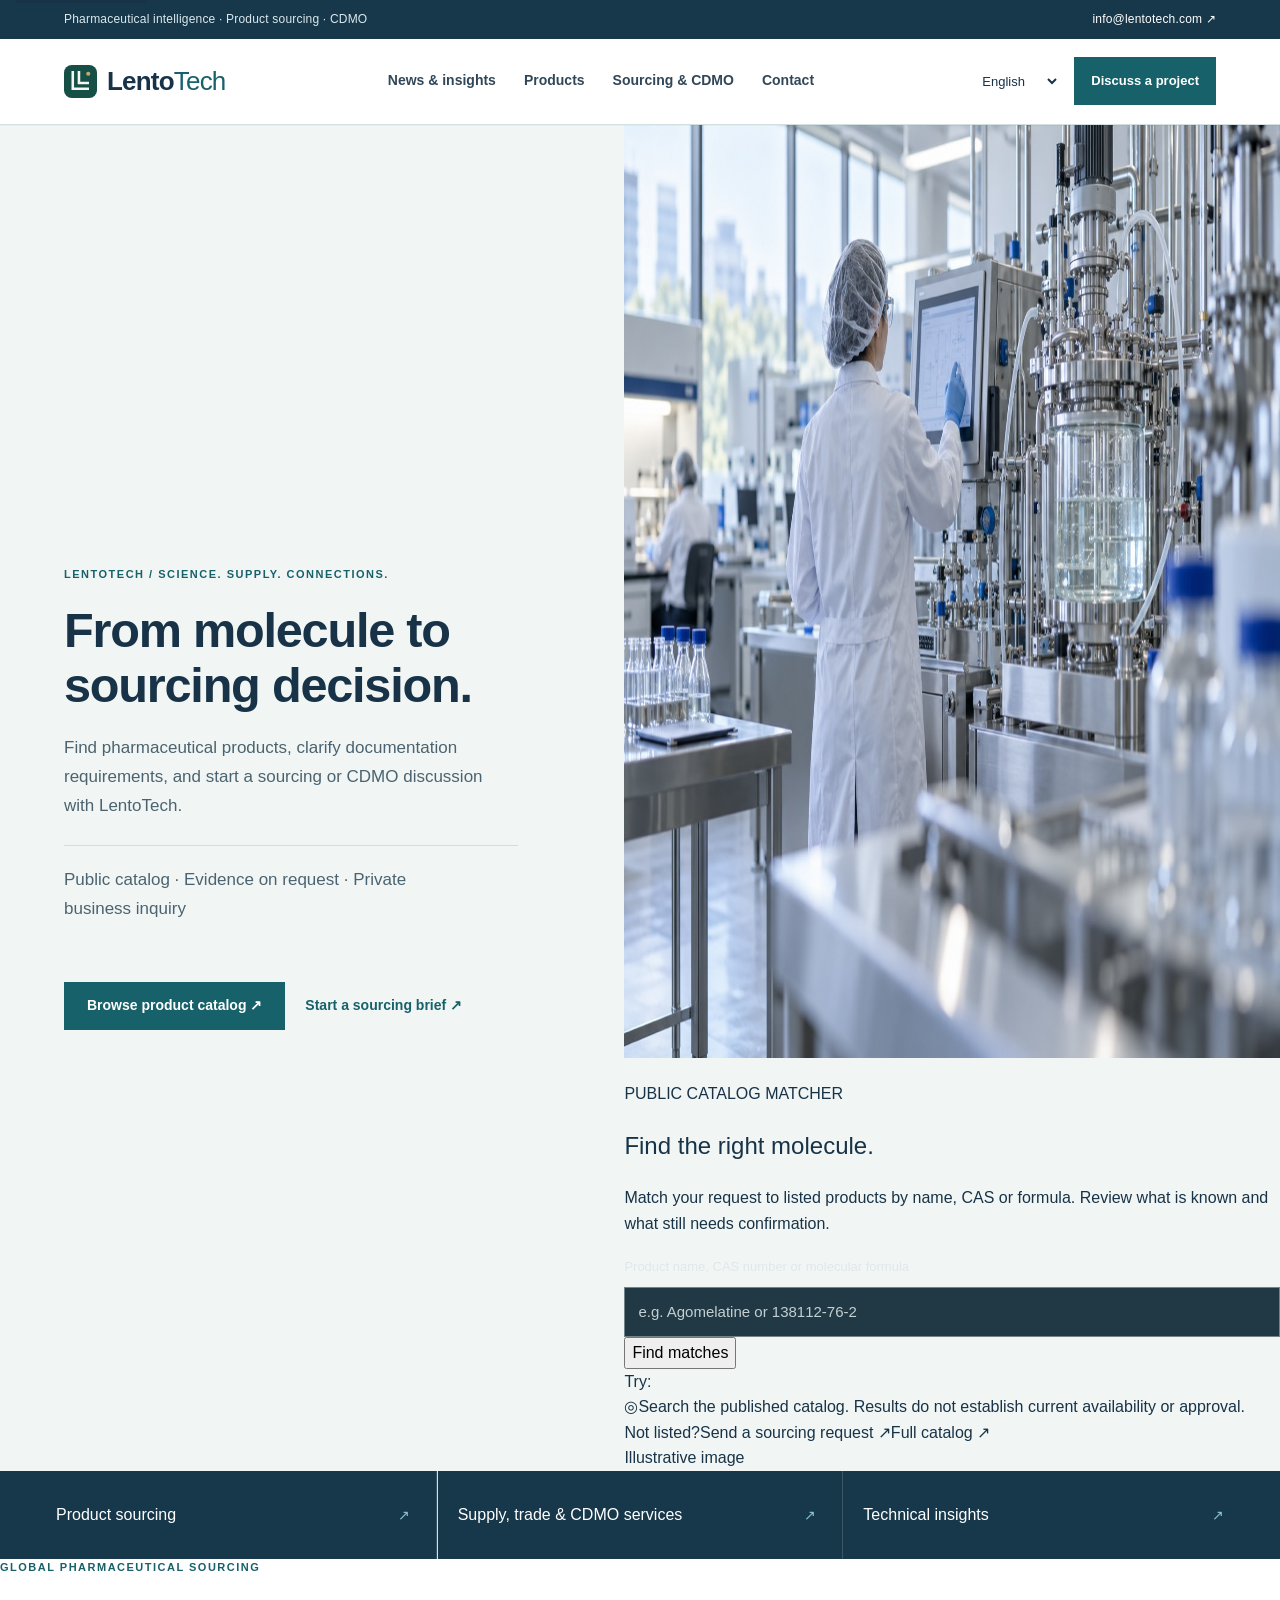
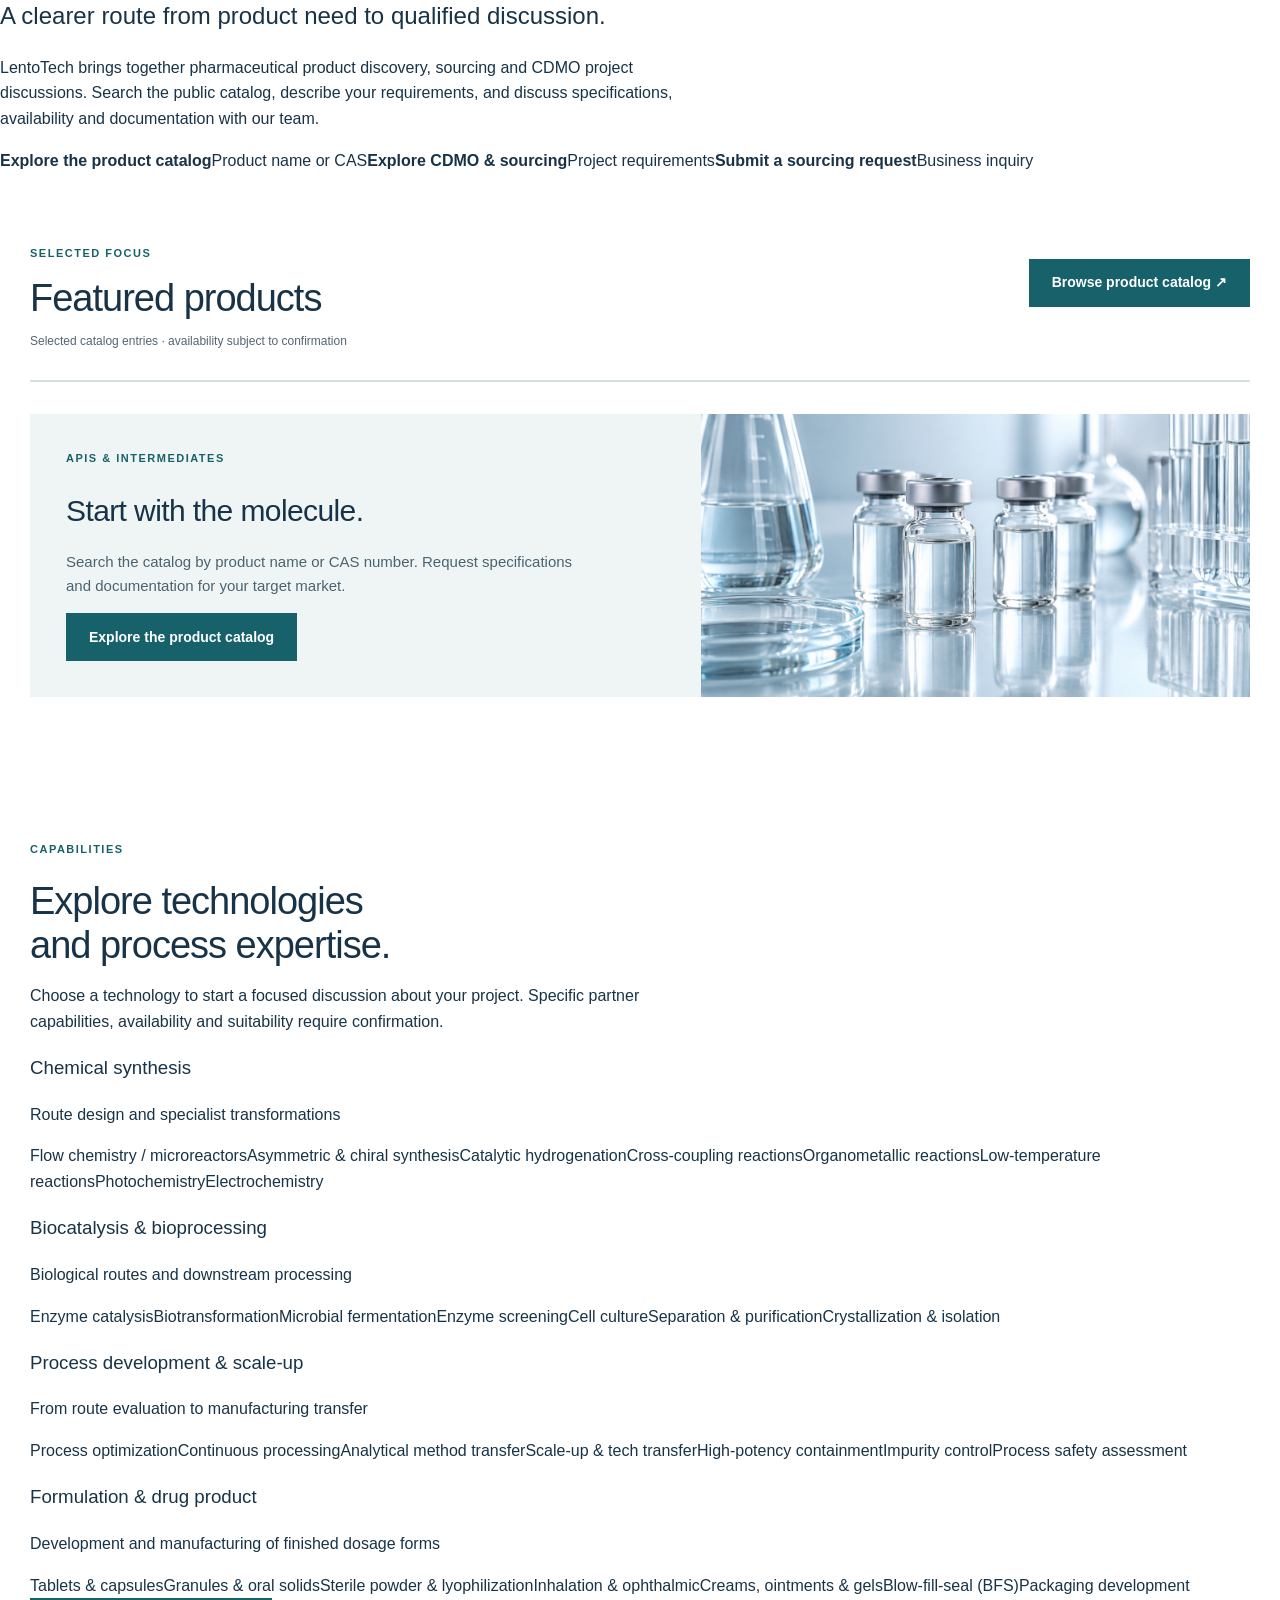
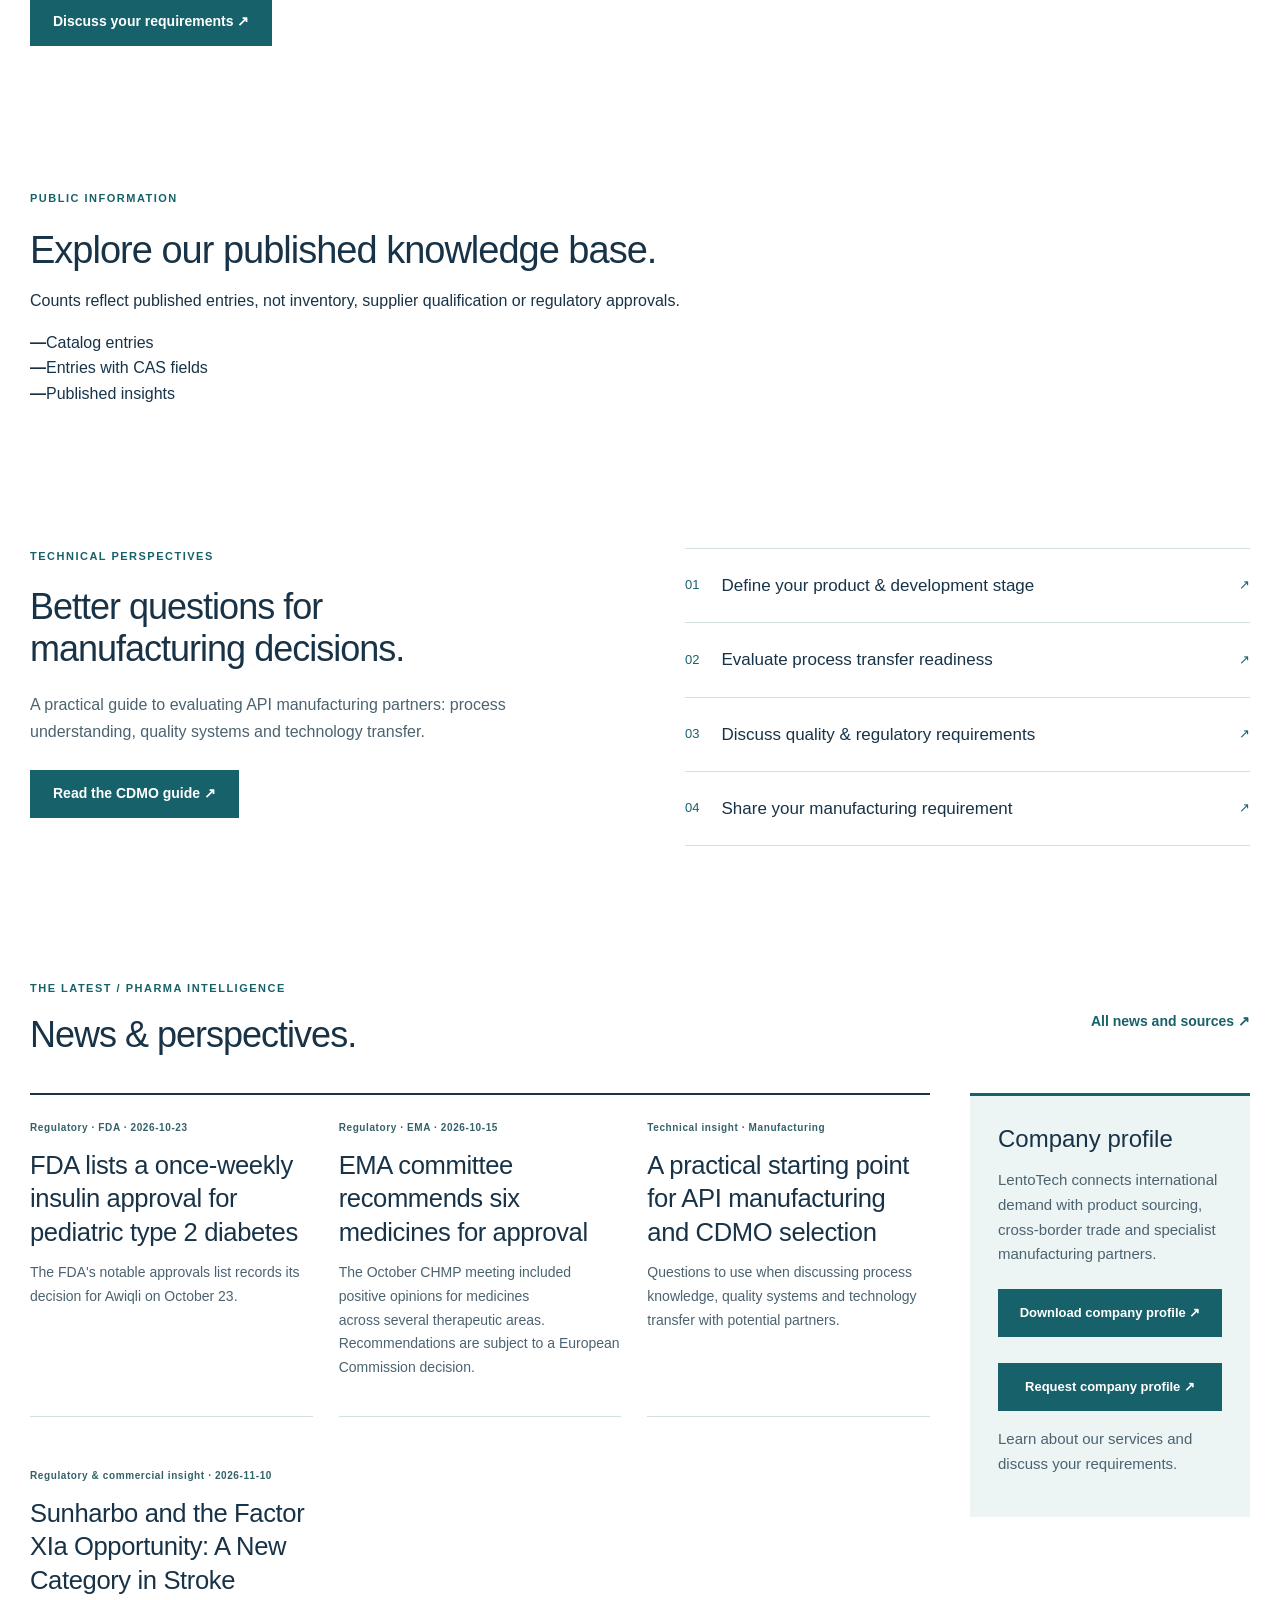
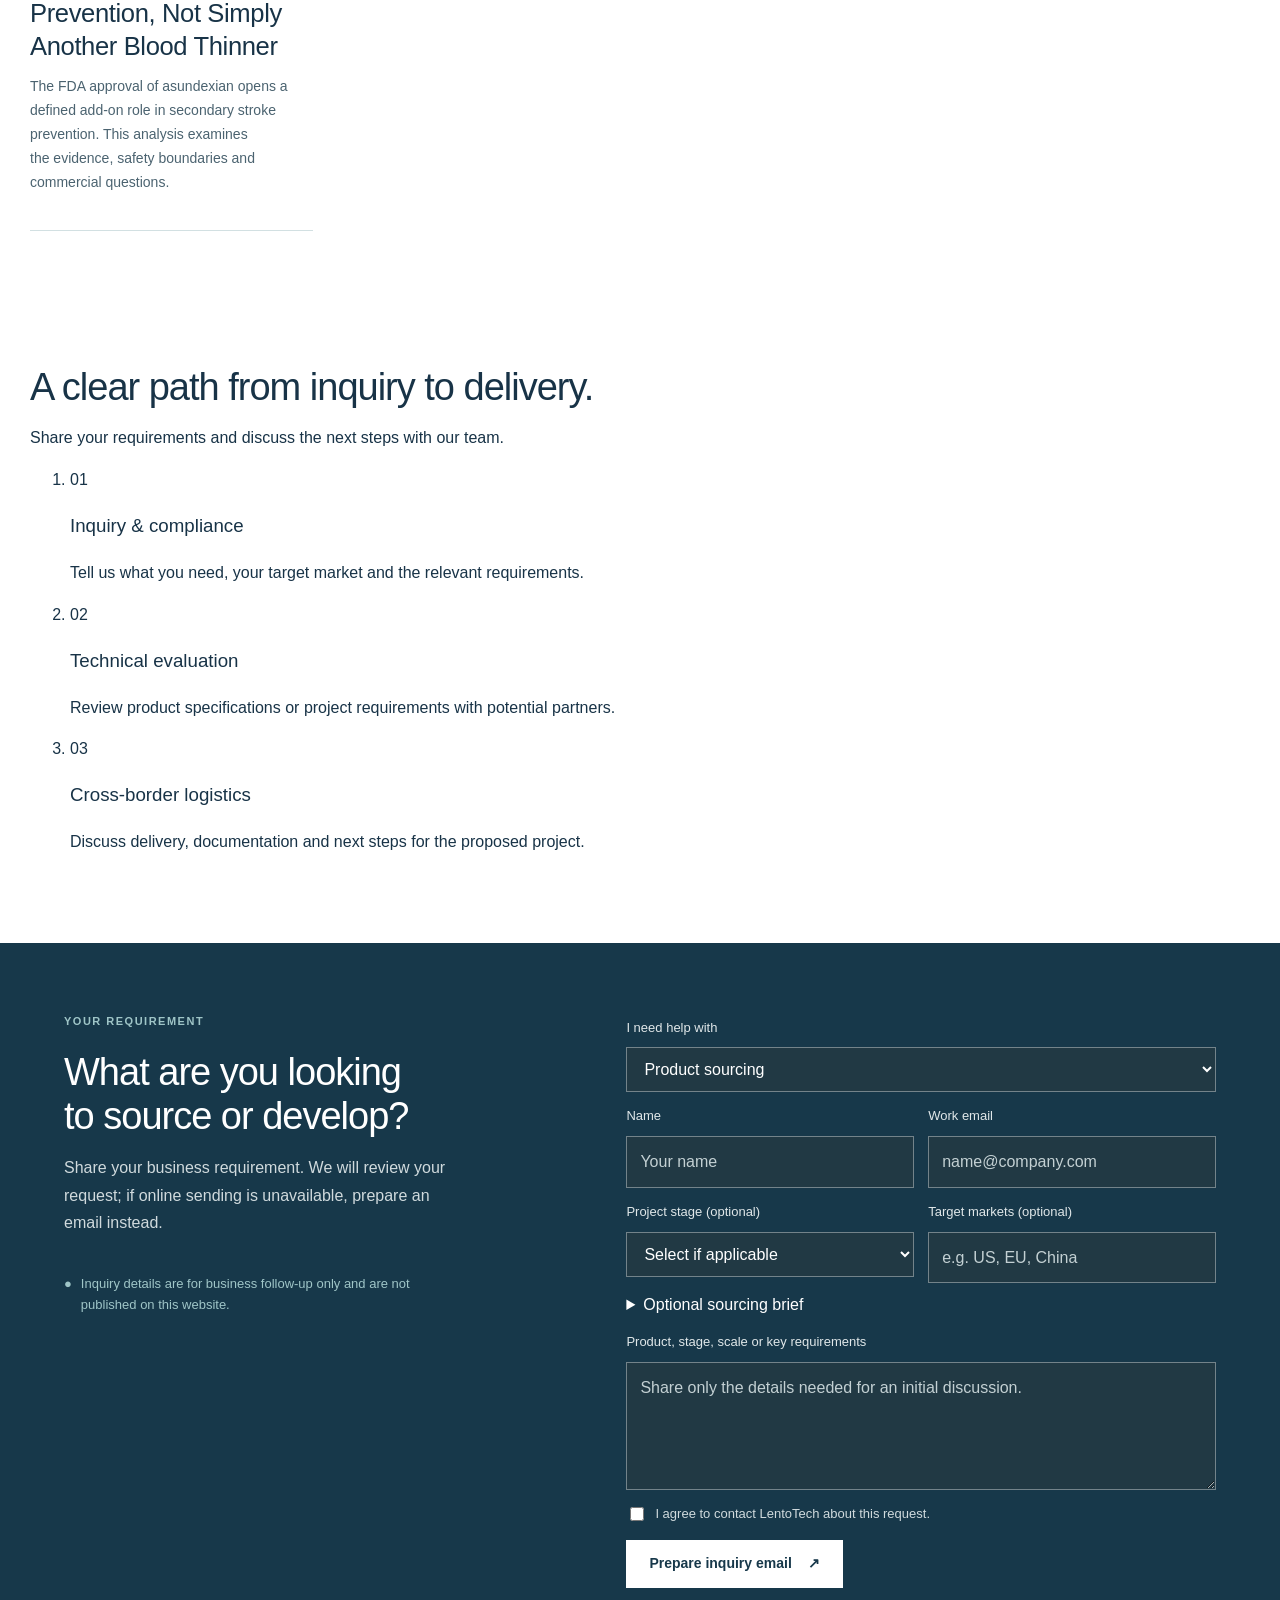
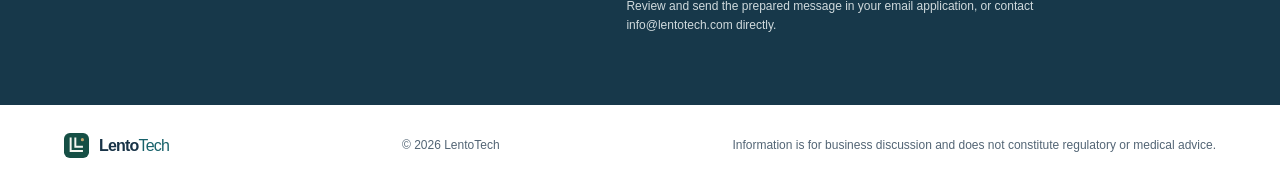
==== commit 7151693d: "Upgrade public sourcing experience and evidence-led design" ====
--- a/index.html
+++ b/index.html
@@ -17,7 +17,7 @@
   <link rel="stylesheet" href="styles.css"><link rel="stylesheet" href="design.css">
   <script defer src="app.js"></script>
   <script defer src="content.js"></script>
-  <script defer src="inquiry.js"></script>
+  <script defer src="inquiry.js"></script><script defer src="sourcing.js"></script>
   <script type="application/ld+json">{"@context":"https://schema.org","@type":"Organization","name":"LentoTech","url":"https://www.lentotech.com/","email":"info@lentotech.com","description":"Pharmaceutical intelligence, product sourcing and CDMO opportunity matching."}</script>
 <link rel="icon" type="image/svg+xml" href="favicon.svg"></head>
 <body><div class="utility-bar"><span>Pharmaceutical intelligence · Product sourcing · CDMO</span><a href="mailto:info@lentotech.com">info@lentotech.com ↗</a></div>
@@ -29,8 +29,8 @@
   </header>
   <main id="main">
     <section class="editorial-hero" id="top">
-      <div class="editorial-intro"><p class="eyebrow" data-i18n="editorialEyebrow">LENTOTECH / SCIENCE. SUPPLY. CONNECTIONS.</p><h1 data-i18n="editorialTitle">APIs, intermediates and manufacturing partners.</h1><p data-i18n="editorialLead">Find products by name or CAS number, and discuss sourcing, cross-border trade or CDMO requirements with LentoTech.</p><p class="hero-trust">Technical requirements · Quality considerations · Cross-border collaboration</p><div class="hero-actions"><a class="button" href="products.html" data-i18n="browseCatalog">Browse product catalog ↗</a><a class="text-link" href="services.html">Explore our services ↗</a></div></div>
-      <div class="hero-search-scene"><img src="lab-illustrative.jpg" alt="" width="1400" height="933" fetchpriority="high" decoding="async"><div class="hero-search-panel"><p class="hero-search-kicker">PRODUCT CATALOG</p><h2>Find the right molecule.</h2><p>Search APIs and intermediates by product name, CAS number or molecular formula.</p><form class="hero-search-form" action="products.html" method="get"><label for="catalog-query">Product name, CAS number or molecular formula</label><div class="hero-search-controls"><input id="catalog-query" type="search" name="q" placeholder="e.g. Agomelatine or 138112-76-2" autocomplete="off"><button type="submit">Search catalog</button></div></form><div class="hero-search-foot"><span>Looking for something specific?</span><a href="contact.html?topic=Product%20sourcing">Discuss your requirements</a></div></div><span class="hero-image-credit">Illustrative image</span></div>
+      <div class="editorial-intro"><p class="eyebrow" data-i18n="editorialEyebrow">LENTOTECH / SCIENCE. SUPPLY. CONNECTIONS.</p><h1 data-i18n="editorialTitle">From molecule to sourcing decision.</h1><p data-i18n="editorialLead">Find pharmaceutical products, clarify documentation requirements, and start a sourcing or CDMO discussion with LentoTech.</p><p class="hero-trust" data-i18n="heroEvidence">Public catalog · Evidence on request · Private business inquiry</p><div class="hero-actions"><a class="button" href="products.html" data-i18n="browseCatalog">Browse product catalog ↗</a><a class="text-link" href="contact.html" data-i18n="startBrief">Start a sourcing brief ↗</a></div></div>
+      <div class="hero-search-scene"><img src="lab-illustrative.jpg" alt="" width="1400" height="933" fetchpriority="high" decoding="async"><div class="hero-search-panel"><p class="hero-search-kicker"><span class="sourcing-live-dot" aria-hidden="true"></span><span data-i18n="matcherKicker">PUBLIC CATALOG MATCHER</span></p><h2 data-i18n="matcherTitle">Find the right molecule.</h2><p data-i18n="matcherLead">Match your request to listed products by name, CAS or formula. Review what is known and what still needs confirmation.</p><form class="hero-search-form" action="products.html" method="get"><label for="catalog-query" data-i18n="matcherLabel">Product name, CAS number or molecular formula</label><div class="hero-search-controls"><input id="catalog-query" type="search" name="q" placeholder="e.g. Agomelatine or 138112-76-2" autocomplete="off" maxlength="180" data-i18n-placeholder="matcherPlaceholder"><button type="submit" data-i18n="matcherSubmit">Find matches</button></div></form><div class="matcher-examples" aria-label="Example catalog queries"><span data-i18n="matcherTry">Try:</span><span data-sourcing-examples></span></div><div id="sourcing-results" class="sourcing-results" aria-live="polite" aria-atomic="false"></div><script type="application/json" id="sourcing-index">[]</script><div class="hero-search-foot"><span data-i18n="matcherFooter">Not listed?</span><a href="contact.html?topic=Product%20sourcing" data-i18n="matcherRequest">Send a sourcing request ↗</a><a class="matcher-all" href="products.html" data-i18n="matcherAll">Full catalog ↗</a></div></div><span class="hero-image-credit">Illustrative image</span></div>
     </section>
 
     <section class="audience-paths" aria-label="Explore LentoTech">
@@ -38,7 +38,7 @@
       <a href="services.html"><span>02</span><strong>Supply, trade &amp; CDMO services</strong><b>↗</b></a>
       <a href="cdmo-guide.html"><span>03</span><strong data-i18n="insightsNav">Technical insights</strong><b>↗</b></a>
     </section>
-    <section class="site-summary" aria-labelledby="summary-title"><div><p class="eyebrow">GLOBAL PHARMACEUTICAL SOURCING</p><h2 id="summary-title" data-i18n="summaryTitle">A clearer route from product need to qualified discussion.</h2><p data-i18n="summaryText">LentoTech brings together pharmaceutical product discovery, sourcing and CDMO project discussions. Search the public catalog, describe your requirements, and discuss specifications, availability and documentation with our team.</p></div><div class="summary-links"><a href="products.html"><b data-i18n="summaryProducts">Explore the product catalog</b><span data-i18n="summaryProductHint">Product name or CAS</span></a><a href="services.html"><b data-i18n="summaryServices">Explore CDMO &amp; sourcing</b><span data-i18n="summaryServiceHint">Project requirements</span></a><a href="contact.html?topic=Product%20sourcing"><b data-i18n="summaryRequest">Submit a sourcing request</b><span data-i18n="summaryRequestHint">Business inquiry</span></a></div></section>
+    <section class="site-summary" aria-labelledby="summary-title"><div><p class="eyebrow">GLOBAL PHARMACEUTICAL SOURCING</p><h2 id="summary-title" data-i18n="summaryTitle">A clearer route from product need to qualified discussion.</h2><p data-i18n="summaryText">LentoTech brings together pharmaceutical product discovery, sourcing and CDMO project discussions. Search the public catalog, describe your requirements, and discuss specifications, availability and documentation with our team.</p></div><div class="summary-links sourcing-steps"><a href="products.html"><b data-i18n="summaryProducts">Explore the product catalog</b><span data-i18n="summaryProductHint">Product name or CAS</span></a><a href="services.html"><b data-i18n="summaryServices">Explore CDMO &amp; sourcing</b><span data-i18n="summaryServiceHint">Project requirements</span></a><a href="contact.html?topic=Product%20sourcing"><b data-i18n="summaryRequest">Submit a sourcing request</b><span data-i18n="summaryRequestHint">Business inquiry</span></a></div></section>
 
     
     
@@ -46,11 +46,11 @@
         <section class="section products" id="products"><div class="section-heading"><div><p class="eyebrow" data-i18n="productsEyebrow">SELECTED FOCUS</p><h2>Featured products</h2></div><a class="button catalog-link" href="products.html" data-i18n="browseCatalog">Browse product catalog ↗</a><span class="small-note" data-i18n="productsNote">Selected catalog entries · availability subject to confirmation</span></div><div class="product-spotlight" data-featured-products></div><div class="catalog-banner"><div><p class="eyebrow">APIS &amp; INTERMEDIATES</p><h3>Start with the molecule.</h3><p>Search the catalog by product name or CAS number. Request specifications and documentation for your target market.</p><a class="button" href="products.html">Explore the product catalog</a></div><img src="vials-illustrative.jpg" width="1400" height="700" alt="Illustrative pharmaceutical vials" loading="lazy" decoding="async"></div></section>
     <section class="capability-showcase section" id="capabilities"><div class="capability-showcase-head"><div><p class="eyebrow">CAPABILITIES</p><h2>Explore technologies and process expertise.</h2></div><p>Choose a technology to start a focused discussion about your project. Specific partner capabilities, availability and suitability require confirmation.</p></div><div class="capability-groups"><article class="capability-group"><div class="capability-group-heading"><h3>Chemical synthesis</h3><p>Route design and specialist transformations</p></div><div class="capability-chips"><a class="capability-chip" href="contact.html?topic=Chemical%20synthesis&amp;focus=Flow%20chemistry%20%2F%20microreactors">Flow chemistry / microreactors</a><a class="capability-chip" href="contact.html?topic=Chemical%20synthesis&amp;focus=Asymmetric%20%26%20chiral%20synthesis">Asymmetric &amp; chiral synthesis</a><a class="capability-chip" href="contact.html?topic=Chemical%20synthesis&amp;focus=Catalytic%20hydrogenation">Catalytic hydrogenation</a><a class="capability-chip" href="contact.html?topic=Chemical%20synthesis&amp;focus=Cross-coupling%20reactions">Cross-coupling reactions</a><a class="capability-chip" href="contact.html?topic=Chemical%20synthesis&amp;focus=Organometallic%20reactions">Organometallic reactions</a><a class="capability-chip" href="contact.html?topic=Chemical%20synthesis&amp;focus=Low-temperature%20reactions">Low-temperature reactions</a><a class="capability-chip" href="contact.html?topic=Chemical%20synthesis&amp;focus=Photochemistry">Photochemistry</a><a class="capability-chip" href="contact.html?topic=Chemical%20synthesis&amp;focus=Electrochemistry">Electrochemistry</a></div></article><article class="capability-group"><div class="capability-group-heading"><h3>Biocatalysis &amp; bioprocessing</h3><p>Biological routes and downstream processing</p></div><div class="capability-chips"><a class="capability-chip" href="contact.html?topic=Bioprocessing&amp;focus=Enzyme%20catalysis">Enzyme catalysis</a><a class="capability-chip" href="contact.html?topic=Bioprocessing&amp;focus=Biotransformation">Biotransformation</a><a class="capability-chip" href="contact.html?topic=Bioprocessing&amp;focus=Microbial%20fermentation">Microbial fermentation</a><a class="capability-chip" href="contact.html?topic=Bioprocessing&amp;focus=Enzyme%20screening">Enzyme screening</a><a class="capability-chip" href="contact.html?topic=Bioprocessing&amp;focus=Cell%20culture">Cell culture</a><a class="capability-chip" href="contact.html?topic=Bioprocessing&amp;focus=Separation%20%26%20purification">Separation &amp; purification</a><a class="capability-chip" href="contact.html?topic=Bioprocessing&amp;focus=Crystallization%20%26%20isolation">Crystallization &amp; isolation</a></div></article><article class="capability-group"><div class="capability-group-heading"><h3>Process development &amp; scale-up</h3><p>From route evaluation to manufacturing transfer</p></div><div class="capability-chips"><a class="capability-chip" href="contact.html?topic=Scale-up&amp;focus=Process%20optimization">Process optimization</a><a class="capability-chip" href="contact.html?topic=Scale-up&amp;focus=Continuous%20processing">Continuous processing</a><a class="capability-chip" href="contact.html?topic=Scale-up&amp;focus=Analytical%20method%20transfer">Analytical method transfer</a><a class="capability-chip" href="contact.html?topic=Scale-up&amp;focus=Scale-up%20%26%20tech%20transfer">Scale-up &amp; tech transfer</a><a class="capability-chip" href="contact.html?topic=Scale-up&amp;focus=High-potency%20containment">High-potency containment</a><a class="capability-chip" href="contact.html?topic=Scale-up&amp;focus=Impurity%20control">Impurity control</a><a class="capability-chip" href="contact.html?topic=Scale-up&amp;focus=Process%20safety%20assessment">Process safety assessment</a></div></article><article class="capability-group"><div class="capability-group-heading"><h3>Formulation &amp; drug product</h3><p>Development and manufacturing of finished dosage forms</p></div><div class="capability-chips"><a class="capability-chip" href="contact.html?topic=Formulation&amp;focus=Tablets%20%26%20capsules">Tablets &amp; capsules</a><a class="capability-chip" href="contact.html?topic=Formulation&amp;focus=Granules%20%26%20oral%20solids">Granules &amp; oral solids</a><a class="capability-chip" href="contact.html?topic=Formulation&amp;focus=Sterile%20powder%20%26%20lyophilization">Sterile powder &amp; lyophilization</a><a class="capability-chip" href="contact.html?topic=Formulation&amp;focus=Inhalation%20%26%20ophthalmic">Inhalation &amp; ophthalmic</a><a class="capability-chip" href="contact.html?topic=Formulation&amp;focus=Creams%2C%20ointments%20%26%20gels">Creams, ointments &amp; gels</a><a class="capability-chip" href="contact.html?topic=Formulation&amp;focus=Blow-fill-seal%20%28BFS%29">Blow-fill-seal (BFS)</a><a class="capability-chip" href="contact.html?topic=Formulation&amp;focus=Packaging%20development">Packaging development</a></div></article></div><a class="button" href="contact.html">Discuss your requirements ↗</a></section>
     <div data-capability-modules></div>
-    <section class="global-network section" aria-labelledby="network-title"><div><h2 id="network-title">LentoTech by the numbers.</h2><p>Our global network connects pharmaceutical sourcing, manufacturing and target market requirements.</p></div><div class="network-areas"><div><strong class="network-number" data-metric="api">150+</strong><span>Verified API Sources</span></div><div><strong class="network-number" data-metric="cdmo">50+</strong><span>CDMO Partners</span></div><div><strong class="network-number" data-metric="markets">10+</strong><span>Target Regulatory Markets</span></div></div></section>
+    <section class="global-network section sourcing-evidence" aria-labelledby="network-title"><div><p class="eyebrow" data-i18n="evidenceEyebrow">PUBLIC INFORMATION</p><h2 id="network-title" data-i18n="evidenceTitle">Explore our published knowledge base.</h2><p data-i18n="evidenceLead">Counts reflect published entries, not inventory, supplier qualification or regulatory approvals.</p></div><div class="network-areas"><div><strong class="network-number" data-metric="catalog">—</strong><span data-i18n="metricCatalog">Catalog entries</span></div><div><strong class="network-number" data-metric="cas">—</strong><span data-i18n="metricCAS">Entries with CAS fields</span></div><div><strong class="network-number" data-metric="insights">—</strong><span data-i18n="metricInsights">Published insights</span></div></div></section>
     <section class="technical-feature"><div><p class="eyebrow">TECHNICAL PERSPECTIVES</p><h2>Better questions for manufacturing decisions.</h2><p>A practical guide to evaluating API manufacturing partners: process understanding, quality systems and technology transfer.</p><a class="button" href="cdmo-guide.html">Read the CDMO guide ↗</a></div><div class="guide-topics"><a href="cdmo-guide.html">01 <span>Define your product &amp; development stage</span>↗</a><a href="cdmo-guide.html">02 <span>Evaluate process transfer readiness</span>↗</a><a href="cdmo-guide.html">03 <span>Discuss quality &amp; regulatory requirements</span>↗</a><a href="#inquiry">04 <span>Share your manufacturing requirement</span>↗</a></div></section>
 <section class="news-home" id="intelligence"><div class="news-heading"><div><p class="eyebrow" data-i18n="newsEyebrow">THE LATEST / PHARMA INTELLIGENCE</p><h2 data-i18n="newsHeading">News &amp; perspectives.</h2></div><a class="text-link" href="news.html" data-i18n="allNews">All news and sources ↗</a></div><div class="news-layout"><div class="news-list"></div><aside class="news-aside company-download"><h3>Company profile</h3><p data-managed-company>LentoTech connects international demand with product sourcing, cross-border trade and specialist manufacturing partners.</p><a class="button" data-managed-company-file hidden>Download company profile ↗</a><a class="button secondary-profile" data-company-profile-request href="contact.html?topic=Company%20profile">Request company profile ↗</a><p>Learn about our services and discuss your requirements.</p></aside></div></section>
     <section class="collaboration-process section" aria-labelledby="process-title"><div class="process-intro"><h2 id="process-title">A clear path from inquiry to delivery.</h2><p>Share your requirements and discuss the next steps with our team.</p></div><ol class="process-steps"><li><span>01</span><h3>Inquiry &amp; compliance</h3><p>Tell us what you need, your target market and the relevant requirements.</p></li><li><span>02</span><h3>Technical evaluation</h3><p>Review product specifications or project requirements with potential partners.</p></li><li><span>03</span><h3>Cross-border logistics</h3><p>Discuss delivery, documentation and next steps for the proposed project.</p></li></ol></section>
-    <section class="inquiry" id="inquiry"><div class="inquiry-copy"><p class="eyebrow" data-i18n="inquiryEyebrow">YOUR REQUIREMENT</p><h2 data-i18n="inquiryTitle">What are you looking to source or develop?</h2><p data-i18n="inquiryText">Share a few details. Your email application will open addressed to our team at info@lentotech.com.</p><div class="private-note"><span>●</span><span data-i18n="privateNote">Inquiry details are for business follow-up only and are not published on this website.</span></div></div><form id="inquiry-form"><label for="inquiry-type" data-i18n="typeLabel">I need help with</label><select id="inquiry-type" name="type" required><option value="Product sourcing" data-i18n="typeProduct">Product sourcing</option><option value="CDMO project" data-i18n="typeCDMO">CDMO project</option><option value="Supplier search" data-i18n="typeSupplier">Supplier search</option><option value="Other" data-i18n="typeOther">Other</option></select><div class="form-row"><div><label for="name" data-i18n="nameLabel">Name</label><input id="name" name="name" required maxlength="120" autocomplete="name" placeholder="Your name" data-i18n-placeholder="namePlaceholder"></div><div><label for="email" data-i18n="emailLabel">Work email</label><input id="email" name="email" type="email" required maxlength="254" autocomplete="email" placeholder="name@company.com" data-i18n-placeholder="emailPlaceholder"></div></div><div class="form-row"><div><label for="project-stage">Project stage (optional)</label><select id="project-stage" name="stage"><option value="">Select if applicable</option><option>Preclinical</option><option>Clinical (Phase I–III)</option><option>Commercial</option><option>Other / not sure</option></select></div><div><label for="target-market">Target markets (optional)</label><input id="target-market" name="market" maxlength="120" placeholder="e.g. US, EU, China"></div></div><label for="requirement" data-i18n="detailsLabel">Product, stage, scale or key requirements</label><textarea id="requirement" name="requirement" rows="4" required maxlength="1200" placeholder="For example: scale, specifications, containment or timeline. Do not submit confidential material." data-i18n-placeholder="detailsPlaceholder"></textarea><label class="consent"><input type="checkbox" required><span data-i18n="consent">I agree to contact LentoTech about this request.</span></label><button class="button" type="submit"><span data-i18n="submitInquiry">Prepare inquiry email</span><span>↗</span></button><p class="form-note" id="form-note" role="status" data-i18n="formNote">Review and send the prepared message in your email application, or contact info@lentotech.com directly.</p></form></section>
+    <section class="inquiry" id="inquiry"><div class="inquiry-copy"><p class="eyebrow" data-i18n="inquiryEyebrow">YOUR REQUIREMENT</p><h2 data-i18n="inquiryTitle">What are you looking to source or develop?</h2><p data-i18n="inquiryText">Share your business requirement. We will review your request; if online sending is unavailable, prepare an email instead.</p><div class="private-note"><span>●</span><span data-i18n="privateNote">Inquiry details are for business follow-up only and are not published on this website.</span></div></div><form id="inquiry-form"><label for="inquiry-type" data-i18n="typeLabel">I need help with</label><select id="inquiry-type" name="type" required><option value="Product sourcing" data-i18n="typeProduct">Product sourcing</option><option value="CDMO project" data-i18n="typeCDMO">CDMO project</option><option value="Supplier search" data-i18n="typeSupplier">Supplier search</option><option value="Other" data-i18n="typeOther">Other</option></select><div class="form-row"><div><label for="name" data-i18n="nameLabel">Name</label><input id="name" name="name" required maxlength="120" autocomplete="name" placeholder="Your name" data-i18n-placeholder="namePlaceholder"></div><div><label for="email" data-i18n="emailLabel">Work email</label><input id="email" name="email" type="email" required maxlength="254" autocomplete="email" placeholder="name@company.com" data-i18n-placeholder="emailPlaceholder"></div></div><div class="form-row"><div><label for="project-stage" data-i18n="briefStage">Project stage (optional)</label><select id="project-stage" name="stage"><option value="" data-i18n="stageChoose">Select if applicable</option><option value="Preclinical" data-i18n="stagePreclinical">Preclinical</option><option value="Clinical (Phase I–III)" data-i18n="stageClinical">Clinical (Phase I–III)</option><option value="Commercial" data-i18n="stageCommercial">Commercial</option><option value="Other / not sure" data-i18n="stageOther">Other / not sure</option></select></div><div><label for="target-market" data-i18n="briefMarket">Target markets (optional)</label><input id="target-market" name="market" maxlength="120" placeholder="e.g. US, EU, China"></div></div><details class="sourcing-brief-fields"><summary data-i18n="briefTitle">Optional sourcing brief</summary><div class="form-row"><div><label for="brief-company" data-i18n="briefCompany">Company / organization</label><input id="brief-company" name="company" maxlength="100" autocomplete="organization"></div><div><label for="brief-product" data-i18n="briefProduct">Product name or CAS</label><input id="brief-product" name="product" maxlength="180" autocomplete="off"></div></div><div class="form-row"><div><label for="brief-quantity" data-i18n="briefQuantity">Requested quantity / unit</label><input id="brief-quantity" name="quantity" maxlength="80" placeholder="e.g. 5 kg" data-i18n-placeholder="briefQuantityPlaceholder"></div><div><label for="brief-specification" data-i18n="briefSpec">Required grade / specification</label><input id="brief-specification" name="specification" maxlength="160"></div></div><label for="brief-documents" data-i18n="briefDocs">Requested quality / regulatory documents</label><input id="brief-documents" name="documents" maxlength="160" placeholder="e.g. COA, GMP, DMF or CEP if applicable" data-i18n-placeholder="briefDocsPlaceholder"></details><label for="requirement" data-i18n="detailsLabel">Product, stage, scale or key requirements</label><textarea id="requirement" name="requirement" rows="4" required maxlength="1200" placeholder="For example: scale, specifications, containment or timeline. Do not submit confidential material." data-i18n-placeholder="detailsPlaceholder"></textarea><label class="consent"><input type="checkbox" required><span data-i18n="consent">I agree to contact LentoTech about this request.</span></label><button class="button" type="submit"><span data-i18n="submitInquiry">Prepare inquiry email</span><span>↗</span></button><p class="form-note" id="form-note" role="status" data-i18n="formNote">Review and send the prepared message in your email application, or contact info@lentotech.com directly.</p></form></section>
 
   </main>
   <footer><a class="brand" href="#top"><span class="brand-mark">L</span><span>Lento<span class="brand-light">Tech</span></span></a><span>© <span id="year"></span> LentoTech</span><span data-i18n="footerNote">Information is for business discussion and does not constitute regulatory or medical advice.</span></footer>
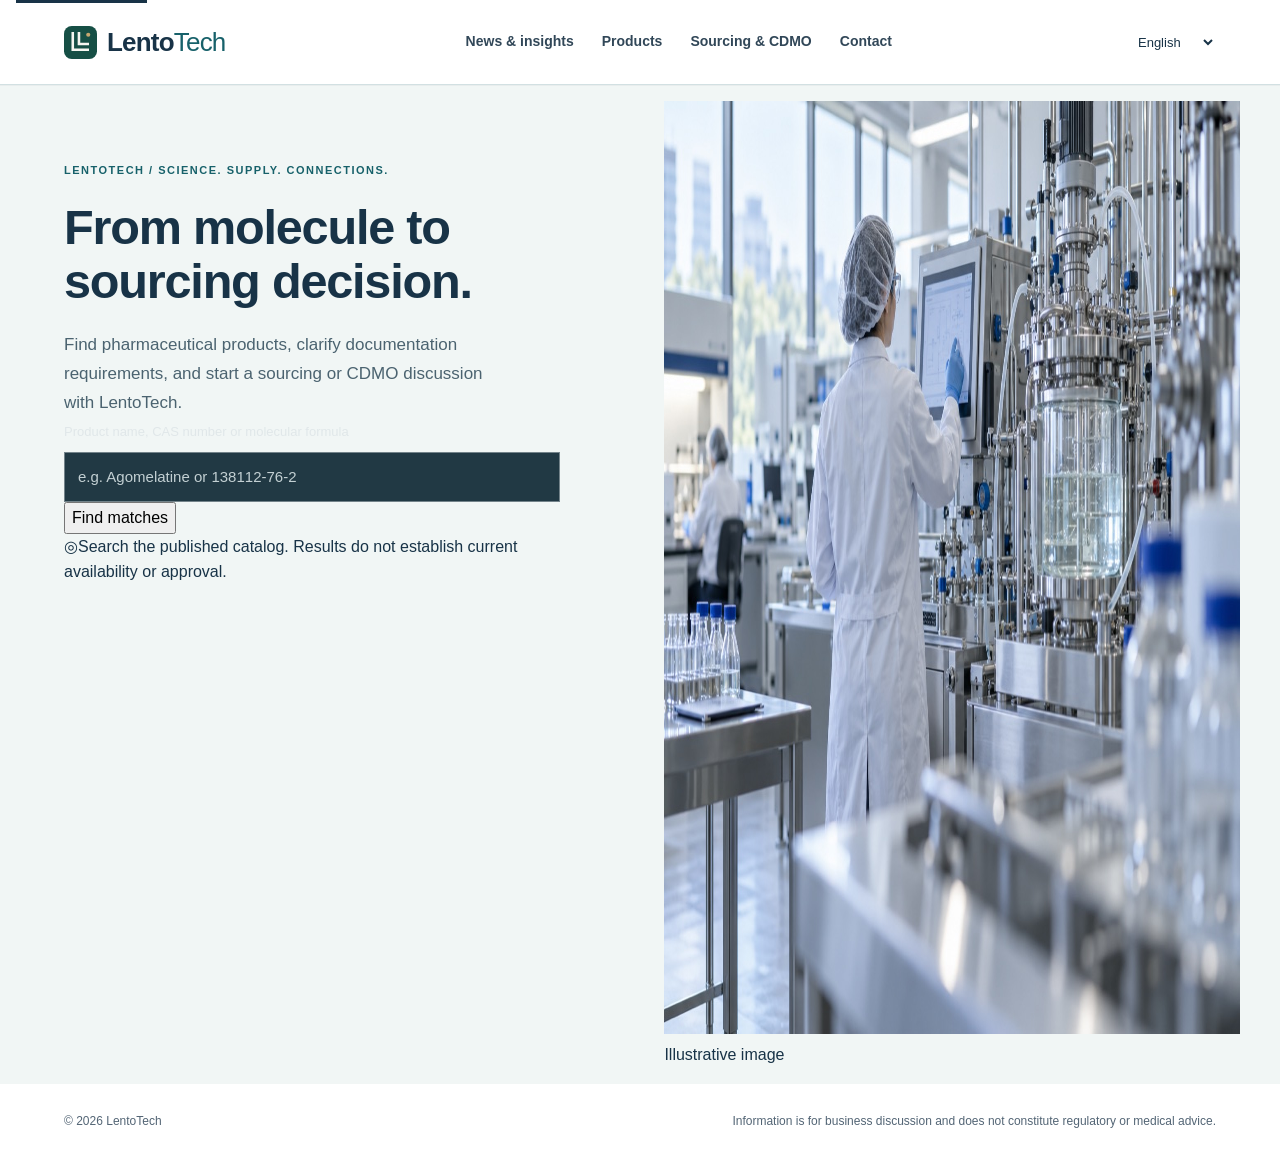
==== commit 89a8b3df: "Give LentoTech a one-screen homepage and dedicated topic pages" ====
--- a/index.html
+++ b/index.html
@@ -16,43 +16,33 @@
   <link rel="canonical" href="https://www.lentotech.com/">
   <link rel="stylesheet" href="styles.css"><link rel="stylesheet" href="design.css">
   <script defer src="app.js"></script>
-  <script defer src="content.js"></script>
-  <script defer src="inquiry.js"></script><script defer src="sourcing.js"></script>
+  <script defer src="sourcing.js"></script>
   <script type="application/ld+json">{"@context":"https://schema.org","@type":"Organization","name":"LentoTech","url":"https://www.lentotech.com/","email":"info@lentotech.com","description":"Pharmaceutical intelligence, product sourcing and CDMO opportunity matching."}</script>
 <link rel="icon" type="image/svg+xml" href="favicon.svg"></head>
-<body><div class="utility-bar"><span>Pharmaceutical intelligence · Product sourcing · CDMO</span><a href="mailto:info@lentotech.com">info@lentotech.com ↗</a></div>
+<body class="site-portal">
   <a class="skip-link" href="#main" data-i18n="skipToContent">Skip to content</a>
   <header class="site-header">
     <a class="brand" href="index.html" aria-label="LentoTech home"><span class="brand-mark">L</span><span>Lento<span class="brand-light">Tech</span></span></a>
     <nav aria-label="Primary navigation" data-i18n-aria="navPrimaryLabel"><a href="news.html" data-i18n="newsNav">News &amp; insights</a><a href="products.html" data-i18n="navProducts">Products</a><a href="services.html" data-i18n="navCapabilities">CDMO services</a><a href="contact.html">Contact</a></nav>
-    <div class="header-actions"><label class="sr-only" for="language" data-i18n="languageLabel">Choose language</label><select id="language"><option value="en">English</option><option value="zh">简体中文</option><option value="ja">日本語</option><option value="es">Español</option><option value="pt">Português</option></select><a class="button button-small" href="#inquiry" data-i18n="navInquiry">Discuss a project</a></div>
+    <div class="header-actions"><label class="sr-only" for="language" data-i18n="languageLabel">Choose language</label><select id="language"><option value="en">English</option><option value="zh">简体中文</option><option value="ja">日本語</option><option value="es">Español</option><option value="pt">Português</option></select></div>
   </header>
   <main id="main">
-    <section class="editorial-hero" id="top">
-      <div class="editorial-intro"><p class="eyebrow" data-i18n="editorialEyebrow">LENTOTECH / SCIENCE. SUPPLY. CONNECTIONS.</p><h1 data-i18n="editorialTitle">From molecule to sourcing decision.</h1><p data-i18n="editorialLead">Find pharmaceutical products, clarify documentation requirements, and start a sourcing or CDMO discussion with LentoTech.</p><p class="hero-trust" data-i18n="heroEvidence">Public catalog · Evidence on request · Private business inquiry</p><div class="hero-actions"><a class="button" href="products.html" data-i18n="browseCatalog">Browse product catalog ↗</a><a class="text-link" href="contact.html" data-i18n="startBrief">Start a sourcing brief ↗</a></div></div>
-      <div class="hero-search-scene"><img src="lab-illustrative.jpg" alt="" width="1400" height="933" fetchpriority="high" decoding="async"><div class="hero-search-panel"><p class="hero-search-kicker"><span class="sourcing-live-dot" aria-hidden="true"></span><span data-i18n="matcherKicker">PUBLIC CATALOG MATCHER</span></p><h2 data-i18n="matcherTitle">Find the right molecule.</h2><p data-i18n="matcherLead">Match your request to listed products by name, CAS or formula. Review what is known and what still needs confirmation.</p><form class="hero-search-form" action="products.html" method="get"><label for="catalog-query" data-i18n="matcherLabel">Product name, CAS number or molecular formula</label><div class="hero-search-controls"><input id="catalog-query" type="search" name="q" placeholder="e.g. Agomelatine or 138112-76-2" autocomplete="off" maxlength="180" data-i18n-placeholder="matcherPlaceholder"><button type="submit" data-i18n="matcherSubmit">Find matches</button></div></form><div class="matcher-examples" aria-label="Example catalog queries"><span data-i18n="matcherTry">Try:</span><span data-sourcing-examples></span></div><div id="sourcing-results" class="sourcing-results" aria-live="polite" aria-atomic="false"></div><script type="application/json" id="sourcing-index">[]</script><div class="hero-search-foot"><span data-i18n="matcherFooter">Not listed?</span><a href="contact.html?topic=Product%20sourcing" data-i18n="matcherRequest">Send a sourcing request ↗</a><a class="matcher-all" href="products.html" data-i18n="matcherAll">Full catalog ↗</a></div></div><span class="hero-image-credit">Illustrative image</span></div>
+    <section class="editorial-hero portal-hero" id="top" aria-labelledby="portal-title">
+      <div class="portal-content">
+        <div class="editorial-intro"><p class="eyebrow" data-i18n="editorialEyebrow">LENTOTECH / SCIENCE. SUPPLY. CONNECTIONS.</p><h1 id="portal-title" data-i18n="editorialTitle">From molecule to sourcing decision.</h1><p data-i18n="editorialLead">Find pharmaceutical products, clarify documentation requirements, and start a sourcing or CDMO discussion with LentoTech.</p>
+          <div class="portal-search">
+            <form class="hero-search-form" action="products.html" method="get"><label for="catalog-query" data-i18n="matcherLabel">Product name, CAS number or molecular formula</label><div class="hero-search-controls"><input id="catalog-query" type="search" name="q" placeholder="e.g. Agomelatine or 138112-76-2" autocomplete="off" maxlength="180" data-i18n-placeholder="matcherPlaceholder"><button type="submit" data-i18n="matcherSubmit">Find matches</button></div></form>
+            <div id="sourcing-results" class="sourcing-results" aria-live="polite" aria-atomic="false"></div>
+          </div>
+        </div>
+      </div>
+      <figure class="portal-figure">
+        <img src="lab-illustrative.jpg" alt="" width="1400" height="933" fetchpriority="high" decoding="async">
+        <figcaption class="hero-image-credit">Illustrative image</figcaption>
+      </figure>
     </section>
-
-    <section class="audience-paths" aria-label="Explore LentoTech">
-      <a href="#products"><span>01</span><strong data-i18n="typeProduct">Product sourcing</strong><b>↗</b></a>
-      <a href="services.html"><span>02</span><strong>Supply, trade &amp; CDMO services</strong><b>↗</b></a>
-      <a href="cdmo-guide.html"><span>03</span><strong data-i18n="insightsNav">Technical insights</strong><b>↗</b></a>
-    </section>
-    <section class="site-summary" aria-labelledby="summary-title"><div><p class="eyebrow">GLOBAL PHARMACEUTICAL SOURCING</p><h2 id="summary-title" data-i18n="summaryTitle">A clearer route from product need to qualified discussion.</h2><p data-i18n="summaryText">LentoTech brings together pharmaceutical product discovery, sourcing and CDMO project discussions. Search the public catalog, describe your requirements, and discuss specifications, availability and documentation with our team.</p></div><div class="summary-links sourcing-steps"><a href="products.html"><b data-i18n="summaryProducts">Explore the product catalog</b><span data-i18n="summaryProductHint">Product name or CAS</span></a><a href="services.html"><b data-i18n="summaryServices">Explore CDMO &amp; sourcing</b><span data-i18n="summaryServiceHint">Project requirements</span></a><a href="contact.html?topic=Product%20sourcing"><b data-i18n="summaryRequest">Submit a sourcing request</b><span data-i18n="summaryRequestHint">Business inquiry</span></a></div></section>
-
-    
-    
-    
-        <section class="section products" id="products"><div class="section-heading"><div><p class="eyebrow" data-i18n="productsEyebrow">SELECTED FOCUS</p><h2>Featured products</h2></div><a class="button catalog-link" href="products.html" data-i18n="browseCatalog">Browse product catalog ↗</a><span class="small-note" data-i18n="productsNote">Selected catalog entries · availability subject to confirmation</span></div><div class="product-spotlight" data-featured-products></div><div class="catalog-banner"><div><p class="eyebrow">APIS &amp; INTERMEDIATES</p><h3>Start with the molecule.</h3><p>Search the catalog by product name or CAS number. Request specifications and documentation for your target market.</p><a class="button" href="products.html">Explore the product catalog</a></div><img src="vials-illustrative.jpg" width="1400" height="700" alt="Illustrative pharmaceutical vials" loading="lazy" decoding="async"></div></section>
-    <section class="capability-showcase section" id="capabilities"><div class="capability-showcase-head"><div><p class="eyebrow">CAPABILITIES</p><h2>Explore technologies and process expertise.</h2></div><p>Choose a technology to start a focused discussion about your project. Specific partner capabilities, availability and suitability require confirmation.</p></div><div class="capability-groups"><article class="capability-group"><div class="capability-group-heading"><h3>Chemical synthesis</h3><p>Route design and specialist transformations</p></div><div class="capability-chips"><a class="capability-chip" href="contact.html?topic=Chemical%20synthesis&amp;focus=Flow%20chemistry%20%2F%20microreactors">Flow chemistry / microreactors</a><a class="capability-chip" href="contact.html?topic=Chemical%20synthesis&amp;focus=Asymmetric%20%26%20chiral%20synthesis">Asymmetric &amp; chiral synthesis</a><a class="capability-chip" href="contact.html?topic=Chemical%20synthesis&amp;focus=Catalytic%20hydrogenation">Catalytic hydrogenation</a><a class="capability-chip" href="contact.html?topic=Chemical%20synthesis&amp;focus=Cross-coupling%20reactions">Cross-coupling reactions</a><a class="capability-chip" href="contact.html?topic=Chemical%20synthesis&amp;focus=Organometallic%20reactions">Organometallic reactions</a><a class="capability-chip" href="contact.html?topic=Chemical%20synthesis&amp;focus=Low-temperature%20reactions">Low-temperature reactions</a><a class="capability-chip" href="contact.html?topic=Chemical%20synthesis&amp;focus=Photochemistry">Photochemistry</a><a class="capability-chip" href="contact.html?topic=Chemical%20synthesis&amp;focus=Electrochemistry">Electrochemistry</a></div></article><article class="capability-group"><div class="capability-group-heading"><h3>Biocatalysis &amp; bioprocessing</h3><p>Biological routes and downstream processing</p></div><div class="capability-chips"><a class="capability-chip" href="contact.html?topic=Bioprocessing&amp;focus=Enzyme%20catalysis">Enzyme catalysis</a><a class="capability-chip" href="contact.html?topic=Bioprocessing&amp;focus=Biotransformation">Biotransformation</a><a class="capability-chip" href="contact.html?topic=Bioprocessing&amp;focus=Microbial%20fermentation">Microbial fermentation</a><a class="capability-chip" href="contact.html?topic=Bioprocessing&amp;focus=Enzyme%20screening">Enzyme screening</a><a class="capability-chip" href="contact.html?topic=Bioprocessing&amp;focus=Cell%20culture">Cell culture</a><a class="capability-chip" href="contact.html?topic=Bioprocessing&amp;focus=Separation%20%26%20purification">Separation &amp; purification</a><a class="capability-chip" href="contact.html?topic=Bioprocessing&amp;focus=Crystallization%20%26%20isolation">Crystallization &amp; isolation</a></div></article><article class="capability-group"><div class="capability-group-heading"><h3>Process development &amp; scale-up</h3><p>From route evaluation to manufacturing transfer</p></div><div class="capability-chips"><a class="capability-chip" href="contact.html?topic=Scale-up&amp;focus=Process%20optimization">Process optimization</a><a class="capability-chip" href="contact.html?topic=Scale-up&amp;focus=Continuous%20processing">Continuous processing</a><a class="capability-chip" href="contact.html?topic=Scale-up&amp;focus=Analytical%20method%20transfer">Analytical method transfer</a><a class="capability-chip" href="contact.html?topic=Scale-up&amp;focus=Scale-up%20%26%20tech%20transfer">Scale-up &amp; tech transfer</a><a class="capability-chip" href="contact.html?topic=Scale-up&amp;focus=High-potency%20containment">High-potency containment</a><a class="capability-chip" href="contact.html?topic=Scale-up&amp;focus=Impurity%20control">Impurity control</a><a class="capability-chip" href="contact.html?topic=Scale-up&amp;focus=Process%20safety%20assessment">Process safety assessment</a></div></article><article class="capability-group"><div class="capability-group-heading"><h3>Formulation &amp; drug product</h3><p>Development and manufacturing of finished dosage forms</p></div><div class="capability-chips"><a class="capability-chip" href="contact.html?topic=Formulation&amp;focus=Tablets%20%26%20capsules">Tablets &amp; capsules</a><a class="capability-chip" href="contact.html?topic=Formulation&amp;focus=Granules%20%26%20oral%20solids">Granules &amp; oral solids</a><a class="capability-chip" href="contact.html?topic=Formulation&amp;focus=Sterile%20powder%20%26%20lyophilization">Sterile powder &amp; lyophilization</a><a class="capability-chip" href="contact.html?topic=Formulation&amp;focus=Inhalation%20%26%20ophthalmic">Inhalation &amp; ophthalmic</a><a class="capability-chip" href="contact.html?topic=Formulation&amp;focus=Creams%2C%20ointments%20%26%20gels">Creams, ointments &amp; gels</a><a class="capability-chip" href="contact.html?topic=Formulation&amp;focus=Blow-fill-seal%20%28BFS%29">Blow-fill-seal (BFS)</a><a class="capability-chip" href="contact.html?topic=Formulation&amp;focus=Packaging%20development">Packaging development</a></div></article></div><a class="button" href="contact.html">Discuss your requirements ↗</a></section>
-    <div data-capability-modules></div>
-    <section class="global-network section sourcing-evidence" aria-labelledby="network-title"><div><p class="eyebrow" data-i18n="evidenceEyebrow">PUBLIC INFORMATION</p><h2 id="network-title" data-i18n="evidenceTitle">Explore our published knowledge base.</h2><p data-i18n="evidenceLead">Counts reflect published entries, not inventory, supplier qualification or regulatory approvals.</p></div><div class="network-areas"><div><strong class="network-number" data-metric="catalog">—</strong><span data-i18n="metricCatalog">Catalog entries</span></div><div><strong class="network-number" data-metric="cas">—</strong><span data-i18n="metricCAS">Entries with CAS fields</span></div><div><strong class="network-number" data-metric="insights">—</strong><span data-i18n="metricInsights">Published insights</span></div></div></section>
-    <section class="technical-feature"><div><p class="eyebrow">TECHNICAL PERSPECTIVES</p><h2>Better questions for manufacturing decisions.</h2><p>A practical guide to evaluating API manufacturing partners: process understanding, quality systems and technology transfer.</p><a class="button" href="cdmo-guide.html">Read the CDMO guide ↗</a></div><div class="guide-topics"><a href="cdmo-guide.html">01 <span>Define your product &amp; development stage</span>↗</a><a href="cdmo-guide.html">02 <span>Evaluate process transfer readiness</span>↗</a><a href="cdmo-guide.html">03 <span>Discuss quality &amp; regulatory requirements</span>↗</a><a href="#inquiry">04 <span>Share your manufacturing requirement</span>↗</a></div></section>
-<section class="news-home" id="intelligence"><div class="news-heading"><div><p class="eyebrow" data-i18n="newsEyebrow">THE LATEST / PHARMA INTELLIGENCE</p><h2 data-i18n="newsHeading">News &amp; perspectives.</h2></div><a class="text-link" href="news.html" data-i18n="allNews">All news and sources ↗</a></div><div class="news-layout"><div class="news-list"></div><aside class="news-aside company-download"><h3>Company profile</h3><p data-managed-company>LentoTech connects international demand with product sourcing, cross-border trade and specialist manufacturing partners.</p><a class="button" data-managed-company-file hidden>Download company profile ↗</a><a class="button secondary-profile" data-company-profile-request href="contact.html?topic=Company%20profile">Request company profile ↗</a><p>Learn about our services and discuss your requirements.</p></aside></div></section>
-    <section class="collaboration-process section" aria-labelledby="process-title"><div class="process-intro"><h2 id="process-title">A clear path from inquiry to delivery.</h2><p>Share your requirements and discuss the next steps with our team.</p></div><ol class="process-steps"><li><span>01</span><h3>Inquiry &amp; compliance</h3><p>Tell us what you need, your target market and the relevant requirements.</p></li><li><span>02</span><h3>Technical evaluation</h3><p>Review product specifications or project requirements with potential partners.</p></li><li><span>03</span><h3>Cross-border logistics</h3><p>Discuss delivery, documentation and next steps for the proposed project.</p></li></ol></section>
-    <section class="inquiry" id="inquiry"><div class="inquiry-copy"><p class="eyebrow" data-i18n="inquiryEyebrow">YOUR REQUIREMENT</p><h2 data-i18n="inquiryTitle">What are you looking to source or develop?</h2><p data-i18n="inquiryText">Share your business requirement. We will review your request; if online sending is unavailable, prepare an email instead.</p><div class="private-note"><span>●</span><span data-i18n="privateNote">Inquiry details are for business follow-up only and are not published on this website.</span></div></div><form id="inquiry-form"><label for="inquiry-type" data-i18n="typeLabel">I need help with</label><select id="inquiry-type" name="type" required><option value="Product sourcing" data-i18n="typeProduct">Product sourcing</option><option value="CDMO project" data-i18n="typeCDMO">CDMO project</option><option value="Supplier search" data-i18n="typeSupplier">Supplier search</option><option value="Other" data-i18n="typeOther">Other</option></select><div class="form-row"><div><label for="name" data-i18n="nameLabel">Name</label><input id="name" name="name" required maxlength="120" autocomplete="name" placeholder="Your name" data-i18n-placeholder="namePlaceholder"></div><div><label for="email" data-i18n="emailLabel">Work email</label><input id="email" name="email" type="email" required maxlength="254" autocomplete="email" placeholder="name@company.com" data-i18n-placeholder="emailPlaceholder"></div></div><div class="form-row"><div><label for="project-stage" data-i18n="briefStage">Project stage (optional)</label><select id="project-stage" name="stage"><option value="" data-i18n="stageChoose">Select if applicable</option><option value="Preclinical" data-i18n="stagePreclinical">Preclinical</option><option value="Clinical (Phase I–III)" data-i18n="stageClinical">Clinical (Phase I–III)</option><option value="Commercial" data-i18n="stageCommercial">Commercial</option><option value="Other / not sure" data-i18n="stageOther">Other / not sure</option></select></div><div><label for="target-market" data-i18n="briefMarket">Target markets (optional)</label><input id="target-market" name="market" maxlength="120" placeholder="e.g. US, EU, China"></div></div><details class="sourcing-brief-fields"><summary data-i18n="briefTitle">Optional sourcing brief</summary><div class="form-row"><div><label for="brief-company" data-i18n="briefCompany">Company / organization</label><input id="brief-company" name="company" maxlength="100" autocomplete="organization"></div><div><label for="brief-product" data-i18n="briefProduct">Product name or CAS</label><input id="brief-product" name="product" maxlength="180" autocomplete="off"></div></div><div class="form-row"><div><label for="brief-quantity" data-i18n="briefQuantity">Requested quantity / unit</label><input id="brief-quantity" name="quantity" maxlength="80" placeholder="e.g. 5 kg" data-i18n-placeholder="briefQuantityPlaceholder"></div><div><label for="brief-specification" data-i18n="briefSpec">Required grade / specification</label><input id="brief-specification" name="specification" maxlength="160"></div></div><label for="brief-documents" data-i18n="briefDocs">Requested quality / regulatory documents</label><input id="brief-documents" name="documents" maxlength="160" placeholder="e.g. COA, GMP, DMF or CEP if applicable" data-i18n-placeholder="briefDocsPlaceholder"></details><label for="requirement" data-i18n="detailsLabel">Product, stage, scale or key requirements</label><textarea id="requirement" name="requirement" rows="4" required maxlength="1200" placeholder="For example: scale, specifications, containment or timeline. Do not submit confidential material." data-i18n-placeholder="detailsPlaceholder"></textarea><label class="consent"><input type="checkbox" required><span data-i18n="consent">I agree to contact LentoTech about this request.</span></label><button class="button" type="submit"><span data-i18n="submitInquiry">Prepare inquiry email</span><span>↗</span></button><p class="form-note" id="form-note" role="status" data-i18n="formNote">Review and send the prepared message in your email application, or contact info@lentotech.com directly.</p></form></section>
-
   </main>
-  <footer><a class="brand" href="#top"><span class="brand-mark">L</span><span>Lento<span class="brand-light">Tech</span></span></a><span>© <span id="year"></span> LentoTech</span><span data-i18n="footerNote">Information is for business discussion and does not constitute regulatory or medical advice.</span></footer>
+  <footer class="portal-footer"><span>© <span id="year"></span> LentoTech</span><span data-i18n="footerNote">Information is for business discussion and does not constitute regulatory or medical advice.</span></footer>
+  <script type="application/json" id="sourcing-index">[]</script>
 </body>
 </html>
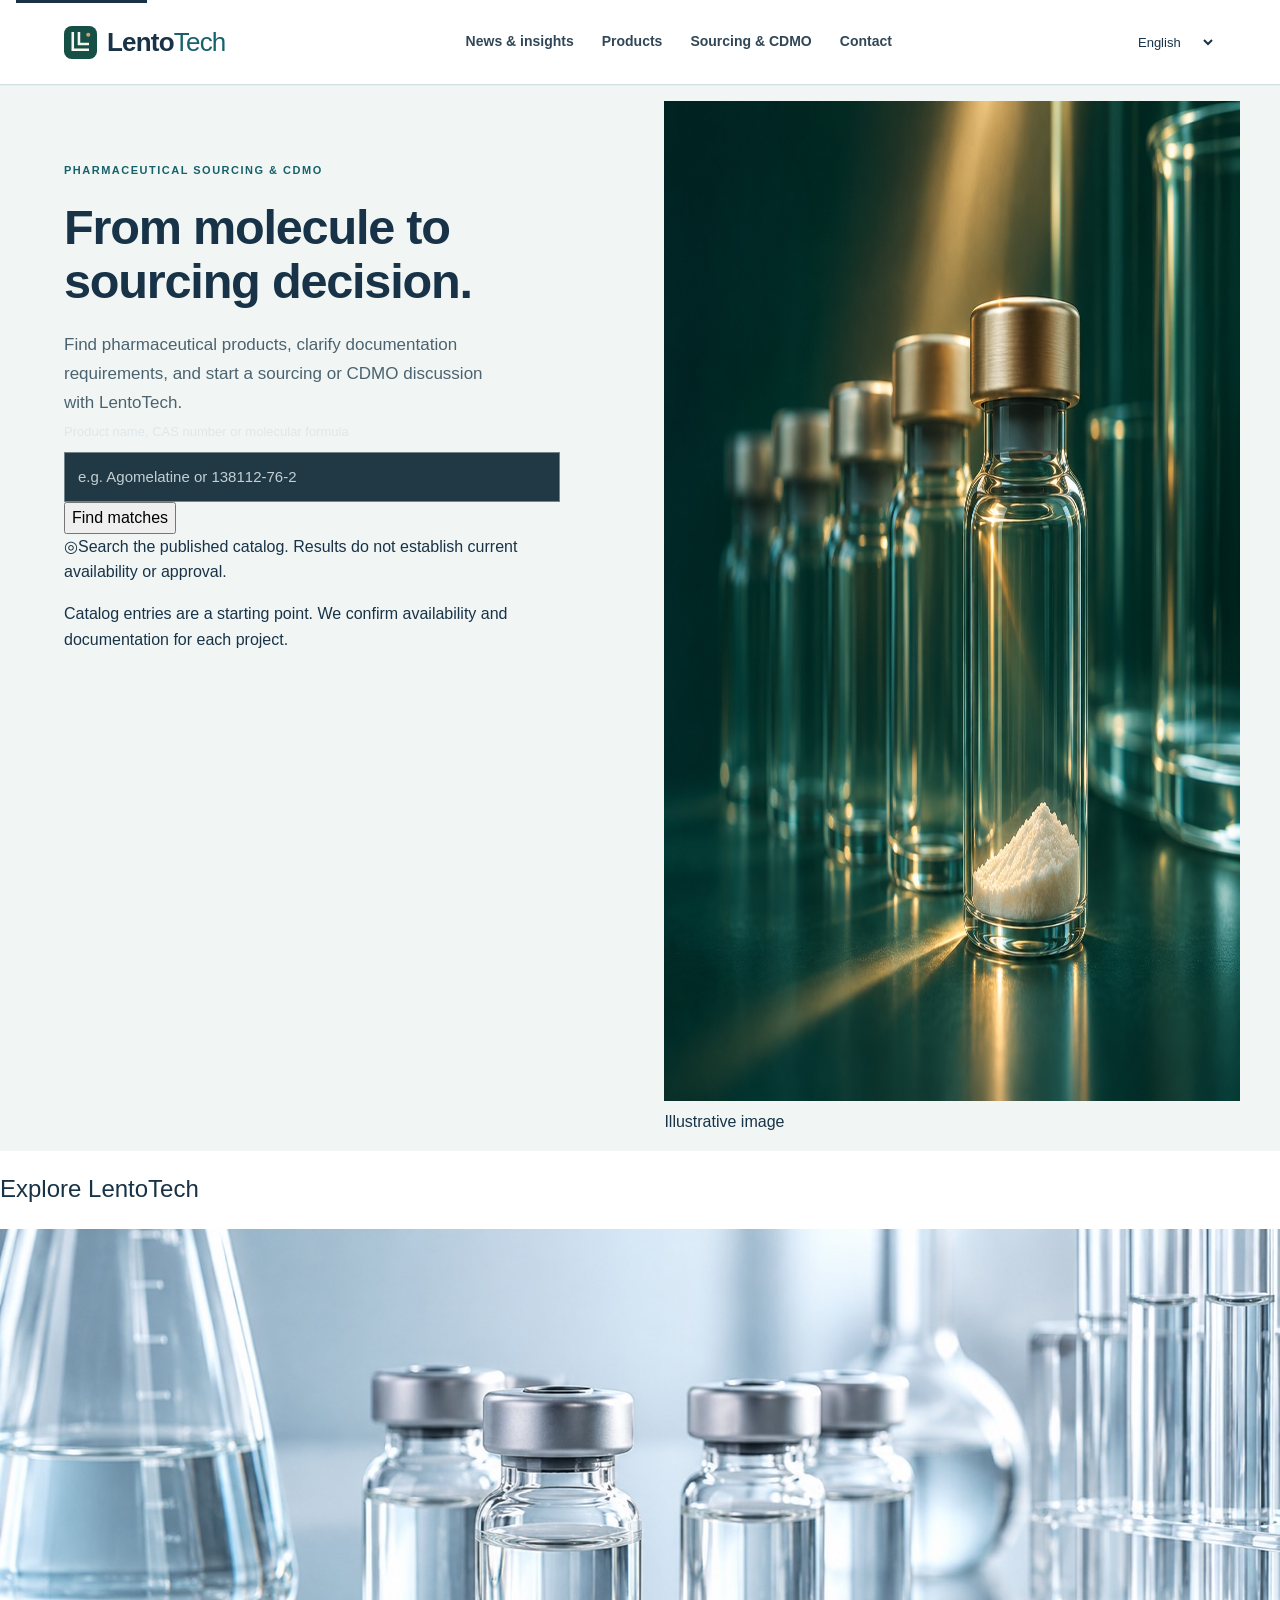
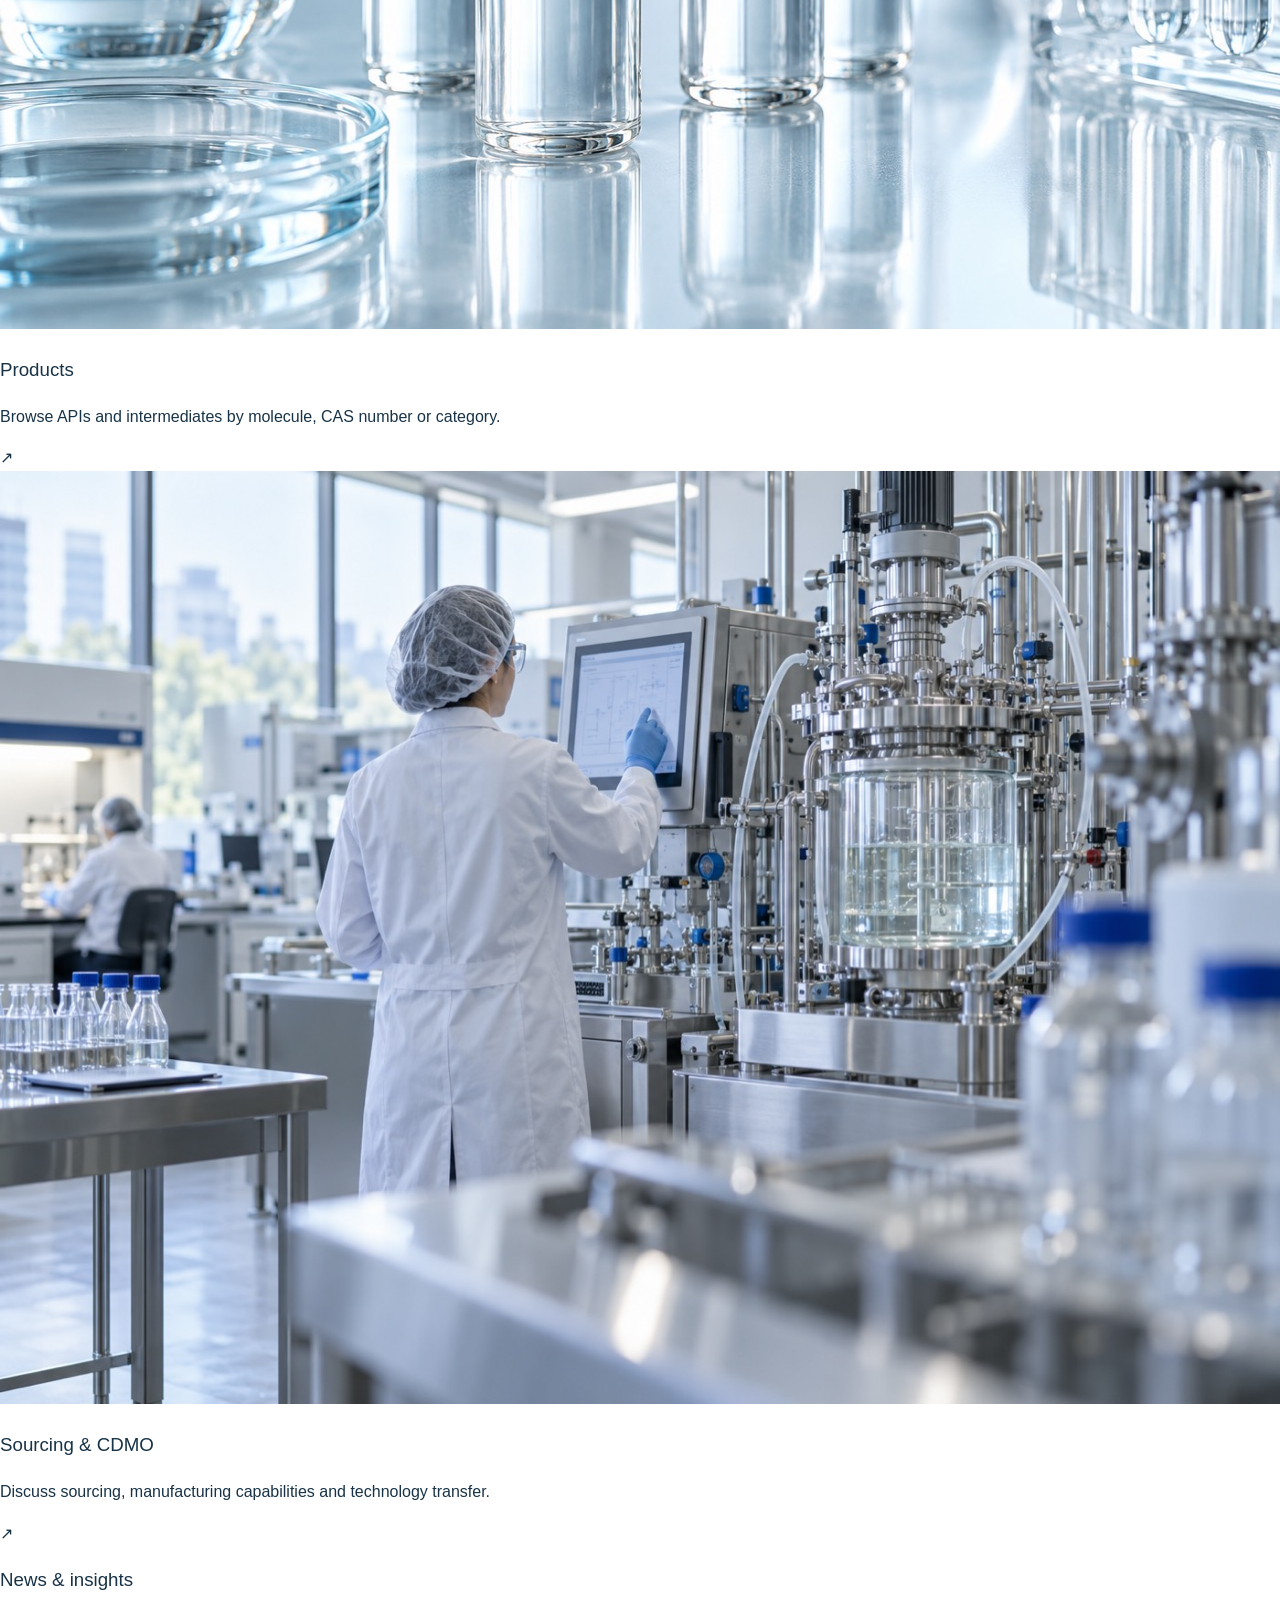
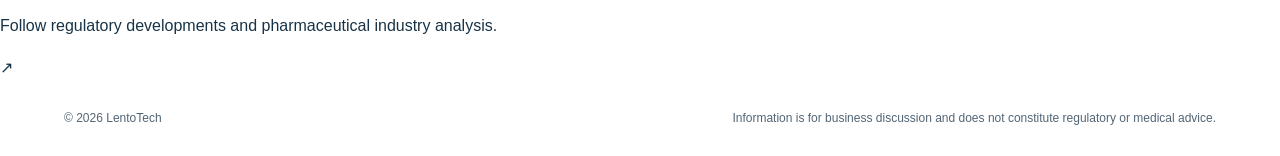
==== commit 5a32d8de: "Restore visible homepage topics with an editorial pharmaceutical design" ====
--- a/index.html
+++ b/index.html
@@ -19,7 +19,7 @@
   <script defer src="sourcing.js"></script>
   <script type="application/ld+json">{"@context":"https://schema.org","@type":"Organization","name":"LentoTech","url":"https://www.lentotech.com/","email":"info@lentotech.com","description":"Pharmaceutical intelligence, product sourcing and CDMO opportunity matching."}</script>
 <link rel="icon" type="image/svg+xml" href="favicon.svg"></head>
-<body class="site-portal">
+<body class="site-portal editorial-landing">
   <a class="skip-link" href="#main" data-i18n="skipToContent">Skip to content</a>
   <header class="site-header">
     <a class="brand" href="index.html" aria-label="LentoTech home"><span class="brand-mark">L</span><span>Lento<span class="brand-light">Tech</span></span></a>
@@ -29,17 +29,46 @@
   <main id="main">
     <section class="editorial-hero portal-hero" id="top" aria-labelledby="portal-title">
       <div class="portal-content">
-        <div class="editorial-intro"><p class="eyebrow" data-i18n="editorialEyebrow">LENTOTECH / SCIENCE. SUPPLY. CONNECTIONS.</p><h1 id="portal-title" data-i18n="editorialTitle">From molecule to sourcing decision.</h1><p data-i18n="editorialLead">Find pharmaceutical products, clarify documentation requirements, and start a sourcing or CDMO discussion with LentoTech.</p>
+        <div class="editorial-intro"><p class="eyebrow" data-i18n="landingEyebrow">Pharmaceutical sourcing &amp; CDMO</p><h1 id="portal-title" data-i18n="editorialTitle">From molecule to sourcing decision.</h1><p data-i18n="editorialLead">Find pharmaceutical products, clarify documentation requirements, and start a sourcing or CDMO discussion with LentoTech.</p>
           <div class="portal-search">
             <form class="hero-search-form" action="products.html" method="get"><label for="catalog-query" data-i18n="matcherLabel">Product name, CAS number or molecular formula</label><div class="hero-search-controls"><input id="catalog-query" type="search" name="q" placeholder="e.g. Agomelatine or 138112-76-2" autocomplete="off" maxlength="180" data-i18n-placeholder="matcherPlaceholder"><button type="submit" data-i18n="matcherSubmit">Find matches</button></div></form>
             <div id="sourcing-results" class="sourcing-results" aria-live="polite" aria-atomic="false"></div>
+            <p class="portal-note" data-i18n="landingBoundary">Catalog entries are a starting point. We confirm availability and documentation for each project.</p>
           </div>
         </div>
       </div>
       <figure class="portal-figure">
-        <img src="lab-illustrative.jpg" alt="" width="1400" height="933" fetchpriority="high" decoding="async">
-        <figcaption class="hero-image-credit">Illustrative image</figcaption>
+        <img data-hero-image src="editorial-vials.jpg" alt="" width="1500" height="1000" fetchpriority="high">
+        <figcaption class="hero-image-credit" data-i18n="landingPhoto">Illustrative image</figcaption>
       </figure>
+    </section>
+    <section class="editorial-topics" aria-labelledby="topics-title">
+      <h2 id="topics-title" data-i18n="landingTopics">Explore LentoTech</h2>
+      <div class="editorial-topic-grid">
+        <a class="editorial-topic topic-products" href="products.html">
+          <img src="vials-illustrative.jpg" alt="" width="1400" height="700" loading="lazy" decoding="async">
+          <div class="editorial-topic-copy">
+            <h3 data-i18n="navProducts">Products</h3>
+            <p data-i18n="landingProducts">Browse APIs and intermediates by molecule, CAS number or category.</p>
+          </div>
+          <span class="editorial-topic-arrow" aria-hidden="true">↗</span>
+        </a>
+        <a class="editorial-topic topic-services" href="services.html">
+          <img src="lab-illustrative.jpg" alt="" width="1400" height="933" loading="lazy" decoding="async">
+          <div class="editorial-topic-copy">
+            <h3 data-i18n="navCapabilities">Sourcing &amp; CDMO</h3>
+            <p data-i18n="landingServices">Discuss sourcing, manufacturing capabilities and technology transfer.</p>
+          </div>
+          <span class="editorial-topic-arrow" aria-hidden="true">↗</span>
+        </a>
+        <a class="editorial-topic topic-insights" href="news.html">
+          <div class="editorial-topic-copy">
+            <h3 data-i18n="newsNav">News &amp; insights</h3>
+            <p data-i18n="landingInsights">Follow regulatory developments and pharmaceutical industry analysis.</p>
+          </div>
+          <span class="editorial-topic-arrow" aria-hidden="true">↗</span>
+        </a>
+      </div>
     </section>
   </main>
   <footer class="portal-footer"><span>© <span id="year"></span> LentoTech</span><span data-i18n="footerNote">Information is for business discussion and does not constitute regulatory or medical advice.</span></footer>
